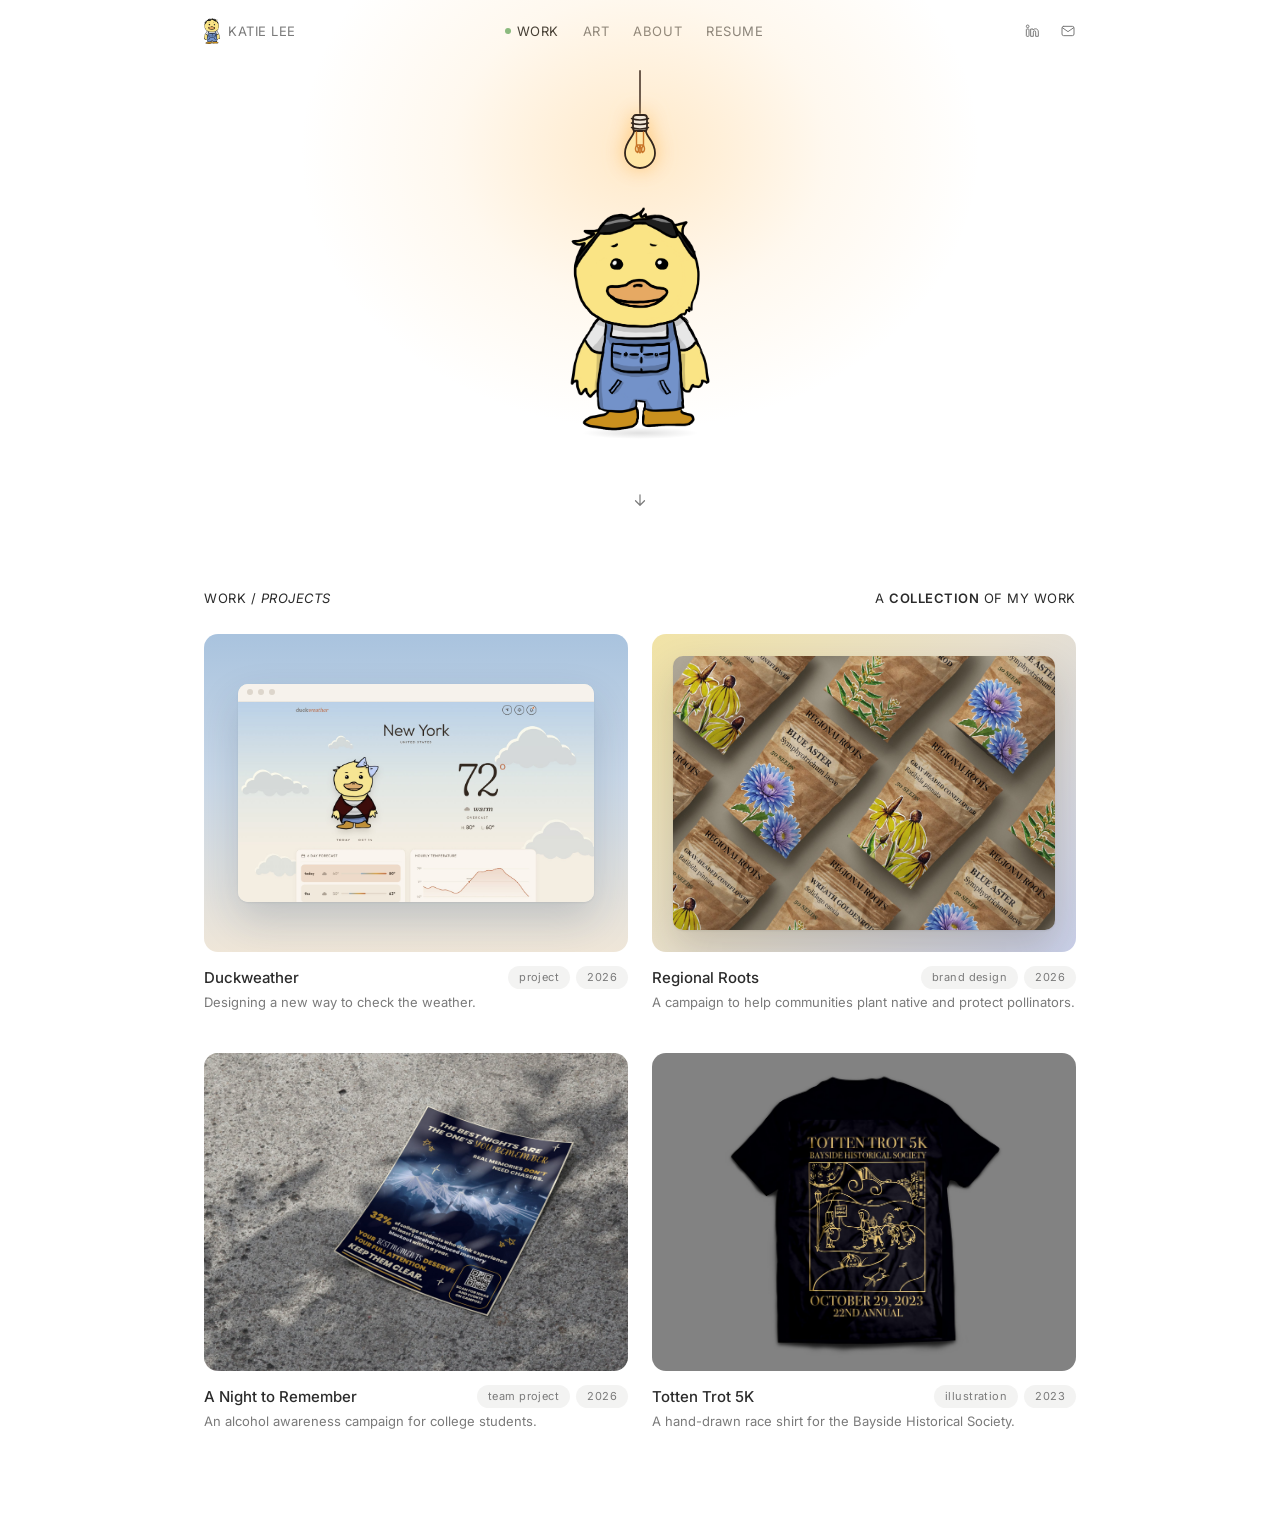
==== index.html @ c8f002a4 "Add resume tab back, linking to the resume PDF Co-Authored-By: Claude Opus 5.5 <noreply@anthropic.co" ====
<!doctype html>
<html lang="en">
<head>
  <meta charset="utf-8">
  <meta name="viewport" content="width=device-width, initial-scale=1">
  <title>Katie Lee</title>
  <link rel="preconnect" href="https://fonts.googleapis.com">
  <link rel="preconnect" href="https://fonts.gstatic.com" crossorigin>
  <link href="https://fonts.googleapis.com/css2?family=Inter:wght@400;500;600&family=Caveat:wght@500&display=swap" rel="stylesheet">
  <link rel="stylesheet" href="styles.css">
  <link rel="stylesheet" href="lamp/lamp.css">
  <script>
    // Apply a saved light/dark choice (from the lamp) before the page appears, so it doesn't flash
    try {
      const theme = localStorage.getItem("lamp.theme");
      if (theme === "light" || theme === "dark") document.documentElement.dataset.theme = theme;
    } catch {}
  </script>
</head>
<body>
  <header>
    <nav class="nav" aria-label="Main">
      <a class="brand" href="index.html">
        <img src="assets/duck-nav.png" alt="" width="120" height="192">
        <span>katie lee</span>
      </a>

      <ul class="links">
        <li><a href="#work" aria-current="page">work</a></li>
        <li><a href="art.html">art</a></li>
        <li><a href="about.html">about</a></li>
        <li><a href="assets/Katie_Lee_Resume.pdf" target="_blank" rel="noopener">resume</a></li>
        <li class="tab-dot" aria-hidden="true"></li>
      </ul>

      <div class="social">
        <a href="https://www.linkedin.com/in/katie-lee157/" target="_blank" rel="noopener" aria-label="LinkedIn">
          <svg viewBox="0 0 24 24" fill="none" stroke="currentColor" stroke-width="1.5" stroke-linejoin="round">
            <circle cx="5.5" cy="5" r="2"/>
            <rect x="3.5" y="9" width="4" height="11" rx="1"/>
            <path d="M10 9h3.6v1.6c.8-1.2 2-1.9 3.6-1.9 2.6 0 4.3 1.7 4.3 4.9V20h-4v-6.3c0-1.3-.7-2-1.7-2s-1.8.7-1.8 2V20H10z"/>
          </svg>
        </a>
        <a href="mailto:katielee157@gmail.com" aria-label="Email">
          <svg viewBox="0 0 24 24" fill="none" stroke="currentColor" stroke-width="1.5" stroke-linecap="round" stroke-linejoin="round">
            <rect x="3" y="5" width="18" height="14" rx="2.5"/>
            <path d="M3.5 7l8.5 6 8.5-6"/>
          </svg>
        </a>
      </div>
    </nav>
  </header>

  <main>
    <!-- Hero: lamp + waving duck (filler until the interactive piece is ready) -->
    <section class="hero wrap">
      <div class="placeholder">
        <!-- Pull-string lamp (from duckweather): switches the site between light and dark -->
        <div class="lamp-glow" aria-hidden="true"></div>
        <button class="lamp" id="lamp" type="button" aria-label="Turn the light off" title="pull the string">
          <span class="lamp-cord"></span>
          <svg viewBox="0 0 44 58" aria-hidden="true">
            <rect class="socket" x="15" y="1" width="14" height="16" rx="3"/>
            <path class="twine" d="M13.5 4.5Q22 7.5 30.5 4.5M13.5 9Q22 12 30.5 9M13.5 13.5Q22 16.5 30.5 13.5"/>
            <path class="glass" d="M16 17C16 23 7 27 7 39a15 15 0 0 0 30 0c0-12-9-16-9-22z"/>
            <path class="filament" d="M18.5 18v13M25.5 18v13M18.5 31h7M18.5 31q-2.5 6 1.2 7.5 1.8-3.5-1.2-7.5M22 31q-1.8 7 0 8 1.8-1 0-8M25.5 31q2.5 6-1.2 7.5-1.8-3.5 1.2-7.5"/>
          </svg>
        </button>
        <div class="duck" id="duck" role="img" aria-label="A yellow duck in blue overalls waving hello" tabindex="0">
          <div class="shadow" id="duckShadow"></div>
          <div class="layer rig" id="duckIdleBody">
            <div class="layer rig" id="duckWaveBody">
              <!-- Whole arm sits behind the body so the shoulder joint stays tucked under the strap -->
              <div class="layer shoulder" id="duckIdleShoulder">
                <div class="layer shoulder" id="duckWaveShoulder">
                  <img class="layer arm" id="duckWaveArm" src="assets/duck-wave/duck-arm.png" alt="">
                  <img class="layer" src="assets/duck-wave/duck-sleeve.png" alt="">
                </div>
              </div>
              <img class="layer" src="assets/duck-wave/duck-body.png" alt="">
              <img class="layer eyes" id="duckEyes" src="assets/duck-wave/duck-eyes.png" alt="">
            </div>
          </div>
        </div>
      </div>
      <a class="scroll-cue" href="#work" aria-label="Scroll to projects">
        <svg viewBox="0 0 24 24" fill="none" stroke="currentColor" stroke-width="1.6" stroke-linecap="round" stroke-linejoin="round">
          <path d="M12 5v14M6 13l6 6 6-6"/>
        </svg>
      </a>
    </section>

    <!-- Projects -->
    <section class="projects wrap" id="work">
      <div class="section-head">
        <h2>Work / <em>Projects</em></h2>
        <p>A <strong>collection</strong> of my work</p>
      </div>
      <div class="grid">
        <a class="card" href="duckweather.html">
          <div class="card-frame showcase">
          <div class="mock">
            <div class="mock-bar" aria-hidden="true"><span></span><span></span><span></span></div>
            <img class="shot-day" src="assets/duckweather/app-screenshot-day.jpg" alt="Duckweather app in the daytime: a duck in a cardigan with a blue bow beside 72 degrees and overcast skies in New York, with a six-day forecast and hourly temperature" width="2000" height="1125">
            <img class="shot-night" src="assets/duckweather/app-screenshot-night.jpg" alt="Duckweather app at night: a duck in a pink jacket and headphones beside 66 degrees and clear skies in New York, with a six-day forecast and hourly temperature" width="2000" height="1127">
          </div>
          </div>
          <div class="card-head">
            <h3 class="card-title">Duckweather</h3>
            <ul class="tags">
              <li>project</li>
              <li>2026</li>
            </ul>
          </div>
          <p class="card-desc">Designing a new way to check the weather.</p>
        </a>
        <a class="card" href="pollinators.html">
          <div class="card-frame framed rr"><img src="assets/pollinators/hero-rr.jpg" alt="Regional Roots seed packets for blue aster, gray-headed coneflower and wreath goldenrod, arranged diagonally" loading="lazy"></div>
          <div class="card-head">
            <h3 class="card-title">Regional Roots</h3>
            <ul class="tags">
              <li>brand design</li>
              <li>2026</li>
            </ul>
          </div>
          <p class="card-desc">A campaign to help communities plant native and protect pollinators.</p>
        </a>
        <a class="card" href="night.html">
          <div class="card-frame"><img src="assets/night/hero.jpg" alt="The A Night to Remember campaign flyer on pavement" loading="lazy"></div>
          <div class="card-head">
            <h3 class="card-title">A Night to Remember</h3>
            <ul class="tags">
              <li>team project</li>
              <li>2026</li>
            </ul>
          </div>
          <p class="card-desc">An alcohol awareness campaign for college students.</p>
        </a>
        <a class="card" href="totten.html">
          <div class="card-frame"><img src="assets/totten/shirt.jpg" alt="Black t-shirt with the gold Totten Trot 5K illustration" loading="lazy"></div>
          <div class="card-head">
            <h3 class="card-title">Totten Trot 5K</h3>
            <ul class="tags">
              <li>illustration</li>
              <li>2023</li>
            </ul>
          </div>
          <p class="card-desc">A hand-drawn race shirt for the Bayside Historical Society.</p>
        </a>
      </div>
    </section>
  </main>
  <script src="nav.js"></script>
  <script src="lamp/lamp.js"></script>

  <script>
    // ---- Waving duck ----
    (() => {
      const $ = id => document.getElementById(id);
      const reduceMotion = matchMedia('(prefers-reduced-motion: reduce)').matches;
      const sine = 'cubic-bezier(0.37, 0, 0.63, 1)';

      // Idle: gentle breathing + a lazy arm sway, so it's never fully still
      if (!reduceMotion) {
        $('duckIdleBody').animate(
          [{ transform: 'translateY(0) scaleY(1)' }, { transform: 'translateY(-0.6%) scaleY(1.012)' }],
          { duration: 1800, iterations: Infinity, direction: 'alternate', easing: sine }
        );
        $('duckShadow').animate(
          [{ transform: 'scaleX(1)', opacity: 1 }, { transform: 'scaleX(0.94)', opacity: 0.8 }],
          { duration: 1800, iterations: Infinity, direction: 'alternate', easing: sine }
        );
        $('duckIdleShoulder').animate(
          [{ transform: 'rotate(0deg)' }, { transform: 'rotate(-2deg)' }],
          { duration: 2200, iterations: Infinity, direction: 'alternate', easing: sine, delay: 300 }
        );
      }

      // Blink
      function blink() {
        return $('duckEyes').animate(
          [{ transform: 'scaleY(1)' }, { transform: 'scaleY(0.08)', offset: 0.45 }, { transform: 'scaleY(1)' }],
          { duration: 170, easing: 'ease-in-out' }
        );
      }
      function blinkLoop() {
        setTimeout(() => { blink(); blinkLoop(); }, 2400 + Math.random() * 3200);
      }
      if (!reduceMotion) blinkLoop();

      // Wave hello
      let waving = false;
      function wave() {
        if (waving) return;
        waving = true;
        const duration = 2400;
        const lift = 'cubic-bezier(0.3, 0, 0.25, 1.2)';

        // Shoulder: the whole arm (sleeve included) lifts out to the side with a little shrug
        const shoulder = $('duckWaveShoulder').animate([
          { transform: 'translateY(0) rotate(0deg)',       offset: 0,    easing: lift },
          { transform: 'translateY(-1.2%) rotate(-80deg)', offset: 0.22, easing: sine },
          { transform: 'translateY(-1%) rotate(-74deg)',   offset: 0.36, easing: sine },
          { transform: 'translateY(-1.2%) rotate(-82deg)', offset: 0.5,  easing: sine },
          { transform: 'translateY(-1%) rotate(-74deg)',   offset: 0.64, easing: sine },
          { transform: 'translateY(-1.1%) rotate(-79deg)', offset: 0.76, easing: 'cubic-bezier(0.45, 0, 0.55, 1)' },
          { transform: 'translateY(0) rotate(3deg)',       offset: 0.94, easing: sine },
          { transform: 'translateY(0) rotate(0deg)',       offset: 1 }
        ], { duration });

        // Elbow: the forearm trails the shoulder, bends up toward the head, and does the waving
        $('duckWaveArm').animate([
          { transform: 'rotate(0deg)',   offset: 0,    easing: sine },
          { transform: 'rotate(0deg)',   offset: 0.05, easing: lift },
          { transform: 'rotate(-72deg)', offset: 0.26, easing: sine },
          { transform: 'rotate(-42deg)', offset: 0.38, easing: sine },
          { transform: 'rotate(-78deg)', offset: 0.52, easing: sine },
          { transform: 'rotate(-44deg)', offset: 0.66, easing: sine },
          { transform: 'rotate(-66deg)', offset: 0.78, easing: 'cubic-bezier(0.45, 0, 0.55, 1)' },
          { transform: 'rotate(4deg)',   offset: 0.96, easing: sine },
          { transform: 'rotate(0deg)',   offset: 1 }
        ], { duration });

        // Body: tiny dip before lifting, lean into the wave, sway along with it
        $('duckWaveBody').animate([
          { transform: 'rotate(0deg) scaleY(1)',        offset: 0,    easing: sine },
          { transform: 'rotate(0.4deg) scaleY(0.985)',  offset: 0.07, easing: sine },
          { transform: 'rotate(-2deg) scaleY(1.01)',    offset: 0.22, easing: sine },
          { transform: 'rotate(-1.3deg) scaleY(1)',     offset: 0.34, easing: sine },
          { transform: 'rotate(-2.2deg) scaleY(1.005)', offset: 0.46, easing: sine },
          { transform: 'rotate(-1.3deg) scaleY(1)',     offset: 0.58, easing: sine },
          { transform: 'rotate(-2deg) scaleY(1.005)',   offset: 0.7,  easing: sine },
          { transform: 'rotate(0.5deg) scaleY(1)',      offset: 0.93, easing: sine },
          { transform: 'rotate(0deg) scaleY(1)',        offset: 1 }
        ], { duration });

        setTimeout(blink, duration * 0.18);
        shoulder.finished.then(() => { waving = false; });
      }

      const duck = $('duck');
      duck.addEventListener('click', wave);
      duck.addEventListener('mouseenter', wave);
      duck.addEventListener('keydown', e => { if (e.key === 'Enter' || e.key === ' ') { e.preventDefault(); wave(); } });

      // Say hi once when the page opens
      if (!reduceMotion) {
        Promise.all([...duck.querySelectorAll('img')].map(img => img.decode().catch(() => {})))
          .then(() => setTimeout(wave, 500));
      }
    })();
  </script>
</body>
</html>
---- styles.css ----
:root {
  --ink: #2b2b2b;
  --muted: #7a7a7a;
  --bg: #ffffff;
  --surface: #f3f3f2;      /* placeholder boxes, cards, pills */
  --faint: #b0b0ad;        /* "coming soon" labels */
  --line: #d6d6d4;
  --line-strong: #bdbdba;
  --button: #ffffff;
  --shadow: rgba(0, 0, 0, 0.07);
  color-scheme: light;
}

/* Dark mode: when the lamp is switched off (data-theme="dark"), or when the computer
   prefers dark and nobody has pulled the string yet. Keep the two blocks identical. */
@media (prefers-color-scheme: dark) {
  :root:not([data-theme="light"]) {
    --ink: #ecebe8;
    --muted: #9b9a96;
    --bg: #141413;
    --surface: #222220;
    --faint: #6c6b67;
    --line: #3a3936;
    --line-strong: #55534f;
    --button: #1c1c1a;
    --shadow: rgba(0, 0, 0, 0.4);
    color-scheme: dark;
  }
}
:root[data-theme="dark"] {
  --ink: #ecebe8;
  --muted: #9b9a96;
  --bg: #141413;
  --surface: #222220;
  --faint: #6c6b67;
  --line: #3a3936;
  --line-strong: #55534f;
  --button: #1c1c1a;
  --shadow: rgba(0, 0, 0, 0.4);
  color-scheme: dark;
}
*, *::before, *::after { box-sizing: border-box; }
html, body { margin: 0; padding: 0; min-height: 100%; background: var(--bg); }
body { font-family: 'Inter', system-ui, sans-serif; color: var(--ink); }
a { color: inherit; text-decoration: none; }

/* ---------- Navigation ---------- */
.nav {
  display: grid;
  grid-template-columns: 1fr auto 1fr;
  align-items: center;
  max-width: 920px;
  margin: 0 auto;
  padding: 18px 24px;
  font-size: 13px;
  text-transform: uppercase;
  letter-spacing: 0.04em;
}

.brand {
  display: inline-flex;
  align-items: center;
  gap: 8px;
  justify-self: start;
  color: var(--muted);
  transition: color 0.2s ease;
}
.brand:hover { color: var(--ink); }
.brand img { height: 26px; width: auto; display: block; }

.links {
  display: flex;
  gap: 24px;
  list-style: none;
  margin: 0;
  padding: 0;
}
.links { position: relative; }
.links a { color: var(--muted); transition: color 0.2s ease; }
/* Little green dot that marks the current tab and glides between tabs */
.tab-dot {
  position: absolute;
  top: 50%;
  left: 0;
  width: 6px;
  height: 6px;
  margin-top: -3px;
  border-radius: 50%;
  background: #7cb87f;
  pointer-events: none;
  opacity: 0;
  transition: transform 0.45s cubic-bezier(0.65, 0, 0.35, 1), opacity 0.2s ease;
}
@media (prefers-reduced-motion: reduce) { .tab-dot { transition: opacity 0.2s ease; } }
.links a:hover,
.links a[aria-current="page"] { color: var(--ink); }

.social {
  display: flex;
  gap: 20px;
  justify-self: end;
  align-items: center;
}
.social a { color: var(--muted); display: grid; place-items: center; transition: color 0.2s ease; }
.social a:hover { color: var(--ink); }
.social svg { width: 16px; height: 16px; }

a:focus-visible { outline: 2px solid var(--ink); outline-offset: 4px; border-radius: 4px; }

html { scroll-behavior: smooth; }
@media (prefers-reduced-motion: reduce) { html { scroll-behavior: auto; } }

/* Shared compact column, same width as the nav */
.wrap { max-width: 920px; margin: 0 auto; padding: 0 24px; }

/* ---------- Hero: lamp + duck on an open "stage" (filler for a future interactive piece) ---------- */
.hero { padding-top: 8px; }
.placeholder {
  position: relative;
  isolation: isolate;      /* keeps the lamp's glow behind the duck */
  height: 400px;
}

/* Waving duck (filler for the future interactive piece). Layers are the same size, stacked. */
.duck {
  position: absolute;
  left: 50%;
  bottom: 36px;
  height: 230px;
  transform: translateX(-50%);
  aspect-ratio: 826 / 1302;
  cursor: pointer;
  -webkit-tap-highlight-color: transparent;
}
.duck .layer { position: absolute; inset: 0; width: 100%; height: 100%; }
.duck img.layer { display: block; user-select: none; -webkit-user-drag: none; pointer-events: none; }
.duck .rig { transform-origin: 50% 98%; }
.duck .shoulder { transform-origin: 77.3% 52.5%; }
.duck .arm { transform-origin: 84.56% 64.75%; }
.duck .eyes { transform-origin: 49.5% 26%; }
.duck .shadow {
  position: absolute;
  left: 10%; right: 10%; bottom: -2%;
  height: 5%;
  border-radius: 50%;
  background: radial-gradient(closest-side, rgba(0, 0, 0, 0.12), rgba(0, 0, 0, 0));
}
.duck:focus-visible { outline: 2px solid var(--ink); outline-offset: 8px; border-radius: 8px; }

.scroll-cue {
  display: grid;
  place-items: center;
  width: 36px; height: 36px;
  margin: 12px auto 0;
  color: var(--muted);
  transition: color 0.2s ease, transform 0.2s ease;
}
.scroll-cue:hover { color: var(--ink); transform: translateY(2px); }
.scroll-cue svg { width: 18px; height: 18px; }

/* ---------- Projects ---------- */
.projects { padding-top: 72px; padding-bottom: 96px; scroll-margin-top: 16px; }
.section-head {
  display: flex;
  flex-wrap: wrap;
  justify-content: space-between;
  align-items: baseline;
  gap: 8px 24px;
  margin: 0 0 28px;
  font-size: 13px;
  text-transform: uppercase;
  letter-spacing: 0.04em;
  color: var(--ink);
}
.section-head h2,
.section-head p { margin: 0; font-size: inherit; font-weight: 400; }
.section-head em { font-style: italic; }
.section-head strong { font-weight: 600; }
.section-head .tags li { text-transform: none; }   /* pills keep their own case ("project") */
.grid {
  display: grid;
  grid-template-columns: repeat(2, minmax(0, 1fr));
  gap: 40px 24px;
}
.card { display: block; }
.card-frame {
  aspect-ratio: 4 / 3;
  border-radius: 14px;
  background: var(--surface);
  overflow: hidden;
  display: grid;
  place-items: center;
  color: var(--faint);
  font-size: 11px;
  text-transform: uppercase;
  letter-spacing: 0.08em;
  transition: transform 0.3s ease, box-shadow 0.3s ease;
}
.card-frame img { width: 100%; height: 100%; object-fit: cover; display: block; }
.card:hover .card-frame { transform: translateY(-3px); box-shadow: 0 10px 30px var(--shadow); }
.card-title { margin: 14px 0 4px; font-size: 15px; font-weight: 500; color: var(--ink); }
/* Title on the left, rounded tag bubbles on the right */
.card-head { display: flex; justify-content: space-between; align-items: center; gap: 12px; margin: 14px 0 4px; }
.card-head .card-title { margin: 0; }
.tags { display: flex; gap: 6px; list-style: none; margin: 0; padding: 0; flex-shrink: 0; }
.tags li {
  padding: 4px 11px;
  border-radius: 999px;
  background: var(--surface);
  color: var(--muted);
  font-size: 11px;
  letter-spacing: 0.04em;
  line-height: 1.4;
}
.card-desc { margin: 0; font-size: 13px; line-height: 1.5; color: var(--muted); }

/* Phones: name + icons on top, tabs on their own row */
@media (max-width: 720px) {
  .nav {
    grid-template-columns: 1fr auto;
    row-gap: 12px;
    padding: 14px 16px;
  }
  .links { grid-column: 1 / -1; grid-row: 2; justify-content: center; }
  .social { gap: 18px; }
  .wrap { padding: 0 16px; }
  .placeholder { height: 320px; }
  /* smaller lamp on a shorter cord on phones */
  .placeholder .lamp { --cord: 24px; left: calc(50% - 15px); width: 30px; }
  .placeholder .lamp svg { width: 30px; height: 40px; }
  .placeholder .lamp-glow { top: 54px; }
  .duck { height: 190px; bottom: 30px; }
  .projects { padding-top: 56px; padding-bottom: 72px; }
  .grid { grid-template-columns: 1fr; gap: 32px; }
}

/* ---------- About page ---------- */
.about {
  display: grid;
  grid-template-columns: minmax(0, 1.25fr) minmax(0, 1fr);
  gap: 56px;
  align-items: start;
  padding-bottom: 96px;
}
.about-page { padding-top: 56px; }
.about-page .section-head { margin-bottom: 56px; }
.about h1 {
  margin: -6px 0 32px;       /* top lines up with the photo; extra space before the bio */
  font-size: 28px;
  font-weight: 400;
  letter-spacing: 0.02em;
  line-height: 1.2;
}

.hand {
  font-family: 'Caveat', cursive;
  font-weight: 500;
  font-size: 1.4em;
  letter-spacing: 0;
  line-height: 1;
}
.bio p { margin: 0 0 14px; font-size: 13px; line-height: 1.75; letter-spacing: 0.04em; color: var(--muted); }
.bio p:last-child { margin-bottom: 0; }
.photo {
  aspect-ratio: 4 / 5;
  border-radius: 14px;
  background: var(--surface);
  overflow: hidden;
  display: grid;
  place-items: center;
  color: var(--faint);
  font-size: 11px;
  text-transform: uppercase;
  letter-spacing: 0.08em;
}
.photo img { width: 100%; height: 100%; object-fit: cover; display: block; }

@media (max-width: 720px) {
  .about { grid-template-columns: 1fr; gap: 32px; padding-bottom: 72px; }
  .about-page { padding-top: 32px; }
  .about-page .section-head { margin-bottom: 36px; }
  .about h1 { font-size: 24px; }
  .photo { max-width: 320px; }
}

/* ---------- Case study pages ---------- */
.case { padding-top: 40px; padding-bottom: 96px; }
.back {
  display: inline-flex;
  align-items: center;
  gap: 6px;
  font-size: 12px;
  text-transform: uppercase;
  letter-spacing: 0.04em;
  color: var(--muted);
  transition: color 0.2s ease;
}
.back:hover { color: var(--ink); }
.back svg { width: 14px; height: 14px; }
.back.bottom { margin-top: 72px; }

.case-head { margin-top: 32px; }
/* Title on the left, project pills on the right */
.case-title { display: flex; justify-content: space-between; align-items: center; gap: 16px; margin-bottom: 8px; }
.case-head h1 { margin: 0; font-size: 28px; font-weight: 400; letter-spacing: 0.02em; }
.lede { margin: 0; font-size: 15px; letter-spacing: 0.02em; color: var(--muted); }

.facts {
  display: grid;
  grid-template-columns: repeat(3, minmax(0, 1fr));
  gap: 16px 24px;
  margin: 28px 0 0;
}
.facts dt {
  font-size: 10px;
  text-transform: uppercase;
  letter-spacing: 0.08em;
  color: color-mix(in srgb, var(--muted) 65%, var(--faint));   /* a touch lighter than the answers */
  margin-bottom: 8px;        /* more room under the label than between answer lines */
}
.facts dd { margin: 0; font-size: 13.5px; line-height: 1.4; letter-spacing: 0.01em; }
/* Little arrow next to the title that opens the live site */
.case-head h1 { display: inline-flex; align-items: center; gap: 6px; }
.visit { display: inline-flex; color: var(--muted); transition: color 0.2s ease; }
.visit:hover { color: var(--ink); }
.visit svg { width: 20px; height: 20px; transition: transform 0.2s ease; }
.visit:hover svg { transform: translate(2px, -2px); }

.case-banner, .case-image {
  border-radius: 14px;
  background: var(--surface);
  display: grid;
  place-items: center;
  color: var(--faint);
  font-size: 11px;
  text-transform: uppercase;
  letter-spacing: 0.08em;
  overflow: hidden;
}
.case-banner { aspect-ratio: 16 / 9; margin-top: 40px; }
.case-image { aspect-ratio: 4 / 3; }
.case-image.wide { aspect-ratio: 16 / 9; margin-top: 24px; }
/* Duckweather process: stage labels on top, then one row of three drawings per duck */
.layers { margin-top: 24px; }
.layer-labels, .layer-row { display: grid; grid-template-columns: repeat(3, minmax(0, 1fr)); gap: 16px; }
.layer-labels { list-style: none; margin: 0 0 12px; padding: 0 0 10px; border-bottom: 1px solid var(--surface); font-size: 13px; color: var(--muted); letter-spacing: 0.02em; }
.layer-labels span { margin-right: 8px; font-size: 11px; color: var(--faint); }
.layer-temp { margin: 28px 0 10px; font-size: 11px; letter-spacing: 0.04em; color: var(--faint); }
.layer-labels + .layer-temp { margin-top: 16px; }
.layer-row img { display: block; width: 100%; height: auto; }
/* The outline is black lines on transparent: flip it to white in dark mode so it shows */
@media (prefers-color-scheme: dark) { :root:not([data-theme="light"]) .line-art { filter: invert(1); } }
:root[data-theme="dark"] .line-art { filter: invert(1); }
.case-images { display: grid; grid-template-columns: repeat(2, minmax(0, 1fr)); gap: 16px; margin-top: 24px; }

.case-section {
  display: grid;
  grid-template-columns: 160px minmax(0, 1fr);
  column-gap: 32px;
  margin-top: 72px;
}
.case-section > *:not(.label) { grid-column: 2; }
.label {
  grid-column: 1;
  grid-row: 1 / span 4;
  margin: 2px 0 0;
  font-size: 12px;
  font-weight: 400;
  text-transform: uppercase;
  letter-spacing: 0.06em;
  color: var(--muted);
}
.prose p, .prose-note { margin: 0 0 14px; font-size: 14px; line-height: 1.75; letter-spacing: 0.02em; }
.prose p:last-child { margin-bottom: 0; }
.prose-note { color: var(--muted); }
.placeholder-text { color: var(--faint); font-style: italic; }

/* Try-it demo */
.demo {
  margin-top: 32px;
  display: grid;
  grid-template-columns: minmax(0, 1fr) minmax(0, 1fr);
  align-items: center;
  gap: 32px;
  padding: 28px;
  border-radius: 14px;
  background: var(--surface);
}
.demo-stage { display: grid; place-items: center; height: 260px; }
.demo-stage img { height: 240px; width: auto; max-width: 100%; object-fit: contain; display: block; }
.demo-temp { margin: 0; font-size: 56px; font-weight: 400; letter-spacing: -0.02em; line-height: 1; }
.demo-range { margin: 6px 0 20px; font-size: 12px; text-transform: uppercase; letter-spacing: 0.06em; color: var(--muted); }
.demo input[type="range"] { width: 100%; accent-color: #7cb87f; }
.demo-scale { display: flex; justify-content: space-between; font-size: 11px; color: var(--muted); margin-top: 2px; }
.demo-rain {
  display: inline-flex; align-items: center; gap: 6px;
  margin-top: 20px;
  padding: 6px 14px;
  border: 1px solid var(--line);
  border-radius: 999px;
  background: var(--button);
  color: var(--muted);
  font: inherit;
  font-size: 12px;
  letter-spacing: 0.04em;
  cursor: pointer;
  transition: color 0.2s ease, border-color 0.2s ease, background 0.2s ease;
}
.demo-rain svg { width: 15px; height: 15px; }
.demo-rain:hover { color: var(--ink); border-color: var(--line-strong); }
.demo-rain[aria-pressed="true"] { color: #fff; background: #6f8fb3; border-color: #6f8fb3; }
.demo-rain:focus-visible { outline: 2px solid var(--ink); outline-offset: 3px; }

/* Duck grid */
/* Cold vs hot: three ducks beside a short note on the outfit choices */
.extremes { display: grid; gap: 40px; margin-top: 48px; }
.extreme { display: grid; grid-template-columns: minmax(0, 1fr) minmax(0, 1fr); gap: 24px; align-items: center; }
.extreme-ducks { display: grid; grid-template-columns: repeat(3, minmax(0, 1fr)); gap: 8px; align-items: end; }
.extreme-ducks img { display: block; width: 100%; height: 130px; object-fit: contain; object-position: center bottom; }
.duck-grid {
  display: grid;
  grid-template-columns: repeat(7, minmax(0, 1fr));
  gap: 20px 8px;
  margin-top: 36px;
}
.duck-grid figure { margin: 0; text-align: center; }
.duck-grid img { height: 96px; width: 100%; object-fit: contain; object-position: center bottom; display: block; }   /* feet on one line */
.duck-grid figcaption { margin-top: 6px; font-size: 11px; letter-spacing: 0.04em; color: var(--muted); }

@media (max-width: 720px) {
  .case { padding-top: 24px; padding-bottom: 72px; }
  .facts { grid-template-columns: repeat(2, minmax(0, 1fr)); }
  .case-section { grid-template-columns: 1fr; margin-top: 56px; }
  .case-section > *:not(.label) { grid-column: 1; }
  .label { grid-row: auto; margin-bottom: 14px; }
  .demo { grid-template-columns: 1fr; padding: 20px; gap: 16px; }
  .demo-stage { height: 220px; }
  .demo-stage img { height: 200px; }
  .duck-grid { grid-template-columns: repeat(4, minmax(0, 1fr)); }
  .extreme { grid-template-columns: 1fr; gap: 16px; }
  .case-images { grid-template-columns: 1fr; }
  .layer-labels, .layer-row { gap: 10px; }
  .layer-labels { font-size: 11px; }
  .layer-labels span { display: block; margin: 0 0 2px; }
}

/* ---------- Project showcase: app screenshot in a browser window on a soft sky ---------- */
/* Sky colours are taken from the Duckweather app itself */
.showcase { background: linear-gradient(180deg, #a9c3de 0%, #c9d8e8 45%, #efe6d8 100%); }
.mock {
  width: 84%;
  border-radius: 10px;
  overflow: hidden;
  background: #f6f2ec;
  box-shadow: 0 1px 2px rgba(30, 45, 70, 0.08), 0 18px 40px rgba(30, 50, 80, 0.18);
  transition: transform 0.4s ease, box-shadow 0.4s ease;
}
.mock-bar {
  display: flex;
  align-items: center;
  gap: 5px;
  height: 18px;
  padding: 0 9px;
  background: #f6f2ec;
  border-bottom: 1px solid rgba(60, 50, 40, 0.06);
}
.mock-bar span { width: 6px; height: 6px; border-radius: 50%; background: #ddd6cc; }
.card-frame .mock img,
.mock img { display: block; width: 100%; height: auto; object-fit: initial; }
.card:hover .card-frame.showcase { transform: none; box-shadow: none; }
.card:hover .mock { transform: translateY(-4px); box-shadow: 0 1px 2px rgba(30, 45, 70, 0.08), 0 26px 50px rgba(30, 50, 80, 0.24); }

.case-banner.showcase .mock { width: 78%; border-radius: 12px; }
.case-banner.showcase .mock-bar { height: 24px; gap: 6px; padding: 0 12px; }
.case-banner.showcase .mock-bar span { width: 8px; height: 8px; }

@media (max-width: 720px) {
  .mock { width: 88%; border-radius: 8px; }
  .case-banner.showcase .mock { width: 88%; border-radius: 8px; }
  .mock-bar, .case-banner.showcase .mock-bar { height: 14px; gap: 4px; padding: 0 7px; }
  .mock-bar span, .case-banner.showcase .mock-bar span { width: 5px; height: 5px; }
}

/* Light mode shows the daytime screenshot on a day sky; dark mode shows the night
   screenshot on a night sky (colours from the app's night mode). Keep the two blocks identical. */
.shot-night { display: none !important; }
@media (prefers-color-scheme: dark) {
  :root:not([data-theme="light"]) .shot-day { display: none !important; }
  :root:not([data-theme="light"]) .shot-night { display: block !important; }
  :root:not([data-theme="light"]) .showcase { background: linear-gradient(180deg, #343b4f 0%, #292a33 50%, #241e1a 100%); }
  :root:not([data-theme="light"]) .showcase .mock { background: #2a2522; box-shadow: 0 0 0 1px rgba(255, 255, 255, 0.07), 0 18px 44px rgba(0, 0, 0, 0.45); }
  :root:not([data-theme="light"]) .showcase .mock-bar { background: #2a2522; border-bottom-color: rgba(255, 255, 255, 0.05); }
  :root:not([data-theme="light"]) .showcase .mock-bar span { background: #4b443e; }
  :root:not([data-theme="light"]) .card:hover .showcase .mock { box-shadow: 0 0 0 1px rgba(255, 255, 255, 0.09), 0 26px 54px rgba(0, 0, 0, 0.55); }
}
:root[data-theme="dark"] .shot-day { display: none !important; }
:root[data-theme="dark"] .shot-night { display: block !important; }
:root[data-theme="dark"] .showcase { background: linear-gradient(180deg, #343b4f 0%, #292a33 50%, #241e1a 100%); }
:root[data-theme="dark"] .showcase .mock { background: #2a2522; box-shadow: 0 0 0 1px rgba(255, 255, 255, 0.07), 0 18px 44px rgba(0, 0, 0, 0.45); }
:root[data-theme="dark"] .showcase .mock-bar { background: #2a2522; border-bottom-color: rgba(255, 255, 255, 0.05); }
:root[data-theme="dark"] .showcase .mock-bar span { background: #4b443e; }
:root[data-theme="dark"] .card:hover .showcase .mock { box-shadow: 0 0 0 1px rgba(255, 255, 255, 0.09), 0 26px 54px rgba(0, 0, 0, 0.55); }

/* ---------- Project video (replaces the banner on case pages) ---------- */
.case-video {
  position: relative;
  margin-top: 32px;
  border-radius: 14px;
  overflow: hidden;
  background: #b3d1ea;   /* the video's opening sky, shown while it loads */
}
.case-video video { display: block; width: 100%; height: auto; aspect-ratio: 16 / 9; }


@media (max-width: 720px) {
  .case-video { border-radius: 10px; }
}

/* ---------- On-this-page contents (case studies) ---------- */
/* Sits in the empty left margin beside the 920px column; hidden when there isn't room */
.toc {
  position: fixed;
  top: 140px;              /* set by the page script (level with "Overview", or the video on Duckweather) */
  left: max(24px, calc((100vw - 920px) / 2 - 196px));
  width: 160px;
  font-size: 12px;
  text-transform: uppercase;
  letter-spacing: 0.06em;
  z-index: 5;
}
.toc-title { margin: 0 0 20px; color: var(--faint); }
.toc ul { position: relative; list-style: none; margin: 0; padding: 0 0 0 18px; }
.toc li { margin: 0; }
.toc a {
  display: block;
  padding: 10px 0;
  color: var(--muted);
  transition: color 0.2s ease;
}
.toc a:hover,
.toc a[aria-current] { color: var(--ink); }
.toc-dot {
  position: absolute;
  top: 0;
  left: 0;
  width: 6px;
  height: 6px;
  border-radius: 50%;
  background: #7cb87f;
  opacity: 0;
  pointer-events: none;
  transition: transform 0.45s cubic-bezier(0.65, 0, 0.35, 1), opacity 0.2s ease;
}
@media (prefers-reduced-motion: reduce) { .toc-dot { transition: opacity 0.2s ease; } }
@media (max-width: 1299px) { .toc { display: none; } }

/* Jumping to a section leaves a little room above its heading */
.case-section { scroll-margin-top: 48px; }

/* Overview: short lead, a row of key numbers, then a softer supporting paragraph */
.prose p.lead { font-size: 15px; line-height: 1.7; color: var(--ink); }
/* Body text in case studies: darker than the nav grey so it reads comfortably */
.case-section .prose p:not(.lead):not(.placeholder-text):not(.mini-label):not(.source) { color: color-mix(in srgb, var(--ink) 72%, var(--muted)); }
.stats {
  display: grid;
  grid-template-columns: repeat(3, minmax(0, 1fr));
  gap: 16px 24px;
  list-style: none;
  margin: 28px 0;
  padding: 20px 0;
  border-top: 1px solid var(--line);
  border-bottom: 1px solid var(--line);
}
.stats strong {
  display: block;
  font-size: 26px;
  font-weight: 400;
  letter-spacing: -0.01em;
  line-height: 1.1;
  color: var(--ink);
}
.stats span {
  display: block;
  margin-top: 6px;
  font-size: 10px;
  text-transform: uppercase;
  letter-spacing: 0.08em;
  color: color-mix(in srgb, var(--muted) 65%, var(--faint));
}
@media (max-width: 720px) {
  .stats { gap: 12px; }
  .stats strong { font-size: 22px; }
}

/* ---------- Case study building blocks (Protect Pollinators and later projects) ---------- */
.case-hero { margin: 32px 0 0; border-radius: 14px; overflow: hidden; background: var(--surface); }
.case-hero img { display: block; width: 100%; height: auto; aspect-ratio: 16 / 10; object-fit: cover; }
/* The image itself is rounded (not the figure), so a caption underneath never squares off its bottom corners */
.frame { margin: 24px 0 0; }
.frame img, .frame video { display: block; width: 100%; height: auto; border-radius: 12px; background: var(--surface); }
.frame figcaption, .type-sample figcaption, .type-sample small {
  display: block;
  padding: 10px 2px 0;
  font-size: 10px;
  text-transform: uppercase;
  letter-spacing: 0.08em;
  color: color-mix(in srgb, var(--muted) 65%, var(--faint));
}
.mini-label {
  margin: 0 0 8px;
  font-size: 10px;
  text-transform: uppercase;
  letter-spacing: 0.08em;
  color: color-mix(in srgb, var(--muted) 65%, var(--faint));
}
.prose p.pull { font-size: 18px; line-height: 1.5; color: var(--ink); letter-spacing: 0; }
.audience { margin-top: 24px; padding: 16px 18px; border-radius: 12px; background: var(--surface); }
.audience p:last-child { margin: 0; font-size: 13.5px; line-height: 1.65; }

/* three pillars */
.pillars { display: grid; grid-template-columns: repeat(3, minmax(0, 1fr)); gap: 16px; list-style: none; margin: 20px 0 0; padding: 0; }
.pillars li { padding: 18px; border-radius: 12px; background: var(--surface); }
.pillars strong { display: block; margin-bottom: 6px; font-size: 15px; font-weight: 500; }
.pillars p { margin: 0; font-size: 13px; line-height: 1.6; color: color-mix(in srgb, var(--ink) 72%, var(--muted)); }

/* type + colour */
.type-color { display: grid; grid-template-columns: minmax(0, 1.4fr) minmax(0, 1fr); gap: 32px; margin-top: 32px; }
.type-sample { margin: 0 0 18px; }
.type-sample.sigurd img { display: block; width: 72%; height: auto; }
@media (prefers-color-scheme: dark) { :root:not([data-theme="light"]) .type-sample.sigurd img { filter: invert(1); } }
:root[data-theme="dark"] .type-sample.sigurd img { filter: invert(1); }
.type-sample span { display: block; font-size: 20px; line-height: 1.3; color: var(--ink); }
.type-sample small { padding-top: 6px; }
.futura { font-family: "Futura PT", Futura, "Century Gothic", "Avenir Next", sans-serif; font-weight: 500; }
.georgia { font-family: Georgia, "Times New Roman", serif; }
.palette { display: grid; grid-template-columns: repeat(3, minmax(0, 1fr)); gap: 10px; list-style: none; margin: 0; padding: 0; }
.palette li { aspect-ratio: 1; border-radius: 10px; background: var(--c); display: flex; align-items: flex-end; padding: 8px; }
.palette span { font-size: 10px; letter-spacing: 0.06em; color: rgba(30, 30, 30, 0.75); }

/* final + text side by side */
.split { display: grid; grid-template-columns: minmax(0, 1fr) minmax(0, 1fr); gap: 32px; align-items: start; margin-top: 8px; }
.split .frame { margin-top: 0; }
.split.build-shots { margin-top: 28px; gap: 16px; }
.split.reverse { margin-top: 24px; grid-template-columns: minmax(0, 0.8fr) minmax(0, 1.2fr); gap: 16px; align-items: stretch; }
.split.reverse .frame img { height: 100%; object-fit: cover; }

/* process steps */
.steps-title { margin-top: 40px; }
.steps { display: grid; grid-template-columns: repeat(4, minmax(0, 1fr)); gap: 16px; list-style: none; margin: 0; padding: 0; }
.steps.three { grid-template-columns: repeat(3, minmax(0, 1fr)); }
.steps figure { margin: 0 0 10px; border-radius: 10px; overflow: hidden; background: var(--surface); aspect-ratio: 3 / 4; }
.steps.three figure { aspect-ratio: 4 / 3; }
.steps img { display: block; width: 100%; height: 100%; object-fit: cover; object-position: top; }
.step-n { display: block; margin-bottom: 4px; font-size: 10px; text-transform: uppercase; letter-spacing: 0.08em; color: var(--ink); }
.steps p { margin: 0; font-size: 12.5px; line-height: 1.55; color: color-mix(in srgb, var(--ink) 72%, var(--muted)); }
.after-steps { margin-top: 24px; }

/* packets + carousel rows */
.packets, .slides { display: grid; grid-template-columns: repeat(4, minmax(0, 1fr)); gap: 12px; list-style: none; margin: 24px 0 0; padding: 0; }
.packets img, .slides img { display: block; width: 100%; height: auto; border-radius: 8px; }
.packets span { display: block; margin-top: 8px; font-size: 11px; letter-spacing: 0.04em; color: var(--muted); }

.credits { margin: 28px 0 0; font-size: 11px; line-height: 1.6; letter-spacing: 0.02em; color: var(--faint); }

@media (max-width: 720px) {
  .pillars { grid-template-columns: 1fr; }
  .type-color, .split, .split.reverse { grid-template-columns: 1fr; }
  .steps, .steps.three { grid-template-columns: repeat(2, minmax(0, 1fr)); }
  .packets, .slides { grid-template-columns: repeat(2, minmax(0, 1fr)); }
  .type-sample.sigurd img { width: 100%; }
}

/* ---------- A Night to Remember extras ---------- */
.team { display: grid; grid-template-columns: repeat(4, minmax(0, 1fr)); gap: 12px; list-style: none; margin: 0; padding: 0; }
.team li { padding: 16px; border-radius: 12px; background: var(--surface); }
.team strong { display: block; font-size: 13.5px; font-weight: 500; color: var(--ink); }
.team span { display: block; margin-top: 4px; font-size: 12px; line-height: 1.5; color: var(--muted); }
.team li.is-me { box-shadow: inset 0 0 0 1px var(--ink); }
.team li.is-me strong::before {
  content: '';
  display: inline-block;
  width: 6px; height: 6px;
  margin: 0 7px 2px 0;
  border-radius: 50%;
  background: #7cb87f;
  vertical-align: middle;
}
.prose p.source { font-size: 11px; letter-spacing: 0.02em; color: var(--faint); }
.poppins { font-family: 'Poppins', sans-serif; font-weight: 600; }
.type-sample.script img { display: block; height: 110px; width: auto; }
.palette.five { grid-template-columns: repeat(5, minmax(0, 1fr)); }
.palette li.on-dark span { color: rgba(255, 255, 255, 0.85); }
.slides.three { grid-template-columns: repeat(3, minmax(0, 1fr)); }
.booth { display: grid; grid-template-columns: 1.6fr 1fr 1fr 0.6fr; gap: 12px; align-items: stretch; margin-top: 24px; }
.booth .frame { margin: 0; display: grid; place-items: center; }
.booth .frame img { width: 100%; height: 100%; object-fit: contain; }

/* script sample is black ink: flip it to light ink in dark mode. Keep the two blocks identical. */
@media (prefers-color-scheme: dark) { :root:not([data-theme="light"]) .type-sample.script img { filter: invert(1); } }
:root[data-theme="dark"] .type-sample.script img { filter: invert(1); }

@media (max-width: 720px) {
  .team { grid-template-columns: repeat(2, minmax(0, 1fr)); }
  .palette.five { grid-template-columns: repeat(3, minmax(0, 1fr)); }
  .slides.three { grid-template-columns: repeat(3, minmax(0, 1fr)); gap: 8px; }
  .booth { grid-template-columns: 1fr 1fr; }
  .booth .booth-main { grid-column: 1 / -1; }
}

/* ---------- Totten Trot extras ---------- */
.video-split { grid-template-columns: minmax(0, 0.9fr) minmax(0, 1.1fr); align-items: center; }
.timelapse video { display: block; width: 100%; height: auto; aspect-ratio: 640 / 920; background: #fff; }
.steps figure.dark, .dark-frame img { background: #2a2a30; }

/* ---------- Art page ---------- */
.art-page { padding-top: 56px; padding-bottom: 96px; }
@media (max-width: 720px) { .art-page { padding-top: 32px; padding-bottom: 72px; } }

/* Filter chips */
.art-filters { display: flex; flex-wrap: wrap; gap: 8px; margin: 0 0 28px; }
.chip {
  padding: 6px 14px;
  border: 1px solid var(--line);
  border-radius: 999px;
  background: none;
  color: var(--muted);
  font: inherit;
  font-size: 12px;
  letter-spacing: 0.04em;
  cursor: pointer;
  transition: color 0.2s ease, border-color 0.2s ease, background 0.2s ease;
}
.chip:hover { color: var(--ink); border-color: var(--line-strong); }
.chip[aria-pressed="true"] { color: var(--bg); background: var(--ink); border-color: var(--ink); }
.chip:focus-visible { outline: 2px solid var(--ink); outline-offset: 2px; }

/* Masonry: pieces keep their own shape and stack in columns */
.masonry { position: relative; columns: 3; column-gap: 20px; list-style: none; margin: 0; padding: 0; }
.art-item { break-inside: avoid; margin: 0 0 22px; will-change: transform; }
.art-item[hidden] { display: none; }
.art-open {
  display: block;
  width: 100%;
  padding: 0;
  border: 0;
  border-radius: 10px;
  overflow: hidden;
  background: var(--surface);
  cursor: zoom-in;
}
.art-open img { display: block; width: 100%; height: auto; transition: transform 0.4s ease; }
.art-open:hover img { transform: scale(1.025); }
.art-open:focus-visible { outline: 2px solid var(--ink); outline-offset: 3px; }
.art-caption { display: flex; justify-content: space-between; gap: 12px; margin: 8px 2px 0; font-size: 12px; }
.art-caption span { color: var(--ink); }
.art-caption small { font-size: 11px; color: var(--muted); text-align: right; }

/* Lightbox */
.lightbox {
  width: 100vw; height: 100vh; max-width: none; max-height: none;
  margin: 0; padding: 0; border: 0;
  background: transparent;
  display: none;
  align-items: center;
  justify-content: center;
}
.lightbox[open] { display: flex; }
.lightbox::backdrop { background: rgba(15, 15, 14, 0.88); }
.lightbox figure { margin: 0; display: flex; flex-direction: column; align-items: center; max-width: min(1100px, 84vw); }
.lightbox img { display: block; max-width: 100%; max-height: 80vh; width: auto; height: auto; border-radius: 6px; }
.lightbox figcaption { display: flex; gap: 12px; align-items: baseline; margin-top: 14px; color: #f2f1ee; font-size: 13px; }
.lightbox figcaption small { font-size: 11px; color: #a9a8a3; letter-spacing: 0.04em; }
.lb-close, .lb-nav {
  display: grid; place-items: center;
  border: 0; background: rgba(255, 255, 255, 0.1); color: #fff;
  border-radius: 50%; cursor: pointer;
  transition: background 0.2s ease;
}
.lb-close:hover, .lb-nav:hover { background: rgba(255, 255, 255, 0.2); }
.lb-close { position: absolute; top: 20px; right: 20px; width: 40px; height: 40px; }
.lb-nav { width: 44px; height: 44px; margin: 0 16px; flex-shrink: 0; }
.lb-close svg, .lb-nav svg { width: 20px; height: 20px; }

@media (max-width: 900px) { .masonry { columns: 2; column-gap: 14px; } }
@media (max-width: 720px) {
  .lb-nav { position: absolute; bottom: 24px; margin: 0; }
  .lb-prev { left: calc(50% - 56px); }
  .lb-next { right: calc(50% - 56px); }
  .lightbox figure { max-width: 92vw; }
  .lightbox img { max-height: 70vh; }
}

/* About: portrait + off the clock */
.photo img { width: 100%; height: 100%; object-fit: cover; display: block; }
.off-clock { padding-bottom: 96px; }
.oc-group { display: grid; grid-template-columns: 200px minmax(0, 1fr); gap: 32px; margin-bottom: 56px; }
.oc-intro h3 { margin: 0 0 8px; font-size: 12px; font-weight: 400; text-transform: uppercase; letter-spacing: 0.06em; color: var(--ink); }
.oc-intro p { margin: 0; font-size: 13px; line-height: 1.65; }
.oc-photos { display: grid; grid-template-columns: repeat(2, minmax(0, 1fr)); gap: 12px; list-style: none; margin: 0; padding: 0; }
.oc-photos.three { grid-template-columns: repeat(3, minmax(0, 1fr)); }
.oc-photos li { border-radius: 12px; overflow: hidden; background: var(--surface); aspect-ratio: 4 / 3; }
.oc-photos.three li { aspect-ratio: 3 / 4; }
.oc-photos li.wide { grid-column: span 2; aspect-ratio: 16 / 9; }
.oc-photos img { display: block; width: 100%; height: 100%; object-fit: cover; }
@media (max-width: 720px) {
  .oc-group { grid-template-columns: 1fr; gap: 16px; margin-bottom: 40px; }
  .oc-photos { gap: 8px; }
  .off-clock { padding-bottom: 72px; }
}

/* Transparent line sketches sit straight on the page (no card); black lines flip to white in dark mode. Keep the two blocks identical. */
.frame.sketch img { background: none; border-radius: 0; }
@media (prefers-color-scheme: dark) { :root:not([data-theme="light"]) .frame.sketch img { filter: invert(1); } }
:root[data-theme="dark"] .frame.sketch img { filter: invert(1); }

/* Concept: base duck sketch with a note beside it */
.base-duck {
  display: grid;
  grid-template-columns: 140px minmax(0, 1fr);
  align-items: center;
  column-gap: 32px;
  margin-top: 48px;
}
.base-duck .frame.base { margin: 0; }
.base-duck .frame.base img { width: 100%; }
@media (max-width: 720px) {
  .base-duck { grid-template-columns: 100px minmax(0, 1fr); column-gap: 20px; }
}

/* ---------- Protect Pollinators layout touch-ups ---------- */
/* Inline facts (e.g. Audience) under a paragraph, without a box */
.facts.inline-facts { grid-template-columns: 1fr; margin-top: 24px; padding-top: 16px; border-top: 1px solid var(--surface); }

/* Numbered row, in the same style as Duckweather's "01 Outline" stage labels */
.numbered { display: grid; grid-template-columns: repeat(3, minmax(0, 1fr)); gap: 24px; list-style: none; margin: 24px 0 0; padding: 0; }
.numbered li { padding-top: 12px; border-top: 1px solid var(--line); }
.numbered .num { display: block; margin-bottom: 10px; font-size: 11px; color: var(--faint); letter-spacing: 0.04em; }
.numbered strong { display: block; font-size: 15px; font-weight: 500; color: var(--ink); }
.numbered small { display: block; margin: 2px 0 8px; font-size: 10px; text-transform: uppercase; letter-spacing: 0.08em; color: color-mix(in srgb, var(--muted) 65%, var(--faint)); }
.numbered p { margin: 0; font-size: 13px; line-height: 1.6; color: color-mix(in srgb, var(--ink) 72%, var(--muted)); }

/* Iterations: numbered labels once on top, then the drafts with short notes */
.iter { margin-top: 48px; }
.iter-labels, .iter-row { display: grid; grid-template-columns: repeat(var(--cols, 4), minmax(0, 1fr)); gap: 16px; list-style: none; margin: 0; padding: 0; }
.iter-labels { margin-bottom: 12px; padding-bottom: 10px; border-bottom: 1px solid var(--surface); font-size: 13px; color: var(--muted); letter-spacing: 0.02em; }
.iter-labels span { margin-right: 8px; font-size: 11px; color: var(--faint); }
.iter-row figure { margin: 0 0 10px; aspect-ratio: 3 / 4; border-radius: 10px; overflow: hidden; background: var(--surface); }
.iter[style*="--cols:3"] .iter-row figure { aspect-ratio: 4 / 3; }
.iter-row img { display: block; width: 100%; height: 100%; object-fit: cover; object-position: top; }
.iter-row p { margin: 0; font-size: 12.5px; line-height: 1.55; color: color-mix(in srgb, var(--ink) 72%, var(--muted)); }

/* Packet back beside its notes */
.split.back-split { grid-template-columns: minmax(0, 0.8fr) minmax(0, 1.2fr); align-items: center; margin-top: 24px; }

@media (max-width: 720px) {
  .numbered { grid-template-columns: 1fr; gap: 16px; }
  .iter-labels, .iter-row { gap: 8px; }
  .iter-labels { font-size: 11px; }
  .iter-labels span { display: block; margin: 0 0 2px; }
  .iter-row p { font-size: 11.5px; }
  .split.back-split { grid-template-columns: 1fr; }
}

/* Home card: image set slightly inside the frame on a soft gradient, like the Duckweather card */
.card-frame.framed { display: grid; place-items: center; }
.card-frame.framed img {
  width: 90%;
  height: 86%;
  object-fit: cover;
  border-radius: 10px;
  box-shadow: 0 1px 2px rgba(40, 35, 25, 0.08), 0 18px 40px rgba(50, 40, 25, 0.2);
  transition: transform 0.4s ease, box-shadow 0.4s ease;
}
.card:hover .card-frame.framed { transform: none; box-shadow: none; }
.card:hover .card-frame.framed img { transform: translateY(-4px); box-shadow: 0 1px 2px rgba(40, 35, 25, 0.08), 0 26px 50px rgba(50, 40, 25, 0.26); }
/* Regional Roots: goldenrod yellow drifting into aster blue, from the flowers on the packets */
.card-frame.rr { background: linear-gradient(135deg, #f1e3a6 0%, #e9e1cf 48%, #c9d0ea 100%); }
@media (max-width: 720px) { .card-frame.framed img { width: 92%; height: 88%; border-radius: 8px; } }
/* Hero the same shape as the Duckweather video (16:9), so Role / Timeline / Tools sit higher */
.case-hero.fit img { aspect-ratio: 16 / 9; }
@media (max-width: 720px) { .case-hero.fit { border-radius: 10px; } }
/* Extra breathing room between case-study sections (Regional Roots) */
.case.roomy .case-section { margin-top: 128px; }
@media (max-width: 720px) { .case.roomy .case-section { margin-top: 88px; } }
.prose p.pull strong { font-weight: 600; }
.numbered ul { margin: 10px 0 0; padding: 0; list-style: none; font-size: 12.5px; line-height: 1.55; color: color-mix(in srgb, var(--ink) 72%, var(--muted)); }
.numbered ul li { position: relative; padding: 0 0 0 12px; border: 0; }
.numbered ul li + li { margin-top: 4px; }
.numbered ul li::before { content: ''; position: absolute; left: 0; top: 0.62em; width: 4px; height: 4px; border-radius: 50%; background: var(--faint); }
/* Strategy columns: rows line up across all three (subgrid), the sentence reads first,
   and the key points follow as a green-dot list */
.numbered:has(ul) { grid-template-rows: repeat(5, auto); row-gap: 0; }
.numbered:has(ul) > li { display: grid; grid-row: span 5; grid-template-rows: subgrid; }
.numbered:has(ul) > li > p { margin-bottom: 16px; font-size: 13.5px; color: var(--ink); }
.numbered ul { margin: 0; padding: 0; }
.numbered ul li::before { background: #7cb87f; }
@media (max-width: 720px) {
  .numbered:has(ul) { grid-template-rows: none; row-gap: 24px; }
  .numbered:has(ul) > li { display: block; }
}
/* Collage with a see-through background: no rounded grey box behind it */
.frame.cutout img { background: none; border-radius: 0; }
/* Type & color: three "Aa" specimens over a row of pill swatches */
.type-color-row { margin-top: 56px; }
.specimens { display: grid; grid-template-columns: repeat(3, minmax(0, 1fr)); gap: 24px; margin-top: 20px; }
.spec { margin: 0; }
.spec img, .spec .aa { display: block; height: 64px; margin-bottom: 14px; }
.spec img { width: auto; }
.spec .aa { font-size: 84px; line-height: 64px; color: var(--ink); }
.spec .aa.georgia { font-weight: 400; }
.spec figcaption { font-size: 13.5px; font-weight: 500; color: var(--ink); }
.spec figcaption small { display: block; margin-top: 3px; font-size: 10px; font-weight: 400; text-transform: uppercase; letter-spacing: 0.08em; color: color-mix(in srgb, var(--muted) 65%, var(--faint)); }
.swatches { display: grid; grid-template-columns: repeat(6, minmax(0, 1fr)); gap: 16px; list-style: none; margin: 40px 0 0; padding: 0; font-size: 12px; letter-spacing: 0.02em; color: color-mix(in srgb, var(--ink) 72%, var(--muted)); }
.swatches span { display: block; height: 40px; margin-bottom: 10px; border-radius: 999px; background: var(--c); }
@media (prefers-color-scheme: dark) { :root:not([data-theme="light"]) .spec img { filter: invert(1); } }
:root[data-theme="dark"] .spec img { filter: invert(1); }
@media (max-width: 720px) {
  .specimens { gap: 12px; }
  .spec img, .spec .aa { height: 44px; }
  .spec .aa { font-size: 58px; line-height: 44px; }
  .swatches { grid-template-columns: repeat(3, minmax(0, 1fr)); gap: 16px 12px; }
}
/* Even out the cap heights so the three "Aa" read the same size */
.spec .aa.georgia { font-size: 90px; }
.spec .aa.futura { font-size: 80px; }
@media (max-width: 720px) { .spec .aa.georgia { font-size: 62px; } .spec .aa.futura { font-size: 55px; } }
/* Sigurd "Aa" drawn as vector outlines from the font, so it stays sharp and follows the theme colour */
.spec .aa-svg { display: block; height: 64px; width: auto; margin-bottom: 14px; color: var(--ink); overflow: visible; }
@media (max-width: 720px) { .spec .aa-svg { height: 44px; } }
/* Closer to the reference: centred specimens, shorter pill swatches with the hex centred underneath */
.spec { text-align: center; }
.spec .aa-svg, .spec .aa { margin-left: auto; margin-right: auto; }
.swatches { text-align: center; margin-top: 48px; }
.swatches span { width: 72px; height: 46px; margin: 0 auto 10px; }
@media (max-width: 720px) { .swatches span { width: 60px; height: 38px; } }
/* Hex codes in the same small caps label style as the rest of the page */
.swatches li { font-size: 10.5px; text-transform: uppercase; letter-spacing: 0.08em; color: color-mix(in srgb, var(--muted) 80%, var(--ink)); }
.type-color-row { margin-top: 104px; }
@media (max-width: 720px) { .type-color-row { margin-top: 72px; } }
.type-notes { margin-top: 48px; }
/* Typesetting: no single-word last lines in body copy, evenly balanced headings */
p, li, dd, figcaption, blockquote { text-wrap: pretty; }
h1, h2, h3, .lede { text-wrap: balance; }
/* Problem statement: large enough that the first line runs the full width of the text column */
.prose p.pull { font-size: 22px; line-height: 1.45; letter-spacing: -0.005em; }
@media (max-width: 720px) { .prose p.pull { font-size: 18px; } }
/* Final poster: crisper corners, and it opens larger on click */
.poster-frame img { border-radius: 4px; }
.zoomable { display: block; width: 100%; padding: 0; border: 0; background: none; cursor: pointer; }
.zoomable img { transition: transform 0.3s ease, box-shadow 0.3s ease; }
.zoomable:hover img { transform: translateY(-3px); box-shadow: 0 16px 36px var(--shadow); }
.zoomable:focus-visible { outline: 2px solid var(--ink); outline-offset: 4px; border-radius: 4px; }

/* Viewer: the whole poster, as large as the screen allows */
.zoom-view img { display: block; max-height: 92vh; max-width: 92vw; width: auto; height: auto; border-radius: 3px; }
.zoom-view .lb-close { position: fixed; z-index: 1; background: rgba(30, 30, 28, 0.6); }
.prose.airy p { margin-bottom: 24px; }
.prose.airy p:last-child { margin-bottom: 0; }
/* Poster iterations: two per row so the drafts are big enough to read */
.iter-grid ol { display: grid; grid-template-columns: repeat(2, minmax(0, 1fr)); gap: 40px 28px; list-style: none; margin: 12px 0 0; padding: 0; }
.iter-grid .iter-name { margin: 0 0 12px; padding-bottom: 10px; border-bottom: 1px solid var(--surface); font-size: 13px; color: var(--muted); letter-spacing: 0.02em; }
.iter-grid .iter-name span { margin-right: 8px; font-size: 11px; color: var(--faint); }
.iter-grid figure { margin: 0 0 12px; aspect-ratio: 7 / 10; border-radius: 6px; overflow: hidden; background: var(--surface); }
.iter-grid img { display: block; width: 100%; height: 100%; object-fit: cover; object-position: top; }
.iter-grid li > p:last-child { margin: 0; font-size: 13px; line-height: 1.6; color: color-mix(in srgb, var(--ink) 72%, var(--muted)); }
@media (max-width: 720px) { .iter-grid ol { gap: 28px 14px; } .iter-grid li > p:last-child { font-size: 12px; } }
/* Clickable iteration thumbnails fill their frame; the viewer shows the full uncropped image */
.iter-grid .zoomable { height: 100%; }
.iter-grid .zoomable img { border-radius: 0; }
.iter-grid .zoomable:hover img { transform: scale(1.02); box-shadow: none; }
/* Row headings ("1st drafts", "2nd drafts") span both columns */
.iter-grid .iter-row-head { grid-column: 1 / -1; margin-bottom: -24px; padding-bottom: 10px; border-bottom: 1px solid var(--surface); font-size: 13px; color: var(--muted); letter-spacing: 0.02em; }
@media (max-width: 720px) { .iter-grid .iter-row-head { margin-bottom: -16px; } }
.iter-grid ol { margin-top: 24px; }
/* One shared note under a row of drafts */
.iter-grid .iter-row-note { grid-column: 1 / -1; margin-top: -16px; }
.iter-grid .iter-row-note p { max-width: 640px; }
.prose p.lead strong { font-weight: 600; }
/* Seed packet pairs: two per row, crisp corners, click to view larger */
.packet-pairs { display: grid; grid-template-columns: repeat(2, minmax(0, 1fr)); gap: 24px 16px; list-style: none; margin: 16px 0 0; padding: 0; }
.packet-pairs img { display: block; width: 100%; height: auto; border-radius: 4px; }
.packet-pairs span { display: block; margin-top: 8px; font-size: 11px; letter-spacing: 0.04em; color: var(--muted); }
@media (max-width: 720px) { .packet-pairs { gap: 16px 10px; } }
.packet-pairs span { margin-top: 12px; text-align: center; font-size: 12px; text-transform: uppercase; letter-spacing: 0.04em; color: var(--muted); }
/* Packet iterations: tall sketch on the left, the two drafts stacked beside it; images keep their own shape */
.iter-feature ol { grid-template-rows: auto auto; gap: 28px 28px; }
.iter-feature .iter-tall { grid-row: span 2; }
.iter-feature figure { aspect-ratio: auto; }
.iter-feature img { height: auto; }
@media (max-width: 720px) { .iter-feature ol { grid-template-columns: 1fr; } .iter-feature .iter-tall { grid-row: auto; } }
/* About bio: darker text and more room between paragraphs */
.bio p { margin-bottom: 22px; color: color-mix(in srgb, var(--ink) 80%, var(--muted)); }
.bio p:last-child { margin-bottom: 0; }
/* Signature under the bio, bottom right of the text column, level with the bottom of the photo */
.about .bio { align-self: stretch; display: flex; flex-direction: column; }
.signature { display: block; width: 210px; height: auto; margin: auto 0 0 auto; padding-top: 32px; overflow: visible; }
.signature path { fill: none; stroke: #6789a3; stroke-width: 7.5; stroke-linecap: round; stroke-linejoin: round; }
.signature.ready path { stroke-dasharray: 1 1; stroke-dashoffset: 1; }
@media (prefers-color-scheme: dark) { :root:not([data-theme="light"]) .signature path { stroke: #9bb8d0; } }
:root[data-theme="dark"] .signature path { stroke: #9bb8d0; }
@media (max-width: 720px) { .signature { width: 170px; margin-top: 8px; } }
---- lamp/lamp.css ----
/* Hanging lamp — pull the string to switch the page between light and dark.
   Saved from duckweather exactly as it looked there. Lit in light mode, off in dark mode.
   Needs lamp.js. See README.md for how to add it to a page. */

/* ---------- colors (duckweather's palette) ---------- */
:root {
  --lamp-cord: #6e5c4e;
  --lamp-ink: #33261d;
  --lamp-socket: #f3e9da;
  --lamp-focus: #cf6a40;
  --lamp-glass: #ffe6a6;
  --lamp-filament: #c9772b;
  --lamp-bulb-glow: drop-shadow(0 0 10px rgba(255, 190, 95, 0.75));
  --lamp-room-glow: 1;
}

/* Lamp off: when the string was pulled (data-theme="dark" on <html>), or when the
   OS prefers dark and nobody has pulled it yet. Keep the two blocks identical. */
@media (prefers-color-scheme: dark) {
  :root:not([data-theme="light"]) {
    --lamp-cord: #c8b6a3;
    --lamp-ink: #f3e8da;
    --lamp-socket: #30271f;
    --lamp-focus: #e58a5e;
    --lamp-glass: rgba(255, 240, 220, 0.06);
    --lamp-filament: #8d7a69;
    --lamp-bulb-glow: drop-shadow(0 0 0 transparent);
    --lamp-room-glow: 0;
  }
}
:root[data-theme="dark"] {
  --lamp-cord: #c8b6a3;
  --lamp-ink: #f3e8da;
  --lamp-socket: #30271f;
  --lamp-focus: #e58a5e;
  --lamp-glass: rgba(255, 240, 220, 0.06);
  --lamp-filament: #8d7a69;
  --lamp-bulb-glow: drop-shadow(0 0 0 transparent);
  --lamp-room-glow: 0;
}

/* ---------- theme switch ---------- */
/* Switching cross-fades the whole page as one picture, so text never fades out of
   step with its background. The lamp is left out of the fade: it stays live, so its
   pull animation plays smoothly and the bulb switches on/off instantly like a real one. */
::view-transition-old(root),
::view-transition-new(root) {
  animation-duration: 0.5s;
  animation-timing-function: ease;
}
::view-transition-group(lamp),
::view-transition-new(lamp) { animation: none; }
::view-transition-old(lamp) { display: none; }

/* ---------- the lamp ---------- */
/* Hangs from the top of its nearest positioned ancestor, centered. */
.lamp {
  --cord: 44px;
  position: absolute;
  top: 0;
  left: calc(50% - 22px);
  width: 44px;
  padding: 0;
  border: 0;
  background: none;
  display: flex;
  flex-direction: column;
  align-items: center;
  cursor: pointer;
  z-index: 3;
  transform-origin: 50% 0;
  animation: lamp-sway 7s ease-in-out infinite;
  view-transition-name: lamp;
  -webkit-tap-highlight-color: transparent;
}
.lamp-cord {
  width: 2px;
  height: var(--cord);
  background: var(--lamp-cord);
  border-radius: 1px;
  transition: height 0.2s ease;
}
.lamp:hover .lamp-cord { height: calc(var(--cord) + 4px); }
.lamp svg {
  width: 44px;
  height: 58px;
  overflow: visible;
  stroke: var(--lamp-ink);
  stroke-width: 1.8;
  stroke-linecap: round;
  stroke-linejoin: round;
  filter: var(--lamp-bulb-glow);
}
.lamp .socket { fill: var(--lamp-socket); }
.lamp .twine { fill: none; stroke-width: 1.5; }
.lamp .glass { fill: var(--lamp-glass); }
.lamp .filament { fill: none; stroke: var(--lamp-filament); stroke-width: 1.4; }
.lamp:focus-visible { outline: none; }
.lamp:focus-visible svg { outline: 2px solid var(--lamp-focus); outline-offset: 4px; border-radius: 12px; }
.lamp.tug { animation: lamp-tug 0.9s cubic-bezier(0.3, 1.4, 0.5, 1); }
/* the cord stretches on a pull, so its top stays pinned to the ceiling */
.lamp.tug .lamp-cord { animation: lamp-cord-tug 0.9s cubic-bezier(0.3, 1.4, 0.5, 1); }

/* warm light spilling from the bulb (fades out when the lamp is off) */
.lamp-glow {
  position: absolute;
  top: 80px;
  left: 50%;
  width: min(680px, 100vw);
  height: 560px;
  transform: translate(-50%, -50%);
  background: radial-gradient(closest-side, rgba(255, 200, 120, 0.4), rgba(255, 200, 120, 0.12) 55%, transparent);
  opacity: var(--lamp-room-glow);
  pointer-events: none;
  z-index: -1;
}

@keyframes lamp-sway { 0%, 100% { transform: rotate(1.2deg); } 50% { transform: rotate(-1.2deg); } }
@keyframes lamp-tug {
  0%, 22% { transform: rotate(0); }
  45% { transform: rotate(5deg); }
  65% { transform: rotate(-3.5deg); }
  82% { transform: rotate(1.5deg); }
  100% { transform: rotate(0); }
}
@keyframes lamp-cord-tug {
  0% { height: var(--cord); }
  22% { height: calc(var(--cord) + 12px); }
  45% { height: calc(var(--cord) - 3px); }
  100% { height: var(--cord); }
}

@media (prefers-reduced-motion: reduce) {
  .lamp, .lamp * { animation: none !important; transition: none !important; }
}

/* On duckweather's phone layout the cord was longer (58px) and the bulb smaller, so it
   hung below the top bar between the logo and the buttons:
   @media (max-width: 760px) {
     .lamp { --cord: 58px; left: calc(50% - 17px); width: 34px; }
     .lamp svg { width: 34px; height: 45px; }
     .lamp-glow { top: 82px; }
   } */
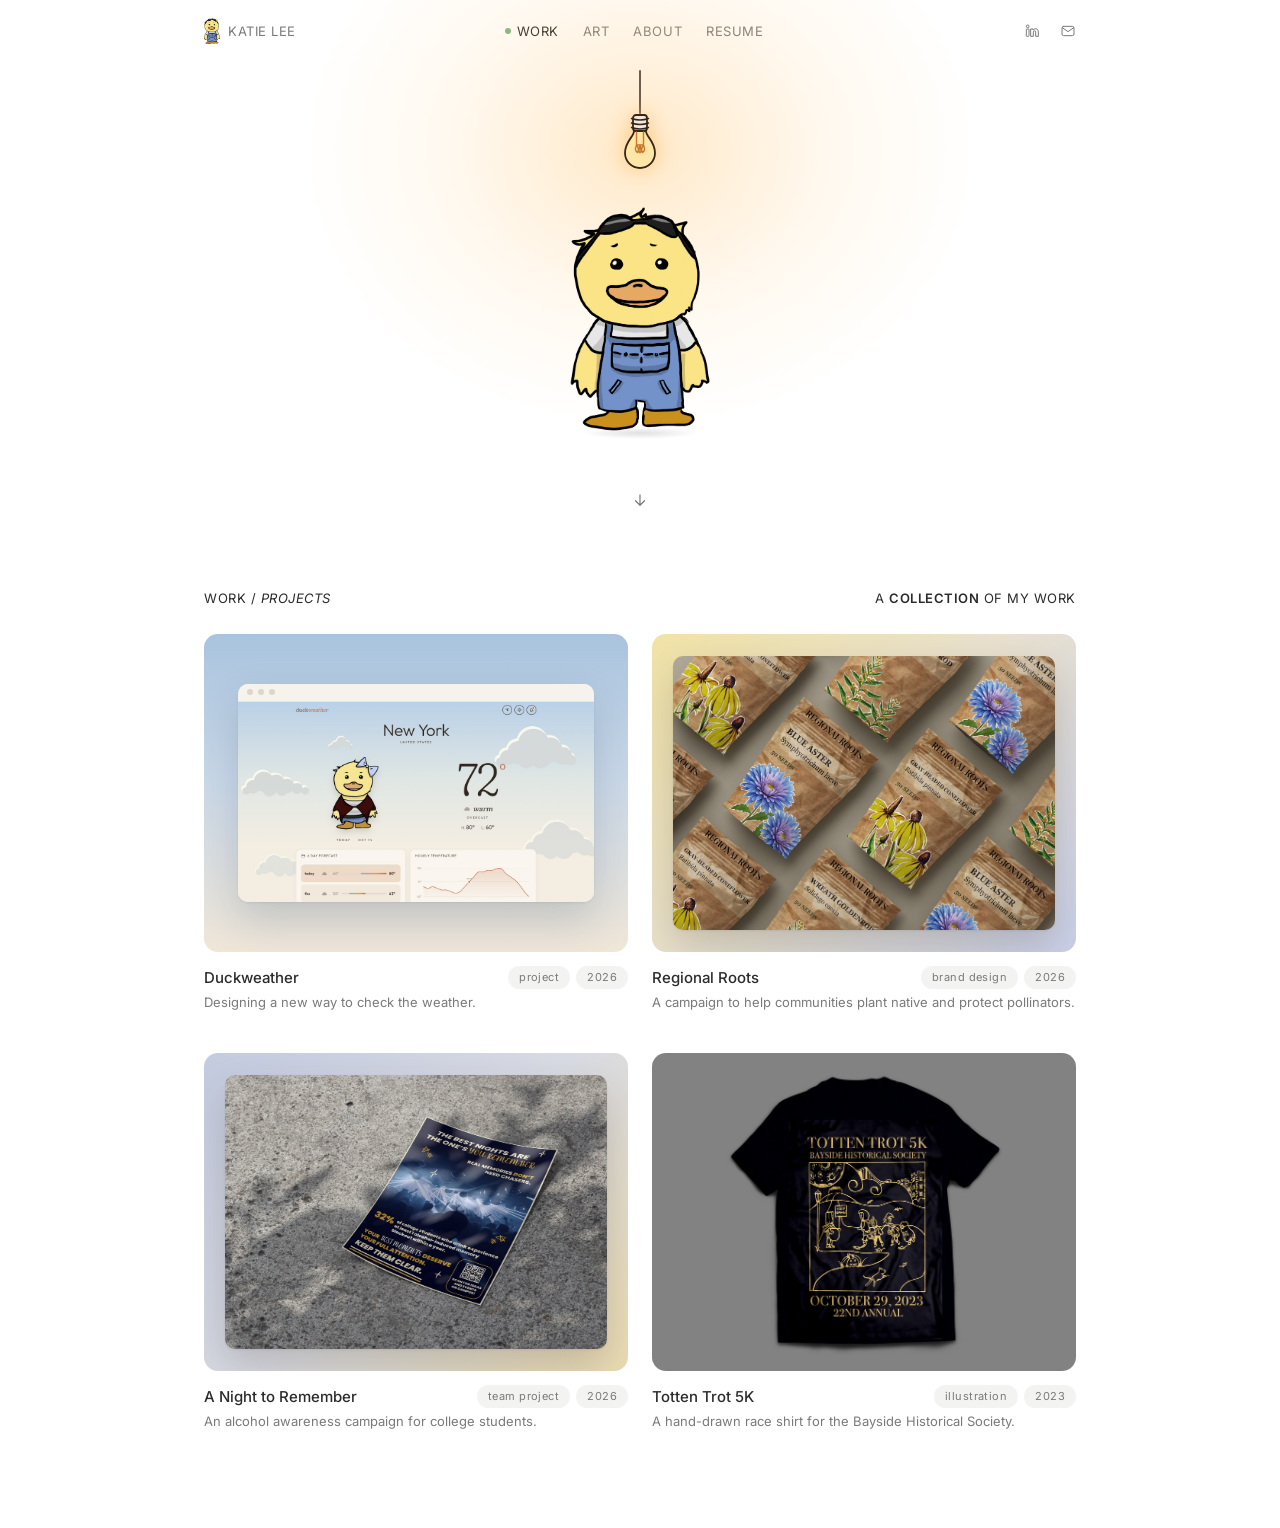
==== commit b621c2cf: "Home: A Night to Remember card framed on a night-blue to gold gradient Co-Authored-By: Claude Opus 5" ====
--- a/index.html
+++ b/index.html
@@ -126,7 +126,7 @@
           <p class="card-desc">A campaign to help communities plant native and protect pollinators.</p>
         </a>
         <a class="card" href="night.html">
-          <div class="card-frame"><img src="assets/night/hero.jpg" alt="The A Night to Remember campaign flyer on pavement" loading="lazy"></div>
+          <div class="card-frame framed night"><img src="assets/night/hero.jpg" alt="The A Night to Remember campaign flyer on pavement" loading="lazy"></div>
           <div class="card-head">
             <h3 class="card-title">A Night to Remember</h3>
             <ul class="tags">
--- a/styles.css
+++ b/styles.css
@@ -999,3 +999,50 @@
 @media (prefers-color-scheme: dark) { :root:not([data-theme="light"]) .signature path { stroke: #9bb8d0; } }
 :root[data-theme="dark"] .signature path { stroke: #9bb8d0; }
 @media (max-width: 720px) { .signature { width: 170px; margin-top: 8px; } }
+/* Signature: black (white in dark mode), a bit smaller */
+.signature { width: 160px; }
+.signature path, :root[data-theme="dark"] .signature path { stroke: var(--ink); stroke-width: 8; }
+@media (prefers-color-scheme: dark) { :root:not([data-theme="light"]) .signature path { stroke: var(--ink); } }
+@media (max-width: 720px) { .signature { width: 140px; } }
+.slides img { border-radius: 4px; }
+/* Duckweather "Try it" card: whole card links to the live site */
+.try-card { display: grid; grid-template-columns: minmax(0, 0.8fr) minmax(0, 1.2fr); align-items: center; gap: 28px; padding: 32px; border-radius: 14px; color: #2b2b2b; transition: transform 0.35s ease, box-shadow 0.35s ease; }
+.try-card:hover { transform: translateY(-3px); box-shadow: 0 18px 40px rgba(60, 80, 110, 0.18); }
+.try-kicker { margin: 0 0 10px; font-size: 10.5px; text-transform: uppercase; letter-spacing: 0.08em; color: rgba(43, 43, 43, 0.6); }
+.try-title { margin: 0; font-size: 22px; line-height: 1.3; letter-spacing: -0.005em; text-wrap: balance; }
+.try-sub { margin: 10px 0 22px; font-size: 13px; line-height: 1.6; color: rgba(43, 43, 43, 0.72); }
+.try-btn { display: inline-flex; align-items: center; gap: 8px; padding: 10px 16px; border-radius: 999px; background: #2b2b2b; color: #fff; font-size: 12px; text-transform: uppercase; letter-spacing: 0.06em; transition: gap 0.25s ease; }
+.try-btn svg { width: 14px; height: 14px; }
+.try-card:hover .try-btn { gap: 12px; }
+.try-card .mock { width: 100%; }
+:root[data-theme="dark"] .try-card { color: #f2f1ee; }
+:root[data-theme="dark"] .try-kicker, :root[data-theme="dark"] .try-sub { color: rgba(242, 241, 238, 0.7); }
+:root[data-theme="dark"] .try-btn { background: #f2f1ee; color: #1a1a1a; }
+@media (prefers-color-scheme: dark) {
+  :root:not([data-theme="light"]) .try-card { color: #f2f1ee; }
+  :root:not([data-theme="light"]) .try-kicker, :root:not([data-theme="light"]) .try-sub { color: rgba(242, 241, 238, 0.7); }
+  :root:not([data-theme="light"]) .try-btn { background: #f2f1ee; color: #1a1a1a; }
+}
+@media (max-width: 720px) { .try-card { grid-template-columns: 1fr; padding: 22px; gap: 20px; } .try-title { font-size: 19px; } }
+/* Viewer arrows: shown when the image belongs to a group */
+.zoom-view[open] { align-items: center; justify-content: center; }
+.zoom-view img { max-width: min(92vw, calc(100vw - 160px)); }
+.zoom-view.single .lb-nav { display: none; }
+.zoom-view.single img { max-width: 92vw; }
+/* Bottom of case studies: back to work on the left, next project on the right */
+.case-foot { display: flex; justify-content: space-between; align-items: flex-end; gap: 24px; margin-top: 72px; padding-top: 24px; }
+.next-project { display: flex; flex-direction: column; align-items: flex-end; gap: 6px; text-align: right; }
+.next-label { font-size: 11px; text-transform: uppercase; letter-spacing: 0.08em; color: var(--muted); }
+.next-title { display: inline-flex; align-items: center; gap: 8px; font-size: 18px; color: var(--ink); transition: gap 0.25s ease; }
+.next-title svg { width: 16px; height: 16px; }
+.next-project:hover .next-title { gap: 12px; }
+/* Next project title in the same small caps as "back to work" */
+.case-foot { align-items: center; }
+.next-project { flex-direction: row; align-items: center; gap: 6px; }
+.next-label { font-size: 12px; letter-spacing: 0.04em; color: var(--faint); }
+.next-label::after { content: ":"; }
+.next-title { gap: 6px; font-size: 12px; text-transform: uppercase; letter-spacing: 0.04em; color: var(--muted); transition: color 0.2s ease, gap 0.25s ease; }
+.next-title svg { width: 14px; height: 14px; }
+.next-project:hover .next-title { color: var(--ink); gap: 9px; }
+/* A Night to Remember: soft night-sky blue drifting into the flyer's gold */
+.card-frame.night { background: linear-gradient(135deg, #c3cbe0 0%, #d9dbe4 50%, #ecdcb2 100%); }
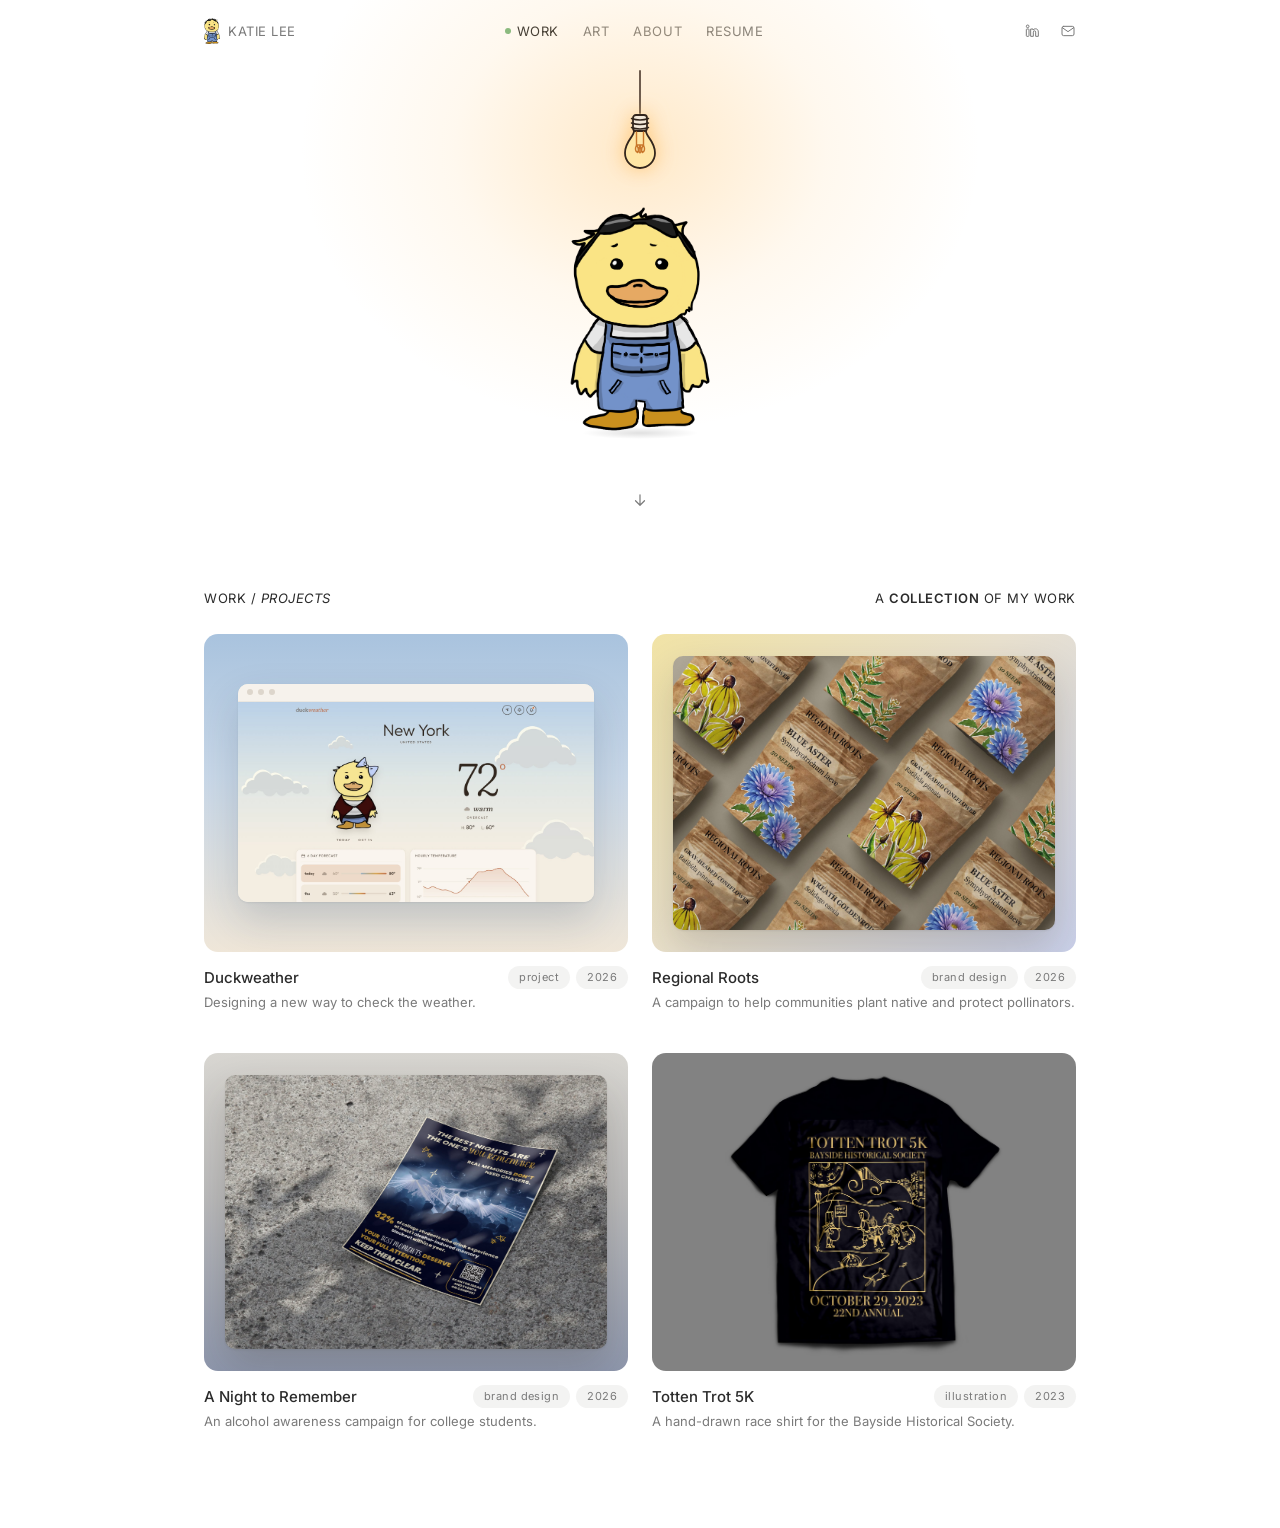
==== commit 671bd5c0: "A Night to Remember: label as brand design Co-Authored-By: Claude Opus 5.5 <noreply@anthropic.com>" ====
--- a/index.html
+++ b/index.html
@@ -130,7 +130,7 @@
           <div class="card-head">
             <h3 class="card-title">A Night to Remember</h3>
             <ul class="tags">
-              <li>team project</li>
+              <li>brand design</li>
               <li>2026</li>
             </ul>
           </div>
--- a/styles.css
+++ b/styles.css
@@ -1044,5 +1044,5 @@
 .next-title { gap: 6px; font-size: 12px; text-transform: uppercase; letter-spacing: 0.04em; color: var(--muted); transition: color 0.2s ease, gap 0.25s ease; }
 .next-title svg { width: 14px; height: 14px; }
 .next-project:hover .next-title { color: var(--ink); gap: 9px; }
-/* A Night to Remember: soft night-sky blue drifting into the flyer's gold */
-.card-frame.night { background: linear-gradient(135deg, #c3cbe0 0%, #d9dbe4 50%, #ecdcb2 100%); }
+/* A Night to Remember: pale concrete fading down into the flyer's night blue */
+.card-frame.night { background: linear-gradient(180deg, #d8d6d1 0%, #bcbcbd 45%, #8e97ad 100%); }
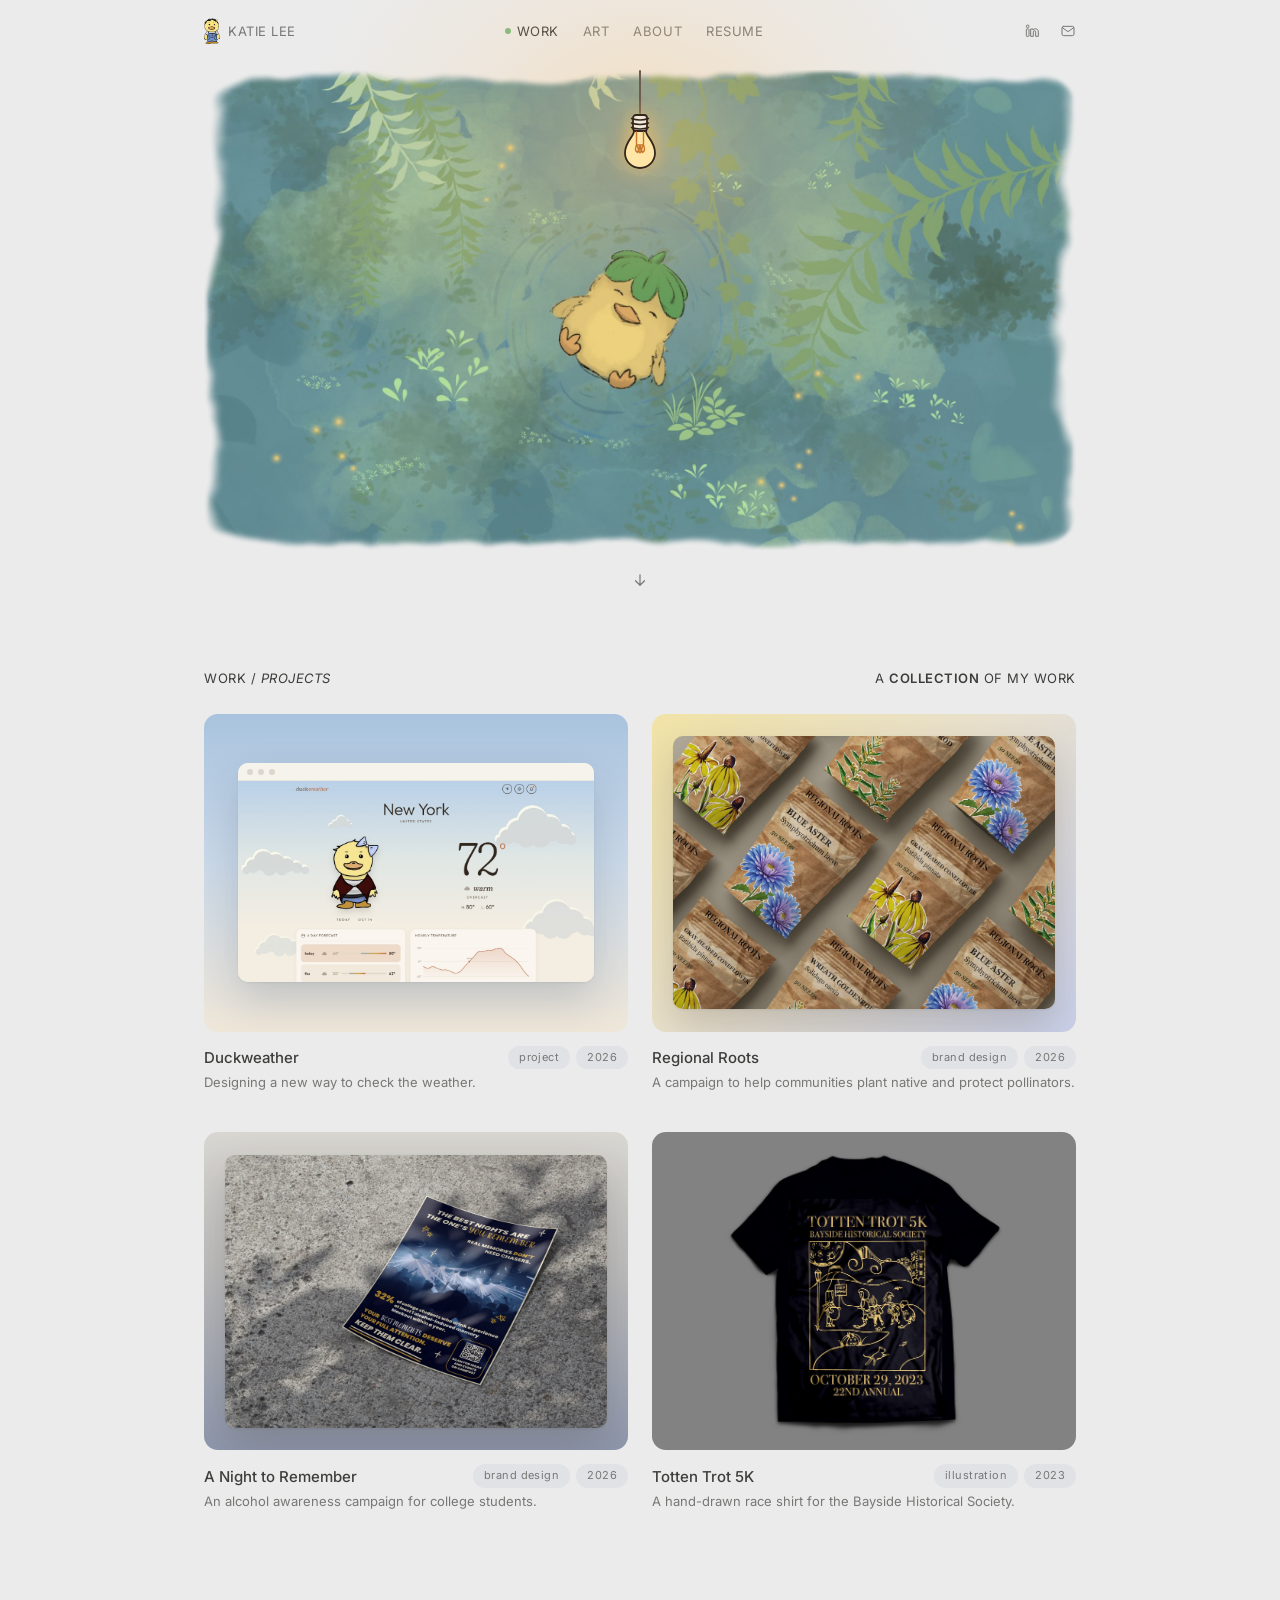
==== commit 535e5426: "Home hero: pond illustration with cloudy edges and tap ripples; always open in light mode Co-Authore" ====
--- a/index.html
+++ b/index.html
@@ -10,11 +10,11 @@
   <link rel="stylesheet" href="styles.css">
   <link rel="stylesheet" href="lamp/lamp.css">
   <script>
-    // Apply a saved light/dark choice (from the lamp) before the page appears, so it doesn't flash
+    // Start in light mode (lamp on); apply a saved lamp choice before the page appears so it doesn't flash
     try {
       const theme = localStorage.getItem("lamp.theme");
-      if (theme === "light" || theme === "dark") document.documentElement.dataset.theme = theme;
-    } catch {}
+      document.documentElement.dataset.theme = (theme === "dark") ? "dark" : "light";   // light (lamp on) unless the visitor switched it off
+    } catch { document.documentElement.dataset.theme = "light"; }
   </script>
 </head>
 <body>
@@ -52,7 +52,7 @@
   </header>
 
   <main>
-    <!-- Hero: lamp + waving duck (filler until the interactive piece is ready) -->
+    <!-- Hero: lamp hanging over the pond illustration -->
     <section class="hero wrap">
       <div class="placeholder">
         <!-- Pull-string lamp (from duckweather): switches the site between light and dark -->
@@ -66,22 +66,8 @@
             <path class="filament" d="M18.5 18v13M25.5 18v13M18.5 31h7M18.5 31q-2.5 6 1.2 7.5 1.8-3.5-1.2-7.5M22 31q-1.8 7 0 8 1.8-1 0-8M25.5 31q2.5 6-1.2 7.5-1.8-3.5 1.2-7.5"/>
           </svg>
         </button>
-        <div class="duck" id="duck" role="img" aria-label="A yellow duck in blue overalls waving hello" tabindex="0">
-          <div class="shadow" id="duckShadow"></div>
-          <div class="layer rig" id="duckIdleBody">
-            <div class="layer rig" id="duckWaveBody">
-              <!-- Whole arm sits behind the body so the shoulder joint stays tucked under the strap -->
-              <div class="layer shoulder" id="duckIdleShoulder">
-                <div class="layer shoulder" id="duckWaveShoulder">
-                  <img class="layer arm" id="duckWaveArm" src="assets/duck-wave/duck-arm.png" alt="">
-                  <img class="layer" src="assets/duck-wave/duck-sleeve.png" alt="">
-                </div>
-              </div>
-              <img class="layer" src="assets/duck-wave/duck-body.png" alt="">
-              <img class="layer eyes" id="duckEyes" src="assets/duck-wave/duck-eyes.png" alt="">
-            </div>
-          </div>
-        </div>
+        <img class="hero-art" draggable="false" src="assets/hero/pond-duck.jpg" alt="Illustration of a little yellow duck with a leaf hat floating in a green pond, surrounded by hanging willow leaves, water plants and fireflies" width="2000" height="1390">
+        <div class="ripples" id="ripples" aria-hidden="true"></div>
       </div>
       <a class="scroll-cue" href="#work" aria-label="Scroll to projects">
         <svg viewBox="0 0 24 24" fill="none" stroke="currentColor" stroke-width="1.6" stroke-linecap="round" stroke-linejoin="round">
@@ -152,103 +138,67 @@
   </main>
   <script src="nav.js"></script>
   <script src="lamp/lamp.js"></script>
-
   <script>
-    // ---- Waving duck ----
+    // ---- Pond: tap or click the water to send out ripples ----
     (() => {
-      const $ = id => document.getElementById(id);
-      const reduceMotion = matchMedia('(prefers-reduced-motion: reduce)').matches;
-      const sine = 'cubic-bezier(0.37, 0, 0.63, 1)';
-
-      // Idle: gentle breathing + a lazy arm sway, so it's never fully still
-      if (!reduceMotion) {
-        $('duckIdleBody').animate(
-          [{ transform: 'translateY(0) scaleY(1)' }, { transform: 'translateY(-0.6%) scaleY(1.012)' }],
-          { duration: 1800, iterations: Infinity, direction: 'alternate', easing: sine }
-        );
-        $('duckShadow').animate(
-          [{ transform: 'scaleX(1)', opacity: 1 }, { transform: 'scaleX(0.94)', opacity: 0.8 }],
-          { duration: 1800, iterations: Infinity, direction: 'alternate', easing: sine }
-        );
-        $('duckIdleShoulder').animate(
-          [{ transform: 'rotate(0deg)' }, { transform: 'rotate(-2deg)' }],
-          { duration: 2200, iterations: Infinity, direction: 'alternate', easing: sine, delay: 300 }
-        );
+      const stage = document.querySelector('.placeholder');
+      const layer = document.getElementById('ripples');
+      if (!stage || !layer) return;
+      const NS = 'http://www.w3.org/2000/svg';
+      const reduce = matchMedia('(prefers-reduced-motion: reduce)').matches;
+
+      function ripple(x, y, ambient) {
+        const r = document.createElement('div');
+        r.className = ambient ? 'ripple ambient' : 'ripple';
+        r.style.left = x + 'px';
+        r.style.top = y + 'px';
+        const svg = document.createElementNS(NS, 'svg');
+        svg.setAttribute('viewBox', '0 0 200 200');
+        // Three loose, broken rings like the hand-drawn ones around the duck
+        [0, 1, 2].forEach(i => {
+          const c = document.createElementNS(NS, 'circle');
+          c.setAttribute('cx', 100); c.setAttribute('cy', 100); c.setAttribute('r', 96 - i * 4);
+          c.setAttribute('pathLength', 100);
+          const gap = 8 + Math.random() * 14;
+          c.setAttribute('stroke-dasharray', `${30 + Math.random() * 25} ${gap} ${18 + Math.random() * 20} ${gap}`);
+          c.style.transform = `rotate(${Math.random() * 360}deg)`;
+          c.style.animationDelay = (i * 0.22) + 's';
+          c.classList.add(i === 1 ? 'shine' : 'ring');
+          svg.appendChild(c);
+        });
+        r.appendChild(svg);
+        layer.appendChild(r);
+        setTimeout(() => r.remove(), reduce ? 900 : ambient ? 4200 : 2600);
       }
 
-      // Blink
-      function blink() {
-        return $('duckEyes').animate(
-          [{ transform: 'scaleY(1)' }, { transform: 'scaleY(0.08)', offset: 0.45 }, { transform: 'scaleY(1)' }],
-          { duration: 170, easing: 'ease-in-out' }
-        );
+      // Where the duck sits on screen (the picture is cropped with object-fit: cover)
+      const art = document.querySelector('.hero-art');
+      const DUCK = { x: 0.47, y: 0.52 };                 // position of the duck in the original illustration
+      function duckPoint() {
+        const W = stage.clientWidth, H = stage.clientHeight;
+        const iw = art.naturalWidth || 2000, ih = art.naturalHeight || 1390;
+        const k = Math.max(W / iw, H / ih), dw = iw * k, dh = ih * k;
+        return { x: (W - dw) * 0.5 + DUCK.x * dw, y: (H - dh) * 0.52 + DUCK.y * dh };
       }
-      function blinkLoop() {
-        setTimeout(() => { blink(); blinkLoop(); }, 2400 + Math.random() * 3200);
-      }
-      if (!reduceMotion) blinkLoop();
-
-      // Wave hello
-      let waving = false;
-      function wave() {
-        if (waving) return;
-        waving = true;
-        const duration = 2400;
-        const lift = 'cubic-bezier(0.3, 0, 0.25, 1.2)';
-
-        // Shoulder: the whole arm (sleeve included) lifts out to the side with a little shrug
-        const shoulder = $('duckWaveShoulder').animate([
-          { transform: 'translateY(0) rotate(0deg)',       offset: 0,    easing: lift },
-          { transform: 'translateY(-1.2%) rotate(-80deg)', offset: 0.22, easing: sine },
-          { transform: 'translateY(-1%) rotate(-74deg)',   offset: 0.36, easing: sine },
-          { transform: 'translateY(-1.2%) rotate(-82deg)', offset: 0.5,  easing: sine },
-          { transform: 'translateY(-1%) rotate(-74deg)',   offset: 0.64, easing: sine },
-          { transform: 'translateY(-1.1%) rotate(-79deg)', offset: 0.76, easing: 'cubic-bezier(0.45, 0, 0.55, 1)' },
-          { transform: 'translateY(0) rotate(3deg)',       offset: 0.94, easing: sine },
-          { transform: 'translateY(0) rotate(0deg)',       offset: 1 }
-        ], { duration });
-
-        // Elbow: the forearm trails the shoulder, bends up toward the head, and does the waving
-        $('duckWaveArm').animate([
-          { transform: 'rotate(0deg)',   offset: 0,    easing: sine },
-          { transform: 'rotate(0deg)',   offset: 0.05, easing: lift },
-          { transform: 'rotate(-72deg)', offset: 0.26, easing: sine },
-          { transform: 'rotate(-42deg)', offset: 0.38, easing: sine },
-          { transform: 'rotate(-78deg)', offset: 0.52, easing: sine },
-          { transform: 'rotate(-44deg)', offset: 0.66, easing: sine },
-          { transform: 'rotate(-66deg)', offset: 0.78, easing: 'cubic-bezier(0.45, 0, 0.55, 1)' },
-          { transform: 'rotate(4deg)',   offset: 0.96, easing: sine },
-          { transform: 'rotate(0deg)',   offset: 1 }
-        ], { duration });
-
-        // Body: tiny dip before lifting, lean into the wave, sway along with it
-        $('duckWaveBody').animate([
-          { transform: 'rotate(0deg) scaleY(1)',        offset: 0,    easing: sine },
-          { transform: 'rotate(0.4deg) scaleY(0.985)',  offset: 0.07, easing: sine },
-          { transform: 'rotate(-2deg) scaleY(1.01)',    offset: 0.22, easing: sine },
-          { transform: 'rotate(-1.3deg) scaleY(1)',     offset: 0.34, easing: sine },
-          { transform: 'rotate(-2.2deg) scaleY(1.005)', offset: 0.46, easing: sine },
-          { transform: 'rotate(-1.3deg) scaleY(1)',     offset: 0.58, easing: sine },
-          { transform: 'rotate(-2deg) scaleY(1.005)',   offset: 0.7,  easing: sine },
-          { transform: 'rotate(0.5deg) scaleY(1)',      offset: 0.93, easing: sine },
-          { transform: 'rotate(0deg) scaleY(1)',        offset: 1 }
-        ], { duration });
-
-        setTimeout(blink, duration * 0.18);
-        shoulder.finished.then(() => { waving = false; });
-      }
-
-      const duck = $('duck');
-      duck.addEventListener('click', wave);
-      duck.addEventListener('mouseenter', wave);
-      duck.addEventListener('keydown', e => { if (e.key === 'Enter' || e.key === ' ') { e.preventDefault(); wave(); } });
-
-      // Say hi once when the page opens
-      if (!reduceMotion) {
-        Promise.all([...duck.querySelectorAll('img')].map(img => img.decode().catch(() => {})))
-          .then(() => setTimeout(wave, 500));
-      }
+
+      // A gentle ripple drifts out from the duck every few seconds, while the pond is on screen
+      let timer = null;
+      const tick = () => { const p = duckPoint(); ripple(p.x, p.y, true); };
+      const startAmbient = () => { if (!timer) { tick(); timer = setInterval(tick, 2800); } };
+      const stopAmbient = () => { clearInterval(timer); timer = null; };
+      // Turned off for now (waiting on the layered duck). To bring it back, uncomment:
+      // if (!reduce) {
+      //   new IntersectionObserver(([e]) => (e.isIntersecting && !document.hidden) ? startAmbient() : stopAmbient(), { threshold: 0.2 }).observe(stage);
+      //   document.addEventListener('visibilitychange', () => document.hidden ? stopAmbient() : startAmbient());
+      // }
+
+      stage.addEventListener('pointerdown', e => {
+        if (e.target.closest('.lamp')) return;          // the lamp keeps its own job
+        const box = stage.getBoundingClientRect();
+        ripple(e.clientX - box.left, e.clientY - box.top);
+      });
     })();
   </script>
+
 </body>
 </html>
--- a/styles.css
+++ b/styles.css
@@ -1,13 +1,15 @@
 :root {
-  --ink: #2b2b2b;
-  --muted: #7a7a7a;
-  --bg: #ffffff;
-  --surface: #f3f3f2;      /* placeholder boxes, cards, pills */
-  --faint: #b0b0ad;        /* "coming soon" labels */
-  --line: #d6d6d4;
-  --line-strong: #bdbdba;
-  --button: #ffffff;
-  --shadow: rgba(0, 0, 0, 0.07);
+  /* Soft neutral palette: pale grey, cool grey, taupe, warm grey, charcoal */
+  --ink: #3d3d3b;
+  --muted: #777775;
+  --bg: #ebebeb;
+  --surface: #e0e2e6;      /* placeholder boxes, cards, pills */
+  --faint: #98978f;        /* "coming soon" labels */
+  --line: #d3d3d1;
+  --line-strong: #c1b4aa;
+  --button: #f2f2f1;
+  --shadow: rgba(60, 55, 50, 0.08);
+  --accent: #7cb87f;       /* green: active-tab dot and small highlights */
   color-scheme: light;
 }
 
@@ -15,28 +17,30 @@
    prefers dark and nobody has pulled the string yet. Keep the two blocks identical. */
 @media (prefers-color-scheme: dark) {
   :root:not([data-theme="light"]) {
-    --ink: #ecebe8;
-    --muted: #9b9a96;
-    --bg: #141413;
-    --surface: #222220;
-    --faint: #6c6b67;
-    --line: #3a3936;
-    --line-strong: #55534f;
-    --button: #1c1c1a;
-    --shadow: rgba(0, 0, 0, 0.4);
+    --ink: #ebebeb;
+    --muted: #a9a8a2;
+    --bg: #262625;
+    --surface: #323231;
+    --faint: #777775;
+    --line: #3e3e3c;
+    --line-strong: #5a5652;
+    --button: #2e2e2d;
+    --shadow: rgba(0, 0, 0, 0.35);
+    --accent: #7cb87f;
     color-scheme: dark;
   }
 }
 :root[data-theme="dark"] {
-  --ink: #ecebe8;
-  --muted: #9b9a96;
-  --bg: #141413;
-  --surface: #222220;
-  --faint: #6c6b67;
-  --line: #3a3936;
-  --line-strong: #55534f;
-  --button: #1c1c1a;
-  --shadow: rgba(0, 0, 0, 0.4);
+  --ink: #ebebeb;
+  --muted: #a9a8a2;
+  --bg: #262625;
+  --surface: #323231;
+  --faint: #777775;
+  --line: #3e3e3c;
+  --line-strong: #5a5652;
+  --button: #2e2e2d;
+  --shadow: rgba(0, 0, 0, 0.35);
+  --accent: #7cb87f;
   color-scheme: dark;
 }
 *, *::before, *::after { box-sizing: border-box; }
@@ -86,7 +90,7 @@
   height: 6px;
   margin-top: -3px;
   border-radius: 50%;
-  background: #7cb87f;
+  background: var(--accent);
   pointer-events: none;
   opacity: 0;
   transition: transform 0.45s cubic-bezier(0.65, 0, 0.35, 1), opacity 0.2s ease;
@@ -390,7 +394,7 @@
 .demo-stage img { height: 240px; width: auto; max-width: 100%; object-fit: contain; display: block; }
 .demo-temp { margin: 0; font-size: 56px; font-weight: 400; letter-spacing: -0.02em; line-height: 1; }
 .demo-range { margin: 6px 0 20px; font-size: 12px; text-transform: uppercase; letter-spacing: 0.06em; color: var(--muted); }
-.demo input[type="range"] { width: 100%; accent-color: #7cb87f; }
+.demo input[type="range"] { width: 100%; accent-color: var(--accent); }
 .demo-scale { display: flex; justify-content: space-between; font-size: 11px; color: var(--muted); margin-top: 2px; }
 .demo-rain {
   display: inline-flex; align-items: center; gap: 6px;
@@ -546,7 +550,7 @@
   width: 6px;
   height: 6px;
   border-radius: 50%;
-  background: #7cb87f;
+  background: var(--accent);
   opacity: 0;
   pointer-events: none;
   transition: transform 0.45s cubic-bezier(0.65, 0, 0.35, 1), opacity 0.2s ease;
@@ -682,7 +686,7 @@
   width: 6px; height: 6px;
   margin: 0 7px 2px 0;
   border-radius: 50%;
-  background: #7cb87f;
+  background: var(--accent);
   vertical-align: middle;
 }
 .prose p.source { font-size: 11px; letter-spacing: 0.02em; color: var(--faint); }
@@ -743,7 +747,7 @@
   width: 100%;
   padding: 0;
   border: 0;
-  border-radius: 10px;
+  border-radius: 2px;
   overflow: hidden;
   background: var(--surface);
   cursor: zoom-in;
@@ -767,7 +771,7 @@
 .lightbox[open] { display: flex; }
 .lightbox::backdrop { background: rgba(15, 15, 14, 0.88); }
 .lightbox figure { margin: 0; display: flex; flex-direction: column; align-items: center; max-width: min(1100px, 84vw); }
-.lightbox img { display: block; max-width: 100%; max-height: 80vh; width: auto; height: auto; border-radius: 6px; }
+.lightbox img { display: block; max-width: 100%; max-height: 80vh; width: auto; height: auto; border-radius: 2px; }
 .lightbox figcaption { display: flex; gap: 12px; align-items: baseline; margin-top: 14px; color: #f2f1ee; font-size: 13px; }
 .lightbox figcaption small { font-size: 11px; color: #a9a8a3; letter-spacing: 0.04em; }
 .lb-close, .lb-nav {
@@ -893,7 +897,7 @@
 .numbered:has(ul) > li { display: grid; grid-row: span 5; grid-template-rows: subgrid; }
 .numbered:has(ul) > li > p { margin-bottom: 16px; font-size: 13.5px; color: var(--ink); }
 .numbered ul { margin: 0; padding: 0; }
-.numbered ul li::before { background: #7cb87f; }
+.numbered ul li::before { background: var(--accent); }
 @media (max-width: 720px) {
   .numbered:has(ul) { grid-template-rows: none; row-gap: 24px; }
   .numbered:has(ul) > li { display: block; }
@@ -952,7 +956,7 @@
 .zoomable:focus-visible { outline: 2px solid var(--ink); outline-offset: 4px; border-radius: 4px; }
 
 /* Viewer: the whole poster, as large as the screen allows */
-.zoom-view img { display: block; max-height: 92vh; max-width: 92vw; width: auto; height: auto; border-radius: 3px; }
+.zoom-view img { display: block; max-height: 92vh; max-width: 92vw; width: auto; height: auto; border-radius: 2px; }
 .zoom-view .lb-close { position: fixed; z-index: 1; background: rgba(30, 30, 28, 0.6); }
 .prose.airy p { margin-bottom: 24px; }
 .prose.airy p:last-child { margin-bottom: 0; }
@@ -1046,3 +1050,92 @@
 .next-project:hover .next-title { color: var(--ink); gap: 9px; }
 /* A Night to Remember: pale concrete fading down into the flyer's night blue */
 .card-frame.night { background: linear-gradient(180deg, #d8d6d1 0%, #bcbcbd 45%, #8e97ad 100%); }
+.team span { margin-top: 6px; font-size: 10.5px; text-transform: uppercase; letter-spacing: 0.06em; }
+.team-note { margin-top: 20px; }
+/* A Night to Remember type & color: two specimens, five swatches */
+.specimens.two { grid-template-columns: repeat(2, minmax(0, 1fr)); max-width: 560px; margin-left: auto; margin-right: auto; }
+.spec .aa.poppins { font-family: 'Poppins', sans-serif; font-weight: 600; font-size: 86px; }
+.spec .aa-img { display: block; height: 76px; width: auto; margin: -12px auto 14px; }
+.swatches.five { grid-template-columns: repeat(5, minmax(0, 1fr)); }
+@media (prefers-color-scheme: dark) { :root:not([data-theme="light"]) .spec .aa-img { filter: invert(1); } }
+:root[data-theme="dark"] .spec .aa-img { filter: invert(1); }
+@media (max-width: 720px) { .spec .aa.poppins { font-size: 60px; } .spec .aa-img { height: 52px; margin-top: -8px; } .swatches.five { grid-template-columns: repeat(3, minmax(0, 1fr)); } }
+#brand .type-color-row { margin-top: 8px; }
+/* Photobooth: large mockup on its own, then the three panels at equal height filling the width (no grey boxes) */
+.booth { display: block; margin-top: 32px; }
+.booth figure { margin: 0; }
+.booth-main img { display: block; height: min(560px, 70vw); width: auto; margin: 0 auto; }
+.booth-panels { display: grid; grid-template-columns: 836fr 836fr 506fr; gap: 16px; margin-top: 40px; align-items: start; }
+.booth-panels img { display: block; width: 100%; height: auto; border-radius: 4px; }
+@media (max-width: 720px) { .booth-panels { gap: 8px; margin-top: 24px; } }
+/* Totten stages: two per row, full drawing visible, click to view larger */
+.steps.big { grid-template-columns: repeat(2, minmax(0, 1fr)); gap: 32px 28px; margin-top: 12px; }
+.steps.big figure { aspect-ratio: 720 / 1036; border-radius: 6px; margin-bottom: 12px; }
+.steps.big .zoomable { height: 100%; }
+.steps.big .zoomable img { border-radius: 0; }
+.steps.big .zoomable:hover img { transform: scale(1.02); box-shadow: none; }
+.steps.big .step-n { font-size: 13px; }
+.steps.big p { font-size: 13px; }
+@media (max-width: 720px) { .steps.big { gap: 20px 12px; } }
+.art-caption small:only-child { text-align: left; }
+/* About photos: sharp corners like the art gallery */
+.photo, .oc-photos li { border-radius: 2px; }
+/* Duck line drawings in dark mode: swap to a cream-filled "sticker" version instead of inverting
+   (inverting turned the eyes white, which looked spooky) */
+.only-dark { display: none !important; }
+@media (prefers-color-scheme: dark) {
+  :root:not([data-theme="light"]) .only-light { display: none !important; }
+  :root:not([data-theme="light"]) .only-dark { display: block !important; }
+}
+:root[data-theme="dark"] .only-light { display: none !important; }
+:root[data-theme="dark"] .only-dark { display: block !important; }
+.frame.sketch.base img { filter: none !important; }
+.frame.sketch img.no-invert { filter: none !important; }
+/* Hero illustration: the pond duck fills the stage, with the lamp hanging over it */
+.placeholder { height: auto; aspect-ratio: 2000 / 1100; border-radius: 2px; overflow: hidden; }
+.hero-art { position: absolute; inset: 0; z-index: -2; width: 100%; height: 100%; object-fit: cover; object-position: 50% 52%; display: block; transition: filter 0.6s ease; }
+/* Lamp off: the pond dims to night so the fireflies glow */
+:root[data-theme="dark"] .hero-art { filter: brightness(0.62) saturate(0.9); }
+@media (prefers-color-scheme: dark) { :root:not([data-theme="light"]) .hero-art { filter: brightness(0.62) saturate(0.9); } }
+@media (max-width: 720px) { .placeholder { height: auto; aspect-ratio: 4 / 3; } }
+/* Hero illustration: soft, cloudy edges that fade into the page (a blurred, scalloped mask) */
+.placeholder { overflow: visible; border-radius: 0; }
+.hero-art {
+  -webkit-mask-image: url("assets/hero/fog-mask.png?v=8"); mask-image: url("assets/hero/fog-mask.png?v=8");
+  -webkit-mask-size: 100% 100%; mask-size: 100% 100%;
+  -webkit-mask-repeat: no-repeat; mask-repeat: no-repeat;
+}
+/* Pond ripples: drawn over the illustration, faded at the same cloudy edge */
+.placeholder { cursor: pointer; -webkit-tap-highlight-color: transparent; }
+.ripples {
+  position: absolute; inset: 0; z-index: -1; pointer-events: none; overflow: hidden;
+  -webkit-mask-image: url("assets/hero/fog-mask.png?v=8"); mask-image: url("assets/hero/fog-mask.png?v=8");
+  -webkit-mask-size: 100% 100%; mask-size: 100% 100%;
+}
+.ripple { position: absolute; width: 190px; height: 190px; margin: -95px 0 0 -95px; }
+.ripple svg { width: 100%; height: 100%; overflow: visible; }
+.ripple circle {
+  fill: none; stroke-linecap: round; transform-box: view-box; transform-origin: 100px 100px;
+  animation: ripple-out 2s cubic-bezier(0.2, 0.6, 0.35, 1) both;
+}
+.ripple circle.ring { stroke: rgba(38, 72, 92, 0.45); stroke-width: 2; }
+.ripple circle.shine { stroke: rgba(214, 238, 230, 0.55); stroke-width: 1.6; }
+@keyframes ripple-out {
+  0%   { scale: 0.08; opacity: 0; }
+  12%  { opacity: 1; }
+  100% { scale: 1; opacity: 0; }
+}
+@media (prefers-reduced-motion: reduce) {
+  .ripple circle { animation: ripple-fade 0.8s ease both; scale: 0.5; }
+  @keyframes ripple-fade { from { opacity: 0.8; } to { opacity: 0; } }
+}
+/* Hero image can't be dragged or selected; clicks pass through to the pond for ripples */
+.hero-art { pointer-events: none; user-select: none; -webkit-user-select: none; -webkit-user-drag: none; }
+.placeholder { cursor: default; user-select: none; -webkit-user-select: none; }
+/* Ambient ripples from the duck: larger, slower and quieter than a tap */
+.ripple.ambient { width: 300px; height: 300px; margin: -150px 0 0 -150px; }
+.ripple.ambient circle { animation-duration: 3.8s; animation-timing-function: cubic-bezier(0.25, 0.5, 0.4, 1); }
+.ripple.ambient circle.ring { stroke: rgba(38, 72, 92, 0.32); stroke-width: 1.6; }
+.ripple.ambient circle.shine { stroke: rgba(214, 238, 230, 0.4); stroke-width: 1.3; }
+@keyframes ripple-ambient { 0% { scale: 0.2; opacity: 0; } 15% { opacity: 1; } 100% { scale: 1; opacity: 0; } }
+.ripple.ambient circle { animation-name: ripple-ambient; }
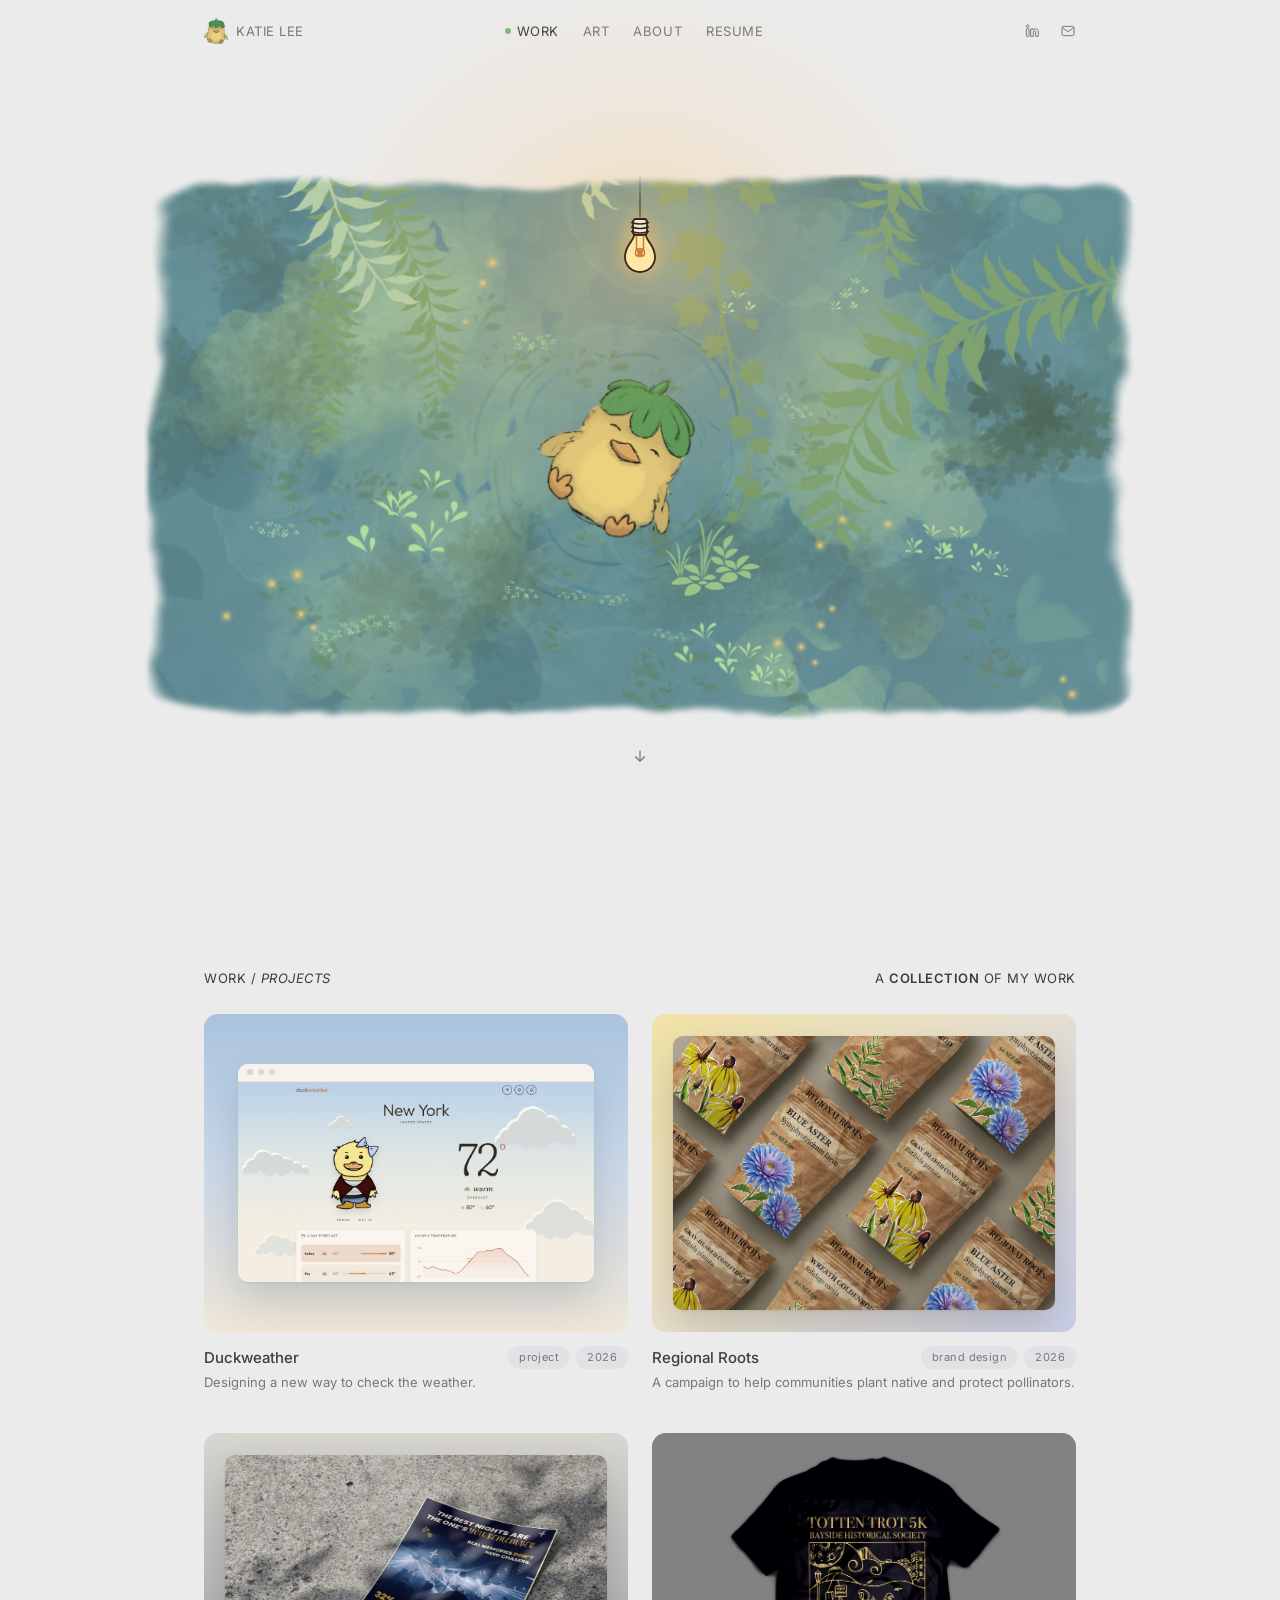
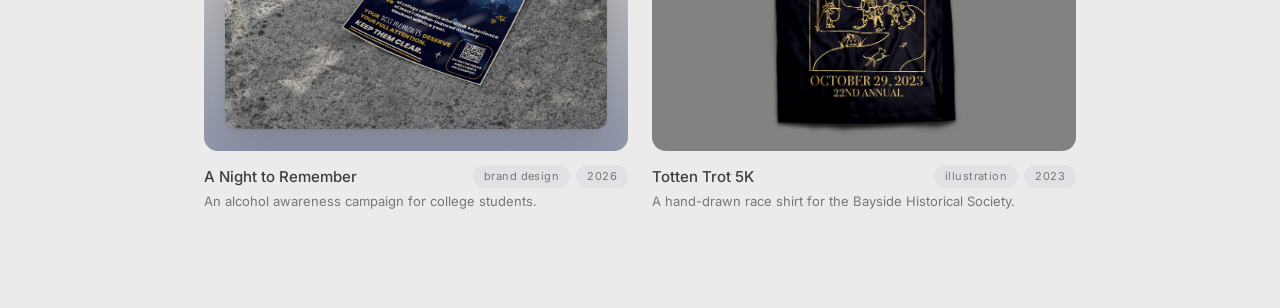
==== commit 410380a2: "Home: centred pond hero, fading lamp cord, glowing fireflies at night; leaf-hat duck in the nav Co-A" ====
--- a/index.html
+++ b/index.html
@@ -21,7 +21,7 @@
   <header>
     <nav class="nav" aria-label="Main">
       <a class="brand" href="index.html">
-        <img src="assets/duck-nav.png" alt="" width="120" height="192">
+        <img src="assets/duck-nav-leaf.png" alt="" width="97" height="104">
         <span>katie lee</span>
       </a>
 
@@ -67,7 +67,7 @@
           </svg>
         </button>
         <img class="hero-art" draggable="false" src="assets/hero/pond-duck.jpg" alt="Illustration of a little yellow duck with a leaf hat floating in a green pond, surrounded by hanging willow leaves, water plants and fireflies" width="2000" height="1390">
-        <div class="ripples" id="ripples" aria-hidden="true"></div>
+        <div class="ripples" id="ripples" aria-hidden="true"><div class="fireflies"><span style="left:88.45%;top:7.41%;--s:1;--d:0.71s;--t:3.38s"></span><span style="left:35.13%;top:23.71%;--s:1.25;--d:1.11s;--t:3.49s"></span><span style="left:34.13%;top:26.67%;--s:1;--d:1.88s;--t:2.52s"></span><span style="left:32.36%;top:32.24%;--s:1;--d:0.04s;--t:3.91s"></span><span style="left:70.4%;top:60.92%;--s:1.25;--d:0.78s;--t:2.82s"></span><span style="left:74.98%;top:61.53%;--s:1.25;--d:2.99s;--t:3.25s"></span><span style="left:68.11%;top:64.64%;--s:1.25;--d:2.51s;--t:3.26s"></span><span style="left:15.42%;top:68.91%;--s:1.6;--d:1.92s;--t:2.67s"></span><span style="left:12.86%;top:70.27%;--s:1.25;--d:1.90s;--t:3.96s"></span><span style="left:69.33%;top:73.83%;--s:1;--d:1.57s;--t:3.73s"></span><span style="left:15.81%;top:74.58%;--s:1.25;--d:2.01s;--t:2.52s"></span><span style="left:8.31%;top:74.92%;--s:1.25;--d:2.27s;--t:3.46s"></span><span style="left:68.21%;top:76.21%;--s:1;--d:0.90s;--t:2.46s"></span><span style="left:17.08%;top:76.59%;--s:1;--d:2.60s;--t:3.25s"></span><span style="left:63.86%;top:78.83%;--s:1.25;--d:2.16s;--t:3.98s"></span><span style="left:66.23%;top:79.36%;--s:1;--d:2.14s;--t:4.06s"></span><span style="left:67.61%;top:81.62%;--s:1;--d:1.18s;--t:3.84s"></span><span style="left:92.62%;top:84.08%;--s:1;--d:1.33s;--t:4.08s"></span><span style="left:93.55%;top:86.23%;--s:1.25;--d:2.64s;--t:2.58s"></span><span style="left:92.23%;top:89.58%;--s:1.6;--d:0.41s;--t:2.79s"></span></div></div>
       </div>
       <a class="scroll-cue" href="#work" aria-label="Scroll to projects">
         <svg viewBox="0 0 24 24" fill="none" stroke="currentColor" stroke-width="1.6" stroke-linecap="round" stroke-linejoin="round">
--- a/styles.css
+++ b/styles.css
@@ -1139,3 +1139,36 @@
 .ripple.ambient circle.shine { stroke: rgba(214, 238, 230, 0.4); stroke-width: 1.3; }
 @keyframes ripple-ambient { 0% { scale: 0.2; opacity: 0; } 15% { opacity: 1; } 100% { scale: 1; opacity: 0; } }
 .ripple.ambient circle { animation-name: ripple-ambient; }
+/* Home: the pond fills the first screen, centred, with the arrow just below it */
+.hero {
+  --nav-h: 64px;
+  min-height: calc(100svh - var(--nav-h));
+  display: flex; flex-direction: column; justify-content: center; align-items: center;
+  padding-top: 0; padding-bottom: 12px;
+}
+.hero.wrap { max-width: 1040px; }
+.hero .placeholder { width: min(100%, calc((100svh - var(--nav-h) - 96px) * 2000 / 1100)); }
+.hero .scroll-cue { margin-top: 18px; animation: cue-bob 2.4s ease-in-out infinite; }
+@keyframes cue-bob { 0%, 100% { transform: translateY(0); } 50% { transform: translateY(4px); } }
+@media (prefers-reduced-motion: reduce) { .hero .scroll-cue { animation: none; } }
+@media (max-width: 720px) {
+  .hero { --nav-h: 96px; }
+  .hero .placeholder { width: 100%; }
+}
+/* Lamp cord fades in from the top so it melts into the cloudy edge of the pond */
+.hero .lamp-cord { -webkit-mask-image: linear-gradient(to bottom, transparent 0%, #000 70%); mask-image: linear-gradient(to bottom, transparent 0%, #000 70%); }
+/* Fireflies glow when the lamp is off: soft lights placed over the painted ones, gently twinkling.
+   The layer matches how the picture is cropped (cover, centred at 52%). */
+.fireflies { position: absolute; left: 0; width: 100%; aspect-ratio: 2000 / 1390; top: 52%; transform: translateY(-52%); opacity: 0; transition: opacity 0.8s ease; }
+.fireflies span {
+  position: absolute; width: 6px; height: 6px; margin: -3px 0 0 -3px; border-radius: 50%;
+  background: #fff6c8;
+  box-shadow: 0 0 6px 2px rgba(255, 230, 140, 0.95), 0 0 18px 7px rgba(255, 205, 90, 0.5), 0 0 40px 14px rgba(255, 190, 70, 0.18);
+  scale: var(--s);
+  animation: firefly var(--t) ease-in-out var(--d) infinite;
+}
+@keyframes firefly { 0%, 100% { opacity: 0.55; } 50% { opacity: 1; } }
+:root[data-theme="dark"] .fireflies { opacity: 1; }
+@media (prefers-color-scheme: dark) { :root:not([data-theme="light"]) .fireflies { opacity: 1; } }
+@media (prefers-reduced-motion: reduce) { .fireflies span { animation: none; } }
+@media (max-width: 720px) { .fireflies { top: 0; height: 100%; width: auto; left: 50%; transform: translateX(-50%); } }
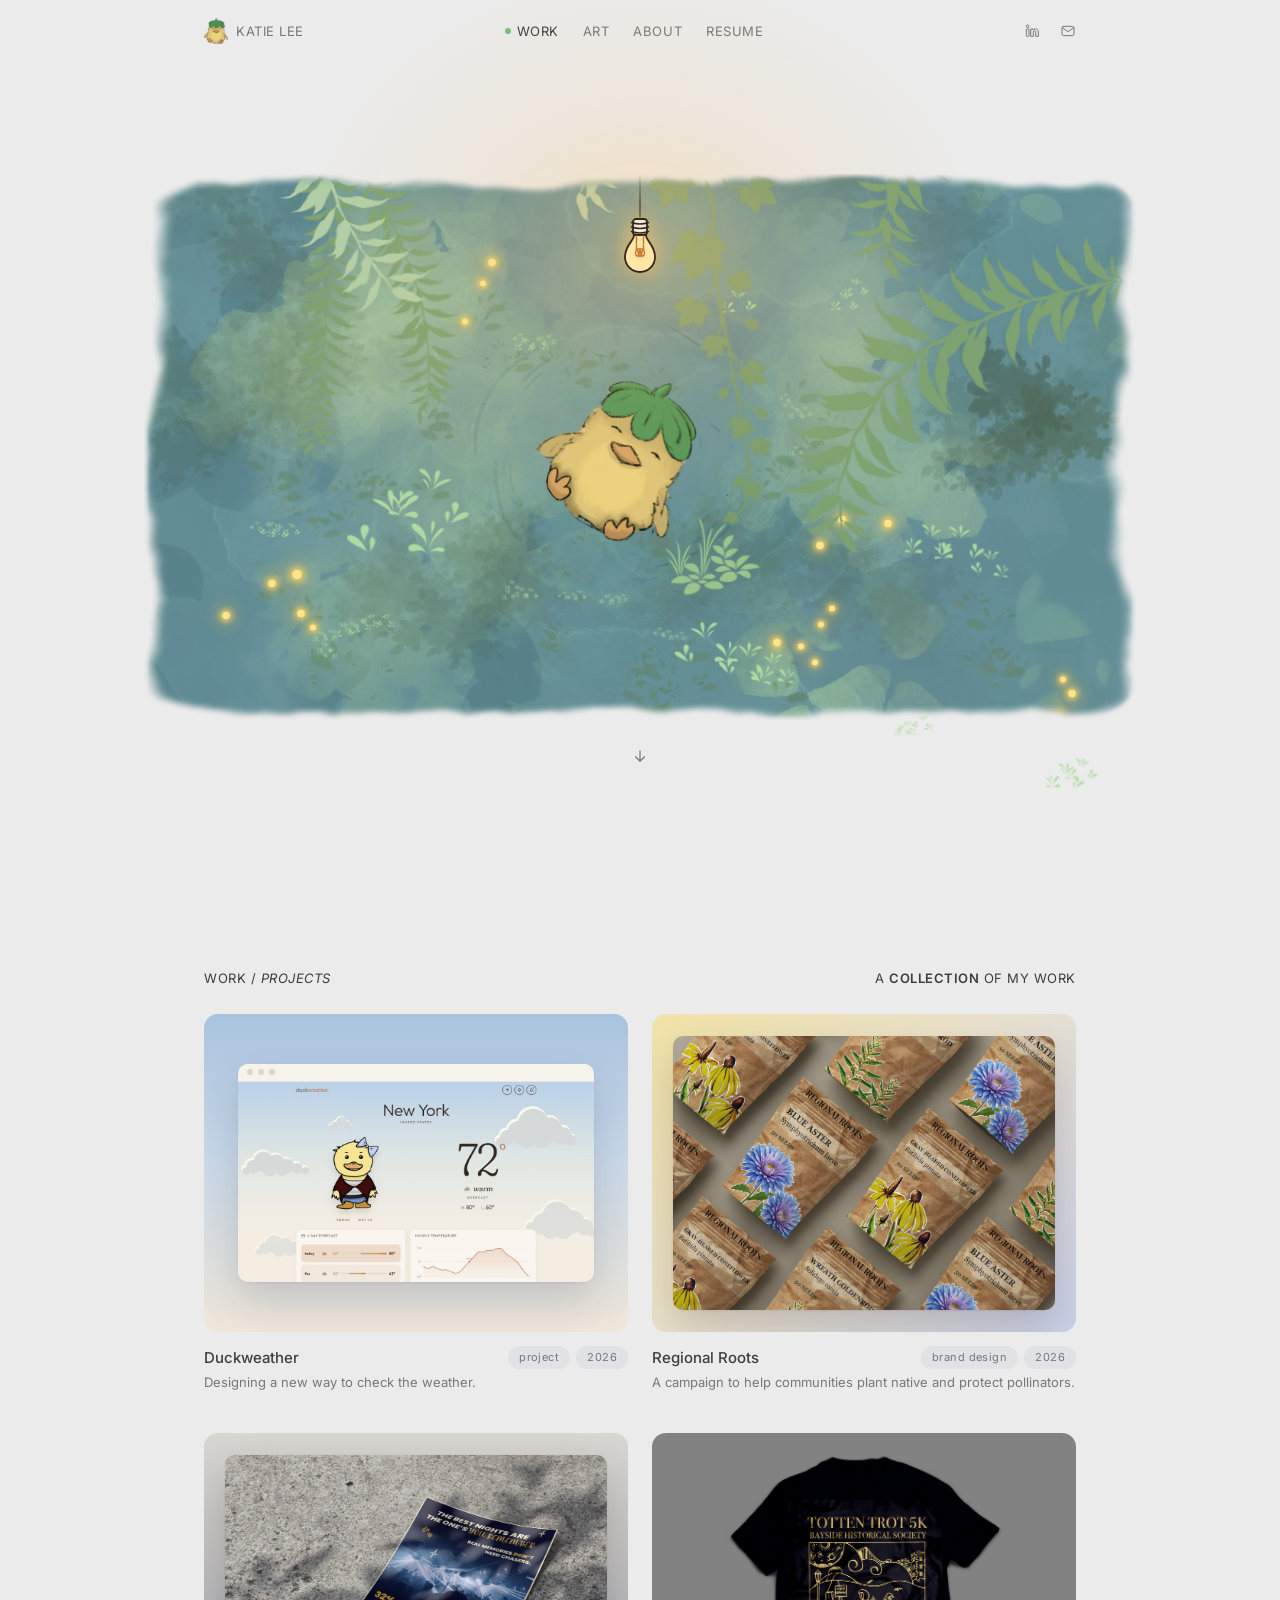
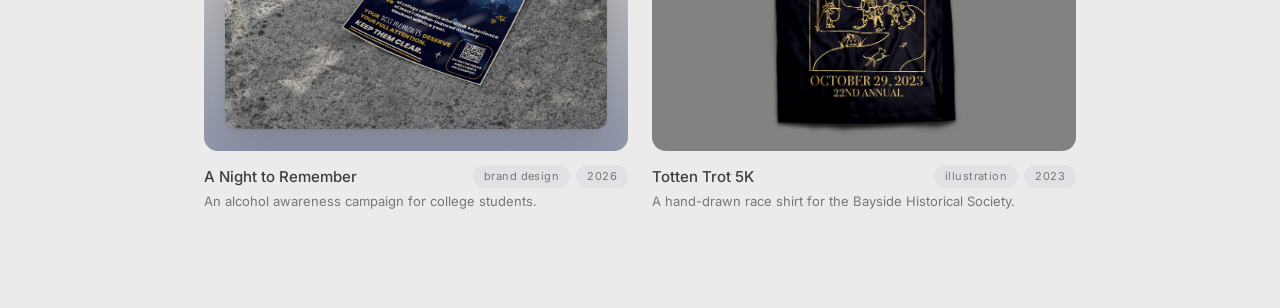
==== commit 830771d5: "Home pond comes alive: layered duck with snow angels, swaying branches, water ripples that bend the " ====
--- a/index.html
+++ b/index.html
@@ -66,8 +66,50 @@
             <path class="filament" d="M18.5 18v13M25.5 18v13M18.5 31h7M18.5 31q-2.5 6 1.2 7.5 1.8-3.5-1.2-7.5M22 31q-1.8 7 0 8 1.8-1 0-8M25.5 31q2.5 6-1.2 7.5-1.8-3.5 1.2-7.5"/>
           </svg>
         </button>
-        <img class="hero-art" draggable="false" src="assets/hero/pond-duck.jpg" alt="Illustration of a little yellow duck with a leaf hat floating in a green pond, surrounded by hanging willow leaves, water plants and fireflies" width="2000" height="1390">
-        <div class="ripples" id="ripples" aria-hidden="true"><div class="fireflies"><span style="left:88.45%;top:7.41%;--s:1;--d:0.71s;--t:3.38s"></span><span style="left:35.13%;top:23.71%;--s:1.25;--d:1.11s;--t:3.49s"></span><span style="left:34.13%;top:26.67%;--s:1;--d:1.88s;--t:2.52s"></span><span style="left:32.36%;top:32.24%;--s:1;--d:0.04s;--t:3.91s"></span><span style="left:70.4%;top:60.92%;--s:1.25;--d:0.78s;--t:2.82s"></span><span style="left:74.98%;top:61.53%;--s:1.25;--d:2.99s;--t:3.25s"></span><span style="left:68.11%;top:64.64%;--s:1.25;--d:2.51s;--t:3.26s"></span><span style="left:15.42%;top:68.91%;--s:1.6;--d:1.92s;--t:2.67s"></span><span style="left:12.86%;top:70.27%;--s:1.25;--d:1.90s;--t:3.96s"></span><span style="left:69.33%;top:73.83%;--s:1;--d:1.57s;--t:3.73s"></span><span style="left:15.81%;top:74.58%;--s:1.25;--d:2.01s;--t:2.52s"></span><span style="left:8.31%;top:74.92%;--s:1.25;--d:2.27s;--t:3.46s"></span><span style="left:68.21%;top:76.21%;--s:1;--d:0.90s;--t:2.46s"></span><span style="left:17.08%;top:76.59%;--s:1;--d:2.60s;--t:3.25s"></span><span style="left:63.86%;top:78.83%;--s:1.25;--d:2.16s;--t:3.98s"></span><span style="left:66.23%;top:79.36%;--s:1;--d:2.14s;--t:4.06s"></span><span style="left:67.61%;top:81.62%;--s:1;--d:1.18s;--t:3.84s"></span><span style="left:92.62%;top:84.08%;--s:1;--d:1.33s;--t:4.08s"></span><span style="left:93.55%;top:86.23%;--s:1.25;--d:2.64s;--t:2.58s"></span><span style="left:92.23%;top:89.58%;--s:1.6;--d:0.41s;--t:2.79s"></span></div></div>
+        <img class="hero-art" draggable="false" src="assets/hero/pond-scene.jpg" alt="Illustration of a little yellow duck with a leaf hat floating in a green pond, surrounded by hanging willow leaves, water plants and fireflies" width="2000" height="1390">
+        <canvas class="hero-art water" id="water" aria-hidden="true" hidden></canvas>
+        <div class="ripples" id="ripples" aria-hidden="true"><div class="dapples"><i></i><i></i></div><div class="fireflies"><span style="left:88.45%;top:7.41%;--s:1;--d:0.71s;--t:3.38s"></span><span style="left:35.13%;top:23.71%;--s:1.25;--d:1.11s;--t:3.49s"></span><span style="left:34.13%;top:26.67%;--s:1;--d:1.88s;--t:2.52s"></span><span style="left:32.36%;top:32.24%;--s:1;--d:0.04s;--t:3.91s"></span><span style="left:70.4%;top:60.92%;--s:1.25;--d:0.78s;--t:2.82s"></span><span style="left:74.98%;top:61.53%;--s:1.25;--d:2.99s;--t:3.25s"></span><span style="left:68.11%;top:64.64%;--s:1.25;--d:2.51s;--t:3.26s"></span><span style="left:15.42%;top:68.91%;--s:1.6;--d:1.92s;--t:2.67s"></span><span style="left:12.86%;top:70.27%;--s:1.25;--d:1.90s;--t:3.96s"></span><span style="left:69.33%;top:73.83%;--s:1;--d:1.57s;--t:3.73s"></span><span style="left:15.81%;top:74.58%;--s:1.25;--d:2.01s;--t:2.52s"></span><span style="left:8.31%;top:74.92%;--s:1.25;--d:2.27s;--t:3.46s"></span><span style="left:68.21%;top:76.21%;--s:1;--d:0.90s;--t:2.46s"></span><span style="left:17.08%;top:76.59%;--s:1;--d:2.60s;--t:3.25s"></span><span style="left:63.86%;top:78.83%;--s:1.25;--d:2.16s;--t:3.98s"></span><span style="left:66.23%;top:79.36%;--s:1;--d:2.14s;--t:4.06s"></span><span style="left:67.61%;top:81.62%;--s:1;--d:1.18s;--t:3.84s"></span><span style="left:92.62%;top:84.08%;--s:1;--d:1.33s;--t:4.08s"></span><span style="left:93.55%;top:86.23%;--s:1.25;--d:2.64s;--t:2.58s"></span><span style="left:92.23%;top:89.58%;--s:1.6;--d:0.41s;--t:2.79s"></span></div></div>
+        <!-- The duck, in separate pieces so it can bob, paddle and make snow angels -->
+        <div class="pond-stage" aria-hidden="true">
+          <!-- Little plants floating on the water: they bob when tapped or when a ripple passes under them -->
+          <img class="floater" src="assets/hero/floaters/f1.webp" alt="" draggable="false" style="left:69.050%;top:25.683%;width:4.150%">
+          <img class="floater" src="assets/hero/floaters/f2.webp" alt="" draggable="false" style="left:57.950%;top:27.338%;width:3.900%">
+          <img class="floater" src="assets/hero/floaters/f3.webp" alt="" draggable="false" style="left:36.950%;top:33.453%;width:4.800%">
+          <img class="floater" src="assets/hero/floaters/f4.webp" alt="" draggable="false" style="left:63.750%;top:42.230%;width:3.850%">
+          <img class="floater" src="assets/hero/floaters/f5.webp" alt="" draggable="false" style="left:64.800%;top:49.856%;width:1.800%">
+          <img class="floater" src="assets/hero/floaters/f6.webp" alt="" draggable="false" style="left:27.550%;top:53.309%;width:3.600%">
+          <img class="floater" src="assets/hero/floaters/f7.webp" alt="" draggable="false" style="left:22.850%;top:56.403%;width:9.950%">
+          <img class="floater" src="assets/hero/floaters/f8.webp" alt="" draggable="false" style="left:10.450%;top:60.935%;width:5.400%">
+          <img class="floater" src="assets/hero/floaters/f9.webp" alt="" draggable="false" style="left:76.550%;top:61.367%;width:6.950%">
+          <img class="floater" src="assets/hero/floaters/f10.webp" alt="" draggable="false" style="left:20.250%;top:61.439%;width:3.250%">
+          <img class="floater" src="assets/hero/floaters/f11.webp" alt="" draggable="false" style="left:83.100%;top:64.101%;width:4.250%">
+          <img class="floater" src="assets/hero/floaters/f12.webp" alt="" draggable="false" style="left:35.900%;top:69.424%;width:4.050%">
+          <img class="floater" src="assets/hero/floaters/f13.webp" alt="" draggable="false" style="left:41.500%;top:70.935%;width:3.250%">
+          <img class="floater" src="assets/hero/floaters/f14.webp" alt="" draggable="false" style="left:45.700%;top:71.439%;width:3.350%">
+          <img class="floater" src="assets/hero/floaters/f15.webp" alt="" draggable="false" style="left:16.800%;top:74.460%;width:8.700%">
+          <img class="floater" src="assets/hero/floaters/f16.webp" alt="" draggable="false" style="left:51.100%;top:75.612%;width:14.600%">
+          <img class="floater" src="assets/hero/floaters/f17.webp" alt="" draggable="false" style="left:75.450%;top:89.137%;width:4.300%">
+          <img class="floater" src="assets/hero/floaters/f18.webp" alt="" draggable="false" style="left:90.700%;top:95.252%;width:5.550%">
+          <img class="duck-part plants" src="assets/hero/branches/plants.webp" alt="" draggable="false" style="left:52.350%;top:60.432%;width:9.900%">
+          <div class="pond-duck" id="duck">
+            <img class="duck-part body" src="assets/hero/duck/duck-body.webp" alt="" draggable="false" style="left:39.703%;top:40.183%;width:16.102%">
+            <img class="duck-part foot-l" src="assets/hero/duck/left-foot.webp" alt="" draggable="false" style="left:40.424%;top:49.939%;width:4.364%">
+            <img class="duck-part foot-r" src="assets/hero/duck/right-foot.webp" alt="" draggable="false" style="left:44.873%;top:58.598%;width:6.780%">
+            <img class="duck-part wing-l" src="assets/hero/duck/left-wing.webp" alt="" draggable="false" style="left:39.449%;top:46.646%;width:5.975%">
+            <img class="duck-part wing-r" src="assets/hero/duck/right-wing.webp" alt="" draggable="false" style="left:49.619%;top:54.085%;width:4.280%">
+          </div>
+        </div>
+        <!-- Branches hanging over the pond, each swaying from where it's attached -->
+        <div class="ripples" aria-hidden="true"><div class="pond-stage branches">
+          <img class="branch" data-sway="1.0" src="assets/hero/branches/willow-left-back.webp" alt="" draggable="false" style="left:14.300%;top:0%;width:19.050%;transform-origin:11.5% 0%">
+          <img class="branch" data-sway="1.2" src="assets/hero/branches/branch-right-top.webp" alt="" draggable="false" style="left:71.000%;top:0%;width:16.100%;transform-origin:87% 0%">
+          <img class="branch" data-sway="0.8" src="assets/hero/branches/branch-right.webp" alt="" draggable="false" style="left:64.050%;top:19.568%;width:34.950%;transform-origin:100% 12.2%">
+          <img class="branch" data-sway="1.2" src="assets/hero/branches/willow-left.webp" alt="" draggable="false" style="left:12.950%;top:0%;width:15.750%;transform-origin:22.5% 0%">
+          <img class="branch" data-sway="1.6" src="assets/hero/branches/willow-centre.webp" alt="" draggable="false" style="left:39.800%;top:0%;width:10.250%;transform-origin:36.1% 0%">
+          <img class="branch" data-sway="0.9" src="assets/hero/branches/ivy.webp" alt="" draggable="false" style="left:48.150%;top:0%;width:15.900%;transform-origin:43.1% 0%">
+        </div></div>
+        <!-- Falling leaves land on top of everything, the duck included -->
+        <div class="ripples leaves" id="leaves" aria-hidden="true"></div>
       </div>
       <a class="scroll-cue" href="#work" aria-label="Scroll to projects">
         <svg viewBox="0 0 24 24" fill="none" stroke="currentColor" stroke-width="1.6" stroke-linecap="round" stroke-linejoin="round">
@@ -147,53 +189,437 @@
       const NS = 'http://www.w3.org/2000/svg';
       const reduce = matchMedia('(prefers-reduced-motion: reduce)').matches;
 
+      // One brush stroke along a wobbly circle: thin at both ends, full in the middle
+      function brushArc(rad, from, len, width, w1, w2) {
+        const N = 36, outer = [], inner = [];
+        for (let j = 0; j <= N; j++) {
+          const u = j / N, th = from + len * u;
+          const rr = rad * (1 + 0.022 * Math.sin(2 * th + w1) + 0.014 * Math.sin(3 * th + w2));
+          const half = width / 2 * Math.pow(Math.sin(Math.PI * u), 0.75);
+          outer.push([100 + (rr + half) * Math.cos(th), 100 + (rr + half) * Math.sin(th)]);
+          inner.push([100 + (rr - half) * Math.cos(th), 100 + (rr - half) * Math.sin(th)]);
+        }
+        const pts = outer.concat(inner.reverse()).map(q => q[0].toFixed(1) + ' ' + q[1].toFixed(1));
+        const path = document.createElementNS(NS, 'path');
+        path.setAttribute('d', 'M' + pts.join('L') + 'Z');
+        return path;
+      }
+
+      // Spread a ring out on 20 held frames a second, so the water feels hand-animated too
+      function heldFrames(g, dur, delay) {
+        const n = Math.round(dur * 20), frames = [];
+        for (let j = 0; j <= n; j++) {
+          const u = j / n, e = 1 - Math.pow(1 - u, 2.6);       // fast at first, then slowing as it widens
+          const fade = u < 0.1 ? u / 0.1 : u < 0.6 ? 1 - (u - 0.1) / 0.5 * 0.25 : 0.75 * (1 - (u - 0.6) / 0.4);
+          frames.push({ scale: String(0.15 + 0.85 * e), opacity: fade, easing: 'steps(1, end)' });
+        }
+        g.animate(frames, { duration: dur * 1000, delay: delay * 1000, fill: 'both' });
+      }
+
+      const waves = [];                                    // every ripple on the pond (x, y in the pond's px), for things floating on it
+
+      // ---- Water: the pond is redrawn with WebGL so each ripple bends the picture under it, like real water.
+      // Only the water is distorted; the duck, branches and fireflies sit above it. Falls back to the plain picture.
+      const water = (() => {
+        const canvas = document.getElementById('water'), img = document.querySelector('img.hero-art');
+        const gl = canvas.getContext('webgl', { premultipliedAlpha: false, antialias: false });
+        if (!gl || reduce) return null;
+        const MAX = 32;
+        const vs = 'attribute vec2 a; varying vec2 v; void main() { v = a * 0.5 + 0.5; v.y = 1.0 - v.y; gl_Position = vec4(a, 0.0, 1.0); }';
+        const fs = `precision mediump float;
+          uniform sampler2D img; uniform vec2 res, imgSize; uniform float now, dpr;
+          uniform vec4 rip[${MAX}]; uniform vec2 ripSize[${MAX}];
+          varying vec2 v;
+          void main() {
+            vec2 p = v * res, disp = vec2(0.0); float light = 0.0;
+            for (int i = 0; i < ${MAX}; i++) {
+              vec4 r = rip[i];
+              if (r.w <= 0.0) continue;
+              float u = (now - r.z) / ripSize[i].y;
+              if (u < 0.0 || u >= 1.0) continue;
+              float rad = ripSize[i].x * (1.0 - pow(1.0 - u, 2.6));          // spreads like the drawn rings
+              vec2 d = p - r.xy; float dist = length(d) + 0.001, x = (dist - rad) / dpr;
+              float wave = sin(x * 0.55) * exp(-x * x / 140.0) * (1.0 - u) * r.w * dpr;
+              disp += d / dist * wave; light += wave / dpr;
+            }
+            float s = max(res.x / imgSize.x, res.y / imgSize.y);
+            vec2 size = imgSize * s, off = (res - size) * vec2(0.5, 0.52);   // same crop as the picture (cover, 52%)
+            vec4 c = texture2D(img, (p + disp - off) / size);
+            gl_FragColor = vec4(c.rgb * (1.0 + light * 0.03), 1.0);
+          }`;
+        const sh = (type, src) => { const o = gl.createShader(type); gl.shaderSource(o, src); gl.compileShader(o); return o; };
+        const prog = gl.createProgram();
+        gl.attachShader(prog, sh(gl.VERTEX_SHADER, vs)); gl.attachShader(prog, sh(gl.FRAGMENT_SHADER, fs)); gl.linkProgram(prog);
+        if (!gl.getProgramParameter(prog, gl.LINK_STATUS)) return null;
+        gl.useProgram(prog);
+        gl.bindBuffer(gl.ARRAY_BUFFER, gl.createBuffer());
+        gl.bufferData(gl.ARRAY_BUFFER, new Float32Array([-1, -1, 1, -1, -1, 1, 1, 1]), gl.STATIC_DRAW);
+        const loc = gl.getAttribLocation(prog, 'a'); gl.enableVertexAttribArray(loc); gl.vertexAttribPointer(loc, 2, gl.FLOAT, false, 0, 0);
+        const U = n => gl.getUniformLocation(prog, n);
+        const ripples = [];                                  // [x, y, start, strength, radius, duration]
+        const KINDS = { tap: [2.4, 70, 3.4], ambient: [1.6, 90, 4.6], soft: [0.9, 110, 5.5], wake: [0.4, 28, 1.5] };
+        let ready = false, drawing = false, lastStep = -1;
+
+        function draw(now) {
+          const dpr = Math.min(devicePixelRatio || 1, 2), w = Math.round(canvas.clientWidth * dpr), h = Math.round(canvas.clientHeight * dpr);
+          if (canvas.width !== w || canvas.height !== h) { canvas.width = w; canvas.height = h; gl.viewport(0, 0, w, h); }
+          const live = ripples.filter(r => now - r[2] < r[5]);
+          ripples.length = 0; ripples.push(...live);
+          const data = new Float32Array(MAX * 4), size = new Float32Array(MAX * 2);
+          live.slice(-MAX).forEach((r, i) => { data.set([r[0] * dpr, r[1] * dpr, r[2], r[3]], i * 4); size.set([r[4] * dpr, r[5]], i * 2); });
+          gl.uniform2f(U('res'), w, h); gl.uniform2f(U('imgSize'), img.naturalWidth, img.naturalHeight);
+          gl.uniform1f(U('now'), now); gl.uniform1f(U('dpr'), dpr);
+          gl.uniform4fv(U('rip'), data); gl.uniform2fv(U('ripSize'), size);
+          gl.drawArrays(gl.TRIANGLE_STRIP, 0, 4);
+          return live.length > 0;
+        }
+        function loop() {                                    // 20 held frames a second, like the drawn ripples
+          const now = performance.now() / 1000, step = Math.floor(now * 20);
+          if (step !== lastStep) { lastStep = step; if (!draw(step / 20)) { drawing = false; return; } }
+          requestAnimationFrame(loop);
+        }
+        function start() {
+          try {
+            gl.bindTexture(gl.TEXTURE_2D, gl.createTexture());
+            gl.texImage2D(gl.TEXTURE_2D, 0, gl.RGBA, gl.RGBA, gl.UNSIGNED_BYTE, img);
+            [gl.TEXTURE_WRAP_S, gl.TEXTURE_WRAP_T].forEach(k => gl.texParameteri(gl.TEXTURE_2D, k, gl.CLAMP_TO_EDGE));
+            gl.texParameteri(gl.TEXTURE_2D, gl.TEXTURE_MIN_FILTER, gl.LINEAR);
+            if (gl.getError()) return;
+          } catch (e) { return; }                            // e.g. opened straight from disk: keep the plain picture
+          ready = true; canvas.hidden = false; img.style.visibility = 'hidden';
+          draw(performance.now() / 1000);
+          addEventListener('resize', () => draw(performance.now() / 1000));
+        }
+        img.complete && img.naturalWidth ? start() : img.addEventListener('load', start, { once: true });
+        return {
+          // kind: 'tap', 'ambient' (leaf landing), 'soft' (behind the duck) or 'wake' (the cursor trailing through)
+          add(x, y, kind) {
+            if (!ready) return false;
+            const [strength, radius, duration] = KINDS[kind] || KINDS.tap;
+            ripples.push([x, y, performance.now() / 1000, strength, radius, duration]);
+            waves.push({ x, y, t0: performance.now() / 1000, strength, radius, dur: duration });
+            if (!drawing) { drawing = true; requestAnimationFrame(loop); }
+            return true;
+          },
+        };
+      })();
+
       function ripple(x, y, ambient) {
+        if (water && water.add(x, y, ambient ? 'ambient' : 'tap')) return;      // the water itself ripples; the drawn rings are only a fallback
         const r = document.createElement('div');
         r.className = ambient ? 'ripple ambient' : 'ripple';
         r.style.left = x + 'px';
         r.style.top = y + 'px';
         const svg = document.createElementNS(NS, 'svg');
         svg.setAttribute('viewBox', '0 0 200 200');
-        // Three loose, broken rings like the hand-drawn ones around the duck
-        [0, 1, 2].forEach(i => {
-          const c = document.createElementNS(NS, 'circle');
-          c.setAttribute('cx', 100); c.setAttribute('cy', 100); c.setAttribute('r', 96 - i * 4);
-          c.setAttribute('pathLength', 100);
-          const gap = 8 + Math.random() * 14;
-          c.setAttribute('stroke-dasharray', `${30 + Math.random() * 25} ${gap} ${18 + Math.random() * 20} ${gap}`);
-          c.style.transform = `rotate(${Math.random() * 360}deg)`;
-          c.style.animationDelay = (i * 0.22) + 's';
-          c.classList.add(i === 1 ? 'shine' : 'ring');
-          svg.appendChild(c);
+        // Two rings of tapered brush arcs with a slight wobble, like the rings painted around the duck
+        [0, 1].forEach(i => {
+          const g = document.createElementNS(NS, 'g');
+          g.setAttribute('class', 'rg ' + (i ? 'slate' : 'blue'));
+          const rad = 92 - i * 9, w1 = Math.random() * 6, w2 = Math.random() * 6;
+          let at = Math.random() * Math.PI * 2;
+          const arcs = 2 + Math.round(Math.random());
+          for (let k = 0; k < arcs; k++) {
+            const len = (Math.PI * 2 / arcs) * (0.55 + Math.random() * 0.3);
+            g.appendChild(brushArc(rad, at, len, (i ? 2.4 : 3.2) * (0.8 + Math.random() * 0.4), w1, w2));
+            at += Math.PI * 2 / arcs + (Math.random() - 0.5) * 0.4;
+          }
+          svg.appendChild(g);
+          if (!reduce) heldFrames(g, ambient ? 4.6 : 3.4, i * 0.35);
         });
         r.appendChild(svg);
         layer.appendChild(r);
-        setTimeout(() => r.remove(), reduce ? 900 : ambient ? 4200 : 2600);
-      }
-
-      // Where the duck sits on screen (the picture is cropped with object-fit: cover)
-      const art = document.querySelector('.hero-art');
-      const DUCK = { x: 0.47, y: 0.52 };                 // position of the duck in the original illustration
-      function duckPoint() {
-        const W = stage.clientWidth, H = stage.clientHeight;
-        const iw = art.naturalWidth || 2000, ih = art.naturalHeight || 1390;
-        const k = Math.max(W / iw, H / ih), dw = iw * k, dh = ih * k;
-        return { x: (W - dw) * 0.5 + DUCK.x * dw, y: (H - dh) * 0.52 + DUCK.y * dh };
-      }
-
-      // A gentle ripple drifts out from the duck every few seconds, while the pond is on screen
-      let timer = null;
-      const tick = () => { const p = duckPoint(); ripple(p.x, p.y, true); };
-      const startAmbient = () => { if (!timer) { tick(); timer = setInterval(tick, 2800); } };
-      const stopAmbient = () => { clearInterval(timer); timer = null; };
-      // Turned off for now (waiting on the layered duck). To bring it back, uncomment:
-      // if (!reduce) {
-      //   new IntersectionObserver(([e]) => (e.isIntersecting && !document.hidden) ? startAmbient() : stopAmbient(), { threshold: 0.2 }).observe(stage);
-      //   document.addEventListener('visibilitychange', () => document.hidden ? stopAmbient() : startAmbient());
-      // }
+        setTimeout(() => r.remove(), reduce ? 900 : ambient ? 5200 : 4000);
+      }
+
+      // ---- The duck: bobs, breathes and paddles; makes snow angels while you hover (or tap) it ----
+      const duck = document.getElementById('duck');
+      const part = sel => duck.querySelector(sel);
+      const body = part('.body'), wingL = part('.wing-l'), wingR = part('.wing-r'), footL = part('.foot-l'), footR = part('.foot-r');
+      // Each wing's shoulder (pivot) and tip in the illustration's 2360×1640 canvas
+      const WINGS = [
+        { pivot: { x: 1055, y: 788 }, tip: { x: 940, y: 800 }, dir: 1 },
+        { pivot: { x: 1227, y: 901 }, tip: { x: 1205, y: 1035 }, dir: -1 },
+      ];
+      const pond = document.querySelector('.pond-stage');
+      function canvasPoint(pt) {
+        const box = stage.getBoundingClientRect(), s = pond.getBoundingClientRect();
+        return { x: s.left - box.left + pt.x / 2360 * s.width, y: s.top - box.top + pt.y / 1640 * s.height };
+      }
+
+      let hovering = false, angelUntil = 0;
+      function overDuck(e) {
+        const r = body.getBoundingClientRect(), pad = r.width * 0.12;
+        return e.clientX > r.left - pad && e.clientX < r.right + pad && e.clientY > r.top - pad && e.clientY < r.bottom + pad;
+      }
+      stage.addEventListener('pointermove', e => { if (e.pointerType === 'mouse') hovering = overDuck(e); });
+      stage.addEventListener('pointerleave', () => { hovering = false; });
+
+      let running = false, raf = 0;
+
+      // Every few seconds the duck's gentle paddling sends a faint ring out through the water behind him
+      let duckRippleTimer = null;
+      function duckRipple() {
+        if (water) { const p = canvasPoint({ x: 1120, y: 880 }); water.add(p.x, p.y, 'soft'); }
+        duckRippleTimer = setTimeout(duckRipple, 3500 + Math.random() * 2500);
+      }
+
+      // Now and then a willow leaf drops onto the pond, makes a little ripple, and drifts slowly across
+      const leafLayer = document.getElementById('leaves');
+      let leafTimer = null;
+      function dropLeaf(fromX, fromY) {
+        const W = layer.clientWidth, H = layer.clientHeight;
+        const x = fromX ?? W * (0.15 + Math.random() * 0.7), y = fromY ?? H * (0.12 + Math.random() * 0.3);
+        const dx = (Math.random() < 0.5 ? -1 : 1) * W * (0.12 + Math.random() * 0.12), dy = H * (0.25 + Math.random() * 0.2);
+        const spin = (Math.random() < 0.5 ? -1 : 1) * (40 + Math.random() * 60), turn = Math.random() * 360;
+        const leaf = document.createElement('img');
+        leaf.className = 'drift-leaf'; leaf.src = 'assets/hero/leaf.png'; leaf.alt = '';
+        leaf.style.width = Math.max(14, W * 0.028) + 'px';
+        // every leaf a slightly different green: some yellower, some deeper, some paler
+        leaf.style.setProperty('--tint', `hue-rotate(${(Math.random() * 34 - 18).toFixed(1)}deg) brightness(${(0.78 + Math.random() * 0.3).toFixed(2)}) saturate(${(0.8 + Math.random() * 0.5).toFixed(2)})`);
+        leafLayer.appendChild(leaf);
+        const dur = 22000 + Math.random() * 8000;
+        const at = (k, wob) => `translate(${x + dx * k + wob}px, ${y + dy * k}px) rotate(${turn + spin * k}deg)`;
+        const anim = leaf.animate([
+          { transform: at(0, 0) + ' scale(1.25)', opacity: 0 },
+          { transform: at(0.01, 0) + ' scale(1)', opacity: 1, offset: 0.04 },
+          { transform: at(0.3, W * 0.012), offset: 0.3 },
+          { transform: at(0.6, -W * 0.01), offset: 0.6 },
+          { transform: at(0.92, W * 0.006), opacity: 1, offset: 0.92 },
+          { transform: at(1, 0), opacity: 0 },
+        ], { duration: dur, easing: 'cubic-bezier(0.3, 0.2, 0.5, 1)', fill: 'forwards' });
+        setTimeout(() => ripple(x, y, true), dur * 0.03);   // touchdown
+        anim.onfinish = () => leaf.remove();
+      }
+      function leafLoop() { dropLeaf(); leafTimer = setTimeout(leafLoop, 16000 + Math.random() * 12000); }
+
+      // Fireflies: they flit away from the cursor, then drift slowly back to their spot once left alone
+      const flies = [...document.querySelectorAll('.fireflies span')].map(el => ({ el, bx: 0, by: 0, x: 0, y: 0, vx: 0, vy: 0, swirl: Math.random() < 0.5 ? -1 : 1 }));
+      let cursor = null, homesKnown = false;
+      function findHomes() {
+        const box = stage.getBoundingClientRect();
+        flies.forEach(f => { const r = f.el.getBoundingClientRect(); f.bx = r.left + r.width / 2 - box.left - f.x; f.by = r.top + r.height / 2 - box.top - f.y; });
+        homesKnown = true;
+      }
+      addEventListener('resize', () => { homesKnown = false; });
+      stage.addEventListener('pointermove', e => { const box = stage.getBoundingClientRect(); cursor = { x: e.clientX - box.left, y: e.clientY - box.top }; });
+      stage.addEventListener('pointerleave', () => { cursor = null; });
+      function moveFlies(dt) {
+        if (!cursor && flies.every(f => Math.abs(f.x) + Math.abs(f.y) + Math.abs(f.vx) + Math.abs(f.vy) < 0.05)) return;
+        if (!homesKnown) findHomes();
+        const R = stage.clientWidth * 0.12;
+        flies.forEach(f => {
+          let tx = 0, ty = 0;
+          if (cursor) {
+            const dx = f.bx - cursor.x, dy = f.by - cursor.y, d = Math.hypot(dx, dy) || 1;
+            if (d < R) {
+              const push = (1 - d / R) ** 1.5 * R * 0.9;
+              tx = dx / d * push - dy / d * push * 0.35 * f.swirl;     // away, with a little sideways flutter
+              ty = dy / d * push + dx / d * push * 0.35 * f.swirl;
+            }
+          }
+          const fleeing = Math.hypot(tx, ty) > 0.5, k = fleeing ? 14 : 2.2, c = fleeing ? 5 : 2.4;
+          f.vx += ((tx - f.x) * k - f.vx * c) * dt; f.vy += ((ty - f.y) * k - f.vy * c) * dt;
+          f.x += f.vx * dt; f.y += f.vy * dt;
+          f.el.style.translate = `${f.x.toFixed(2)}px ${f.y.toFixed(2)}px`;
+        });
+      }
+
+      // Branches sway gently, each at its own pace; now and then a breeze passes through from left to right
+      const SWAY = 3;                                      // overall strength of the sway
+      const branches = [...document.querySelectorAll('.branch')].map((el, i) => ({
+        el, amp: parseFloat(el.dataset.sway) * SWAY, period: 5.5 + i * 1.3, offset: i * 1.7,
+        lag: parseFloat(el.style.left) / 100 * 1.4,        // the breeze reaches branches further right a moment later
+        push: 0, spin: 0, drive: 0,                        // how far it's bent, how fast it's swinging, and the cursor's lingering nudge
+      }));
+      // Where each branch actually has leaves: a coarse map (one bit per 6px of the drawing), so the cursor only
+      // catches leaves, not the empty space around them. Built from the branch images; rebuild if they change.
+      const LEAF_MAPS = {
+        'willow-left-back': [64, 120, '//yAAAAAAAD//9AAAAAAAH//+AAAAAAAf//4wAAAAAD///ngAAAAAH//98AAAAAAB///wAAAAAAP//+AAAAAAA///xAAAAAAH///+AAAAAA////4AAAAAH////gAAAAAP///8AAAAAA////mAAAAAH////8AAAAAf////wAAAAA////+AAAAAH////jAAAAA/////+AAAAB/////4AAAAA/////AAAAAH////4AAAAA////+BgAAABv/////AAAAA/////8AAAAH/////wAAAA+////+AAAAB3////wAAAAD///f+OAAAA//////8AAAH///v//gAAAP//9//8gAAAf//v///AAAAf/+///8AAAA//////wAAAf/////+AAAD//////gAAAH///v/+GAAAP//g///8AAB///j///gAAD///P//8AAAH//7///gAAAD/+f//xwAAA//w////gAAH//j9//+AAA/3//P//wAAB8//w//+AAAAD//D//gAAAA//4P//8AAAP//B///4AAB//8P///AAAP//h///4AAAf/wD//ccAAAP/4Dn//4AAB//wA///AAAf/+AD//4AAD//wAf//AAAf//4B//4QAA///wP///gAP///B///+AB///4D///wAD///AH//+AADv/gAf/8PgAD//gAx///AAf//gAP//4AD///AA///AB///4AH//4AP//+AA//+AA///+AH//8AB///8Af///gH///gD////AP//8AH5//4AD/+AAAf7+AAP/8AAD/4AAB//+AAP/8AAP//8AB//8AH/+/gAP//+A///4AD///8B///gAf///gB///AA//z4AP//4AB//4AAf//AAAP/8AAf/wAAB//4AB//4AAf//+AP//wAH///8D//+AA////wf/9wAB///+B//4AAD///AD//4AAH//+AH//wAAP//wAH//AAAH/+AD//4AAB//4Af/8AAAf//AA//4AAD///wAn/8AAH///gH//4AAD//8A///AAAf//gB//4AAA//wAD//AAAA//AAf/4AAAP/+AD/+AAAB//wAH/8AAAD/gAAf/8AAAB8AAD//4AAAPgAAP//AAAAcAAAf/4AAAAAAAD//wAAAAAAAf/+AAAAAAAA//gAAAAAAAB//gAAAAAAAH//AAAAAAAA//8AAAAAAAB//gAAAAAAAD/8AAAAAAAA//wAAAAAAAH//gAAAAAAAf/8AAAAAAAA/wAAAAAAAAA+AAAAAAAAADwAAAAAAAA'],
+        'branch-right-top': [54, 62, 'AADw///3/AAD8f///+AAB///3/+AAB///v/8AMA/+/v/4AeAf//v/wAPwH//v3wAP4D///n4AP/APv/j4AH///P/j4AD///v/B4AB///v/A4AA///n/gQMAP//n/gAfAH//z7AAP/4P/x8AAH////w8AAD////wYAAB////wAAAA////wAAAAP///wAAAAAB/fwAAAAAD/f4AAAAAH+P8AAAAAP+H4AAAAAf/D8AAAHg//B+AAAP///g/AAAP///wOAAAH///wAAAAD///wAAAAA///wAAAAAf//wAAAA7///wAAAA////4AAAA////4AAAAf///8AAAAP9/P+AAAAAB/j/AAAAAD/wGAAAAAD/wAAAAAAH/4AAAAAAf/4AAAAAf//8AAAAA////AAAAA////gAAAAf///gAAAAH///gAAAAA/9/AAAAAD/+AAAAAAf//gAAAAA///wAAAAA/5/4AAAAAfh/+AAAAAAB//gAAAAAB//wAAAAAB/PgAAAAAA/AAAAAAAAfgAAAAAAAfgAAAAAAAPwAAAAAAAHgAAAAAA='],
+        'branch-right': [117, 107, 'AAAAAAAAAAAAAAAAA4AAAAAAAAAAAAAAAAAgHAAAAAAAAAAAAAAAAAOB4AAAAAAAAAAAAAAAABwPgAAAAAAAAAAAAEAAQOB8AAAAAAAAAAAAByAHB4PwgAAAAAAAAAAAO4A4PB/OAAAAAAAAAAAD3gHB8P94AAAAAAAAAAAf8A8P5/vAAAAAAAAAAgD/gHw/v94AAAAAAAAAOAf+A/H+//AAAAAAAAAB4D/8H8/3/8AAAAAAAAAPAP/wfz/f/gAAAAAAAAB8B//D/P5/+AAAAAAACAPwP/8f4/n/4AAAAAAA4A/B//x/j///AAAAAAAHgH+f//H+P//4AAAAAAAeAf///8f///+AAAAAAAD4D////g////wAAAABAAfwP///+////8AAAAAcAD/A/////////gAAAADgAP/H////////8AAAAAeAB/8f//////f/AAAAADwAH/w//////5/4AAAAAfAAf/D//+//+P/AAAAAB/gD/8H/////x+QAAAAAH/gP/4P/9//+PwAAAAAA//A////P///x8AAAAAAD/8D///j///8PgAAAABAP/wD//wf/3/h8AAAAAcA//gH/+H/8/4PAAAAADwD/+B//w//n+A8AAAAAPwP/4f/+P/4fgHgAAAAB/8//v//x//D8AYAAAAAH/5////+P/wfgAAAAAAA///////x/+B+AAAAAAAP//5///8H7wHwAAAAAAA///////w/OAcAAAAAQAD///7//+H54AAAAAAHAAf///f//g/GAAAAAAA8AB///7+/8DwAAAAAAAD4AD////n/gfAAAAAAAAf/4D///8/4B4AAAAAAAB//wA///n/AHAAAAAAAAH//wH//8fwAQAAAAAAAAf//h+//j/AAAAAAAAAAA////n/8P4AAAAAAAAAAD///4//g/AAAAAAAAAAAH///H/8H8AAAAAAAAAAAf//4//gfgAAAAAAAAAgAOP/n/4D8AAAAAAAAAPB//78//APwAAAAAAAAB////fj/4AeAAAAAAAAAH///7+f/AAgAAAAAAAAAf////5/4AAAAAAAAAAAH/////H/gAAAAAAAAAAA/////4f8AAAAAAAAAAAD///9/B/wAAAAAAAAAAAH////4H+AAAAAAAAAAAAf////Af4AAAAAAAAAAAAAP//4A/AAAAAAAAABgAAB8//gAwAAAAAAAAAeB/+fn/8AAAAAAAAAAAB////8//gAAAAAAAAAAAH////j/8AAAAAAAAAAAAf///+P/wAAAAAAAAAAAB////4/+AAAAAAAAAAAAD////j/4AAAAAAAAAAAAD/7z+H/gAAAAAAAAAAAAAf/f4P8AAAAAAAAAAAAAP/7/AfAAAAAAAAAAAAEP//v4AAAAAAAAAAAAAB///9/gAAAAAAAAAAAAAP////8AAAAAAAAAAAAAA/////wAAAAAAAAAAAAAD////+AAAAAAAAAAAAAA/////4AAAAAAAAAAAAAH//7//gAAAAAAAAAAAAAf8fP/+AAAAAAAAAAAAAA8/8//4AAAAAAAAAAAAAD//z/+AAAAAAAAAAAAAB///n/AAAAAAAAAAAAAw///+BAAAAAAAAAAAAAH///f4AAAAAAAAAAAAAA///7/AAAAAAAAAAAAAAD///P8AAAAAAAAAAAAAAP//4/wAAAAAAAAAAAAAAAH/j/AAAAAAAAAAAAAAAB//P+AAAAAAAAAAAAAAAf/+/4AAAAAAAAAAAAAAP//9/gAAAAAAAAAAAAAD////4AAAAAAAAAAAAAAP///wAAAAAAAAAAAAAAD//v+AAAAAAAAAAAAAAA//+/gAAAAAAAAAAAAAAD//8AAAAAAAAAAAAAAAAP//4AAAAAAAAAAAAAAAD///gAAAAAAAAAAAAAAAf+/+AAAAAAAAAAAAAAAB+H/+AAAAAAAAAAAAAAAAA//4AAAAAAAAAAAAAAAAH/+AAAAAAAAAAAAAAAAAfwAAAAAAAAAAAAAAAAAB+AAAAAAAAAAAAAAAAAAPwAAAAAAAAAAAAAAAAAA/AAAAAAAAAAAAAAAAAADwAAAAAAAAAAAAAAA='],
+        'willow-left': [53, 73, '///AwAAAB//8DwAAAB////gAAAD///+AAAAH///4AAAAP///gAAAAP//8AAAAAf//gAAAAA//wAAAAAB+/wAAAAAH5/8D8AAAPj///8AAA+P///wAAB4f///AAADh///8AAAAH///gAAAAf/74AAAAA//4AAAAAD/f/gAAAAf+f/4AAAB/4///wAAH/D///wAAH8P///wAAAg////wAAAH////gAAAf///+AAAB////4AAAD////gAAAP///+AAAA////wAAAB//88AAAA///8IAAAD/////BgAD8/////gAAD/////AAAP/v//8AAB/////wAAH//+f+AAAH//8AAAAAAG/8AMAAAAD/8D8AAAAP///4AAAA////wAAAB////AAAAD///4AAAAP7//gAAAAfn///gAAH+f///gAAfw/v/+AAB/B/f/4AAB4D+//BwAAAP78H/wAAA/////AAAA////8AAAA5///wAAAAn///AAAAAP//4AAAAA//4ABgAAB//7//gAAP37///AAA/f///8AAA9////gAAAH///8AAAA////gAAAD////AAAAD4/P/AAAAAB+f/wAAAAH4f/wAAAAPwf/gAAAA/AH+AAAAD8AAgAAAAPwAAAAAAAOAAAAA=='],
+        'willow-centre': [35, 42, '////+B////4J////H/8f///3h////AH///8Af///wA////AB///4AH/+eAAP/+AAB////AH////AH///+AP///8A////4D/P/PgD4P+CAAgf+AAD//8AAH//8AAH//4AAH//wAAH//gAAH//gAMf//gA////gA////wA////wA//+/AAAP8AAAA/8AAAB/8AAAD/8AAAH/4AAAP/8AAAP38AAAfj8AAAfBwAAA+AAAAA8AAAAAwAAA=='],
+        'ivy': [53, 144, 'AP8P/AAAAAf//+GAAAD//58fgAAP//h9/gAA//+H//gAD//8f//AAH//5///AAH//3///AAH//////AAP//////AAf//////AY//9///8A///h///wB//+D///AD/74H//4AH+DgP//wAPwCAf//gAAAAB///AAAAAD//+AAAAAH//8AAAAAP/v4AAADx9/PwAAAf37/HgAAB//n+CAAAD//PeAfAAH//e8B/gAf/+88H/wB///99//wD///5///gP///x//+AP//3h//8AP/+PAf/8AH/8fA//4AP/4eB//wAf/g8D//gA/vB8D//AB+MD4B/+ABwADwB+AAAAAHgB4AAAAAPABgAAAAA+AAAAAAAB8AAAAAADH4AAAAAAfvwAAAAAD//gAAAAAP//gAAAAAf//gAAAAAf//AAAAAB///AAAAAH///AAAAAP//+AAAAA///4AAAAB///gAAAAD///AAAAAP//+AAAAAP//8AAAAAA//88AAAAB///8AAAAD/v/8AAAAH+//4AAAAP5//4AAAA/D//wAAAA4P//wAAAAAfv/gAAAAg/v+AAAAH3/PAAAAAf/+MAAAAB/++AAAAAH/98AAAAAf//8AAAAA///8AAAAA///8AAAAA////4AAAB/+f/4AAAD/49/4AAAH/z4/wAAAf/H4/wAAAeM/w/gAAAAH/g+AAAAAf/AAAAAAA//AAAAAAB/+AAAAAAH/8AAAAAAP/4AAAAAAf/4AAAAAAf/wAAAAAAf/zgAAAAAf//4AAAAAAf/4AAAAAA//4AAAAAB//wAAAAAD//AAAAAAH/+AAAAAAP/+AAAAAAf/8AAAAAD//4AAAAAP//gAAAAA/9gAAAAAB/4AAAAAAD/4AAAAAAH/4AAAAAAHvwAAAAAAAP/gAAAAAAf/gAAAAAA//AAAAAAD5/AAAAAAf/+AAAAAB//4AAAAAD/7AAAAAAH/wAAAAAAH/wAAAAAAP/gAAAAAAP/4AAAAAAf/4AAAAAAf/4AAAAAAf/4AAAAAAP/wAAAAAAf/AAAAAAA/+AAAAAAA/8AAAAAAB/wAAAAAADwAAAAAAAHgAAAAAAAfAAAAAAAA+AAAAAAAH8AAAAAAAf4AAAAAAB/8AAAAAAD/8AAAAAAH/4AAAAAAP/4AAAAAAP/wAAAAAAH/AAAAAAAH+AAAAAAAP8AAAAAAAfwAAAAAAB8AAAAAAA/wAAAAAAD/AAAAAAAH8AAAAAAAf4AAAAAAB/wAAAAAAB/AAAAAAAAcAA']
+      };
+      branches.forEach(b => {
+        const name = b.el.getAttribute('src').split('/').pop().replace('.webp', ''), m = LEAF_MAPS[name];
+        if (m) b.map = { w: m[0], h: m[1], bits: Uint8Array.from(atob(m[2]), ch => ch.charCodeAt(0)) };
+      });
+      function onLeaf(b, cx, cy) {                       // is this screen point on one of the branch's leaves?
+        const r = b.el.getBoundingClientRect(), m = b.map;
+        if (!m || cx < r.left || cx > r.right || cy < r.top || cy > r.bottom) return false;
+        const gx = Math.floor((cx - r.left) / r.width * m.w), gy = Math.floor((cy - r.top) / r.height * m.h), i = gy * m.w + gx;
+        return gx >= 0 && gy >= 0 && gx < m.w && gy < m.h && (m.bits[i >> 3] >> (7 - (i & 7))) & 1;
+      }
+      // Brushing through the leaves knocks them aside; they swing back and settle like real branches
+      let prevPointer = null, lastShake = 0;
+      stage.addEventListener('pointermove', e => {
+        const now = performance.now();
+        if (prevPointer && now > prevPointer.time) {
+          const dts = (now - prevPointer.time) / 1000, vx = (e.clientX - prevPointer.x) / dts, vy = (e.clientY - prevPointer.y) / dts;
+          branches.forEach(b => {
+            if (!onLeaf(b, e.clientX, e.clientY)) return;
+            const r = b.el.getBoundingClientRect(), o = getComputedStyle(b.el).transformOrigin.split(' ').map(parseFloat);
+            const px = r.left + o[0] * r.width / b.el.offsetWidth, py = r.top + o[1] * r.height / b.el.offsetHeight;
+            const rx = e.clientX - px, ry = e.clientY - py, rr = rx * rx + ry * ry || 1;
+            const kick = (rx * vy - ry * vx) / rr * 180 / Math.PI;   // how the cursor's motion would turn it about its stem
+            b.drive += Math.max(-1.5, Math.min(1.5, kick * 0.012));   // a gentle nudge that builds up as you keep brushing
+            // a hard brush sometimes shakes a leaf loose
+            if (Math.abs(kick) > 120 && now - lastShake > 4000 && Math.random() < 0.35) {
+              lastShake = now; const box = layer.getBoundingClientRect(); dropLeaf(e.clientX - box.left, e.clientY - box.top);
+            }
+          });
+          // brushing past a floating plant tips it the way you're moving, then it rocks back
+          floaters.forEach(f => {
+            const r = f.el.getBoundingClientRect(), pad = Math.max(8, r.width * 0.15);
+            if (e.clientX < r.left - pad || e.clientX > r.right + pad || e.clientY < r.top - pad || e.clientY > r.bottom + pad) return;
+            f.drive += Math.max(-0.9, Math.min(0.9, vx * 0.0014));
+          });
+        }
+        prevPointer = { x: e.clientX, y: e.clientY, time: now };
+      });
+      stage.addEventListener('pointerleave', () => { prevPointer = null; });
+      function swingBranches(dt) {
+        branches.forEach(b => {
+          b.drive *= Math.exp(-dt / 0.6);                  // the nudge fades, so the branch drifts back on its own
+          const target = 6 * Math.tanh(b.drive / 6);       // leans further the more you brush, but eases off instead of hitting a wall
+          b.spin += (5 * (target - b.push) - 1.2 * b.spin) * dt;   // a slow, loose spring: eases in, overshoots, settles
+          b.push += b.spin * dt;
+        });
+      }
+      // Floating plants: each rocks gently on its own; a tap, or a ripple rolling under it, makes it rock a little more
+      const floaters = [...document.querySelectorAll('.floater, .plants')].map((el, i) => ({
+        el, tilt: 0, drive: 0, tiltV: 0, rockAt: 0, rockBy: 0, phase: i * 2.1, period: 3.6 + (i % 5) * 0.45, felt: new Set(),
+      }));
+      // A nudge: it rocks right, left and settles
+      function nudge(f, amount) {
+        f.rockAt = performance.now() / 1000 + 0.05;
+        f.rockBy = (Math.random() < 0.5 ? -1 : 1) * 11 * amount;
+      }
+      function hitFloater(e) {
+        return floaters.find(f => {
+          const r = f.el.getBoundingClientRect(), ix = r.width * 0.1, iy = r.height * 0.1;
+          return e.clientX > r.left + ix && e.clientX < r.right - ix && e.clientY > r.top + iy && e.clientY < r.bottom - iy;
+        });
+      }
+      function moveFloaters(dt) {
+        const now = performance.now() / 1000, box = stage.getBoundingClientRect();
+        for (let i = waves.length - 1; i >= 0; i--) if (now - waves[i].t0 > waves[i].dur) waves.splice(i, 1);
+        floaters.forEach(f => {
+          if (waves.length) {
+            const r = f.el.getBoundingClientRect(), cx = r.left + r.width / 2 - box.left, cy = r.top + r.height / 2 - box.top;
+            waves.forEach(w => {
+              const u = (now - w.t0) / w.dur, ring = w.radius * (1 - Math.pow(1 - u, 2.6));
+              if (!f.felt.has(w) && Math.abs(Math.hypot(cx - w.x, cy - w.y) - ring) < Math.max(10, r.width * 0.3)) {
+                f.felt.add(w); nudge(f, 0.22 * w.strength * (1 - u));      // the ring lifts it as it passes
+              }
+            });
+          }
+          if (f.felt.size > 40) f.felt.clear();
+          if (f.rockAt && now >= f.rockAt) { f.tiltV += f.rockBy; f.rockAt = 0; }
+          f.drive *= Math.exp(-dt / 0.5);                    // the brush's push fades, and it rocks back
+          const lean = 3.5 * Math.tanh(f.drive / 3.5);
+          f.tiltV += (14 * (lean - f.tilt) - 1.7 * f.tiltV) * dt; f.tilt += f.tiltV * dt;   // a loose rock: right, left, back
+        });
+      }
+      function drawFloaters() {
+        floaters.forEach(f => {
+          f.el.style.transform = `rotate(${(0.9 * Math.sin(2 * Math.PI * t / f.period + f.phase) + f.tilt).toFixed(3)}deg)`;
+        });
+      }
+      let gustAt = 4;
+      function breeze(time) {                              // a soft swell that rises and settles over ~3.5s
+        const k = (time - gustAt) / 3.5;
+        return k > 0 && k < 1 ? Math.sin(Math.PI * k) ** 2 : 0;
+      }
+      function swayBranches() {
+        if (t > gustAt + 6) gustAt = t + 6 + Math.random() * 8;
+        branches.forEach(b => {
+          const a = b.amp * (0.55 * Math.sin(2 * Math.PI * t / b.period + b.offset) + 0.25 * Math.sin(2 * Math.PI * t / (b.period * 0.47) + b.offset * 2) - 1.4 * breeze(t - b.lag));
+          b.el.style.transform = `rotate(${(a + b.push).toFixed(3)}deg)`;
+        });
+        drawFloaters();
+      }
+
+      // Hand-drawn timing: wings and feet on 12 frames a second, the floating and breathing on 8
+      const LIMB_FPS = 12, FLOAT_FPS = 8;
+      let last = 0, t = 0, phase = 0, prevPhase = 0, env = 0, pace = 0, limbStep = -1, floatStep = -1;
+      const ease = x => x * x * (3 - 2 * x);
+      function frame(now) {
+        const dt = Math.min(0.05, (now - (last || now)) / 1000); last = now; t += dt;
+        const want = (hovering || now < angelUntil) ? 1 : 0;
+        env += (want - env) * Math.min(1, dt * (want ? 2.4 : 1.4));       // ease into and out of the snow angel
+        // One snow-angel stroke every ~1.7s: a small tuck, a slow sweep out, a held moment, then back
+        if (env > 0.01) phase = (phase + dt / 1.7) % 1; else phase = 0;
+        const sweep = ease(Math.min(1, Math.max(0, (phase - 0.12) / 0.4))) - ease(Math.min(1, Math.max(0, (phase - 0.62) / 0.38)));
+        const tuck = phase < 0.12 ? Math.sin(phase / 0.12 * Math.PI) : 0;
+        const stroke = env * (sweep * 26 - tuck * 4);
+        // The water answers mid-stroke, right where each wingtip is pushing through it (out, then back)
+        const SPLASH = [0.3, 0.8];
+        SPLASH.forEach(at => {
+          if (prevPhase < at && phase >= at && env > 0.5) WINGS.forEach(w => {
+            const a = w.dir * stroke * Math.PI / 180, dx = w.tip.x - w.pivot.x, dy = w.tip.y - w.pivot.y;
+            const q = canvasPoint({ x: w.pivot.x + dx * Math.cos(a) - dy * Math.sin(a), y: w.pivot.y + dx * Math.sin(a) + dy * Math.cos(a) });
+            ripple(q.x, q.y);
+          });
+        });
+        prevPhase = phase;
+        moveFlies(dt);
+        swingBranches(dt);
+        moveFloaters(dt);
+        raf = requestAnimationFrame(frame);
+        pace += dt * 2 * Math.PI / (3.6 - env * 1.0);
+        // Each part holds its drawing until its next frame is due
+        const fStep = Math.floor(t * FLOAT_FPS);
+        if (fStep !== floatStep) {
+          floatStep = fStep;
+          const u = stage.clientWidth / 1000;
+          const bob = 2.2 * u * Math.sin(2 * Math.PI * t / 4.6) + env * sweep * 1.5 * u;
+          const tilt = 1.1 * Math.sin(2 * Math.PI * t / 7.3 + 1);
+          const breathe = 1 + 0.009 * Math.sin(2 * Math.PI * t / 3.4) + env * sweep * 0.012;
+          duck.style.transform = `translateY(${bob}px) rotate(${tilt}deg) scale(${breathe})`;
+        }
+        const step = Math.floor(t * LIMB_FPS);
+        if (step === limbStep) return;
+        limbStep = step;
+        swayBranches();
+        // Wings rustle and feet paddle out of step
+        const rustle = 1.6 * Math.sin(t * 1.3) + 0.8 * Math.sin(t * 2.9 + 1);
+        wingL.style.transform = `rotate(${stroke + rustle}deg)`;
+        wingR.style.transform = `rotate(${-stroke - rustle * 0.8}deg)`;
+        // Feet: a slow, soft paddle (the phase builds up gradually, so speeding up never makes them jump)
+        footL.style.transform = `rotate(${2.6 * Math.sin(pace)}deg)`;
+        footR.style.transform = `rotate(${2.2 * Math.sin(pace + Math.PI)}deg)`;
+      }
+
+      function start() {
+        if (running || reduce) return;
+        running = true; last = 0; raf = requestAnimationFrame(frame);
+        leafTimer = setTimeout(leafLoop, 2500);
+        duckRippleTimer = setTimeout(duckRipple, 1200);
+      }
+      function stop() { running = false; cancelAnimationFrame(raf); clearTimeout(leafTimer); clearTimeout(duckRippleTimer); }
+      let onScreen = false;
+      new IntersectionObserver(([e]) => { onScreen = e.isIntersecting; (onScreen && !document.hidden) ? start() : stop(); }, { threshold: 0.2 }).observe(stage);
+      document.addEventListener('visibilitychange', () => (document.hidden || !onScreen) ? stop() : start());
+
+      // Trailing the cursor through the water leaves a soft wake of tiny ripples
+      let wakeAt = null;
+      stage.addEventListener('pointermove', e => {
+        if (e.target.closest('.lamp') || overDuck(e)) { wakeAt = null; return; }
+        const box = stage.getBoundingClientRect(), x = e.clientX - box.left, y = e.clientY - box.top;
+        if (!wakeAt) { wakeAt = { x, y }; return; }
+        if (Math.hypot(x - wakeAt.x, y - wakeAt.y) < 26) return;
+        wakeAt = { x, y };
+        if (water) water.add(x, y, 'wake');
+      });
+      stage.addEventListener('pointerleave', () => { wakeAt = null; });
 
       stage.addEventListener('pointerdown', e => {
         if (e.target.closest('.lamp')) return;          // the lamp keeps its own job
+        if (overDuck(e)) angelUntil = performance.now() + 3600;   // tap the duck: a few snow angels
+        const f = hitFloater(e); if (f) nudge(f, 1);    // tap a plant: it dips under and bobs back up
         const box = stage.getBoundingClientRect();
         ripple(e.clientX - box.left, e.clientY - box.top);
       });
--- a/styles.css
+++ b/styles.css
@@ -1112,33 +1112,23 @@
   -webkit-mask-image: url("assets/hero/fog-mask.png?v=8"); mask-image: url("assets/hero/fog-mask.png?v=8");
   -webkit-mask-size: 100% 100%; mask-size: 100% 100%;
 }
-.ripple { position: absolute; width: 190px; height: 190px; margin: -95px 0 0 -95px; }
+.ripple { position: absolute; width: 140px; height: 140px; margin: -70px 0 0 -70px; }
 .ripple svg { width: 100%; height: 100%; overflow: visible; }
-.ripple circle {
-  fill: none; stroke-linecap: round; transform-box: view-box; transform-origin: 100px 100px;
-  animation: ripple-out 2s cubic-bezier(0.2, 0.6, 0.35, 1) both;
-}
-.ripple circle.ring { stroke: rgba(38, 72, 92, 0.45); stroke-width: 2; }
-.ripple circle.shine { stroke: rgba(214, 238, 230, 0.55); stroke-width: 1.6; }
-@keyframes ripple-out {
-  0%   { scale: 0.08; opacity: 0; }
-  12%  { opacity: 1; }
-  100% { scale: 1; opacity: 0; }
-}
+/* Hand-painted look: soft blue and slate brush arcs that spread slowly and fade */
+.ripple .rg { transform-box: view-box; transform-origin: 100px 100px; }   /* spread by script, on held frames */
+.ripple .rg.blue path { fill: rgba(74, 126, 172, 0.6); }
+.ripple .rg.slate path { fill: rgba(58, 92, 104, 0.4); }
 @media (prefers-reduced-motion: reduce) {
-  .ripple circle { animation: ripple-fade 0.8s ease both; scale: 0.5; }
+  .ripple .rg { animation: ripple-fade 0.8s ease both; scale: 0.5; }
   @keyframes ripple-fade { from { opacity: 0.8; } to { opacity: 0; } }
 }
 /* Hero image can't be dragged or selected; clicks pass through to the pond for ripples */
 .hero-art { pointer-events: none; user-select: none; -webkit-user-select: none; -webkit-user-drag: none; }
 .placeholder { cursor: default; user-select: none; -webkit-user-select: none; }
-/* Ambient ripples from the duck: larger, slower and quieter than a tap */
-.ripple.ambient { width: 300px; height: 300px; margin: -150px 0 0 -150px; }
-.ripple.ambient circle { animation-duration: 3.8s; animation-timing-function: cubic-bezier(0.25, 0.5, 0.4, 1); }
-.ripple.ambient circle.ring { stroke: rgba(38, 72, 92, 0.32); stroke-width: 1.6; }
-.ripple.ambient circle.shine { stroke: rgba(214, 238, 230, 0.4); stroke-width: 1.3; }
-@keyframes ripple-ambient { 0% { scale: 0.2; opacity: 0; } 15% { opacity: 1; } 100% { scale: 1; opacity: 0; } }
-.ripple.ambient circle { animation-name: ripple-ambient; }
+/* Quieter ripples (a leaf landing): a little wider, slower and fainter than a tap */
+.ripple.ambient { width: 180px; height: 180px; margin: -90px 0 0 -90px; }
+.ripple.ambient .rg.blue path { fill: rgba(74, 126, 172, 0.42); }
+.ripple.ambient .rg.slate path { fill: rgba(58, 92, 104, 0.28); }
 /* Home: the pond fills the first screen, centred, with the arrow just below it */
 .hero {
   --nav-h: 64px;
@@ -1172,3 +1162,50 @@
 @media (prefers-color-scheme: dark) { :root:not([data-theme="light"]) .fireflies { opacity: 1; } }
 @media (prefers-reduced-motion: reduce) { .fireflies span { animation: none; } }
 @media (max-width: 720px) { .fireflies { top: 0; height: 100%; width: auto; left: 50%; transform: translateX(-50%); } }
+/* The duck, in pieces over the pond: same crop as the picture (cover, centred at 52%) */
+.pond-stage { position: absolute; left: 0; width: 100%; aspect-ratio: 2360 / 1640; top: 52%; transform: translateY(-52%); z-index: -1; pointer-events: none; transition: filter 0.6s ease; }
+.pond-duck { position: absolute; inset: 0; transform-origin: 47.5% 52.5%; will-change: transform; }
+.duck-part { position: absolute; height: auto; display: block; user-select: none; -webkit-user-drag: none; will-change: transform; }
+.duck-part.wing-l { transform-origin: 88% 22%; }
+.duck-part.wing-r { transform-origin: 55% 9%; }
+.duck-part.foot-l { transform-origin: 62% 40%; }
+.duck-part.foot-r { transform-origin: 45% 12%; }
+:root[data-theme="dark"] .pond-stage { filter: brightness(0.62) saturate(0.9); }
+@media (prefers-color-scheme: dark) { :root:not([data-theme="light"]) .pond-stage { filter: brightness(0.62) saturate(0.9); } }
+@media (max-width: 720px) { .pond-stage { top: 0; height: 100%; width: auto; left: 50%; transform: translateX(-50%); } }
+/* Sunlight through the leaves: two faint warm patches drifting near the top of the pond (daytime only) */
+.dapples { position: absolute; inset: 0; transition: opacity 0.8s ease; }
+.dapples i {
+  position: absolute; width: 34%; aspect-ratio: 1; border-radius: 50%;
+  background: radial-gradient(closest-side, rgba(255, 246, 214, 0.12), rgba(255, 246, 214, 0.035) 55%, transparent);
+  mix-blend-mode: soft-light; animation: dapple 34s ease-in-out infinite alternate;
+}
+.dapples i:nth-child(1) { left: 6%;  top: 8%;  animation-duration: 38s; }
+.dapples i:nth-child(2) { left: 58%; top: 2%;  width: 26%; animation-duration: 29s; animation-delay: -9s; }
+@keyframes dapple {
+  0%   { transform: translate(0, 0) scale(1);       opacity: 0.6; }
+  35%  { transform: translate(6%, 4%) scale(1.08);  opacity: 1; }
+  70%  { transform: translate(-3%, 9%) scale(0.95); opacity: 0.75; }
+  100% { transform: translate(5%, -4%) scale(1.04); opacity: 0.9; }
+}
+:root[data-theme="dark"] .dapples { opacity: 0; }
+@media (prefers-color-scheme: dark) { :root:not([data-theme="light"]) .dapples { opacity: 0; } }
+@media (prefers-reduced-motion: reduce) { .dapples i { animation: none; } }
+/* A willow leaf floating across the pond */
+.drift-leaf { position: absolute; left: 0; top: 0; height: auto; margin: -2% 0 0 -1.5%; pointer-events: none; user-select: none; filter: var(--tint, none); }
+:root[data-theme="dark"] .drift-leaf { filter: var(--tint, none) brightness(0.62) saturate(0.9); }
+@media (prefers-color-scheme: dark) { :root:not([data-theme="light"]) .drift-leaf { filter: var(--tint, none) brightness(0.62) saturate(0.9); } }
+/* Daytime fireflies: the painted ones now live here, so they show with the light on too (softer, like the painting) */
+.fireflies { opacity: 1; }
+.fireflies span { background: #ffe58a; box-shadow: 0 0 4px 2px rgba(255, 214, 96, 0.75), 0 0 12px 5px rgba(255, 200, 80, 0.35); transition: box-shadow 0.8s ease, background 0.8s ease; }
+:root[data-theme="dark"] .fireflies span { background: #fff6c8; box-shadow: 0 0 6px 2px rgba(255, 230, 140, 0.95), 0 0 18px 7px rgba(255, 205, 90, 0.5), 0 0 40px 14px rgba(255, 190, 70, 0.18); }
+@media (prefers-color-scheme: dark) { :root:not([data-theme="light"]) .fireflies span { background: #fff6c8; box-shadow: 0 0 6px 2px rgba(255, 230, 140, 0.95), 0 0 18px 7px rgba(255, 205, 90, 0.5), 0 0 40px 14px rgba(255, 190, 70, 0.18); } }
+/* The lamp's warm light falls over the whole scene (duck, ripples and leaves too), still under the lamp itself */
+.hero .lamp-glow { z-index: 0; }
+/* Branches over the pond: they sit above the duck, and sway from their stems */
+.branch { position: absolute; height: auto; display: block; user-select: none; -webkit-user-drag: none; will-change: transform; }
+.duck-part.plants { transform-origin: 50% 80%; }
+/* The WebGL water takes over from the picture once it's ready */
+.hero-art.water[hidden] { display: none; }
+/* Little plants floating on the pond */
+.floater { position: absolute; height: auto; display: block; user-select: none; -webkit-user-drag: none; transform-origin: 50% 60%; will-change: transform; }
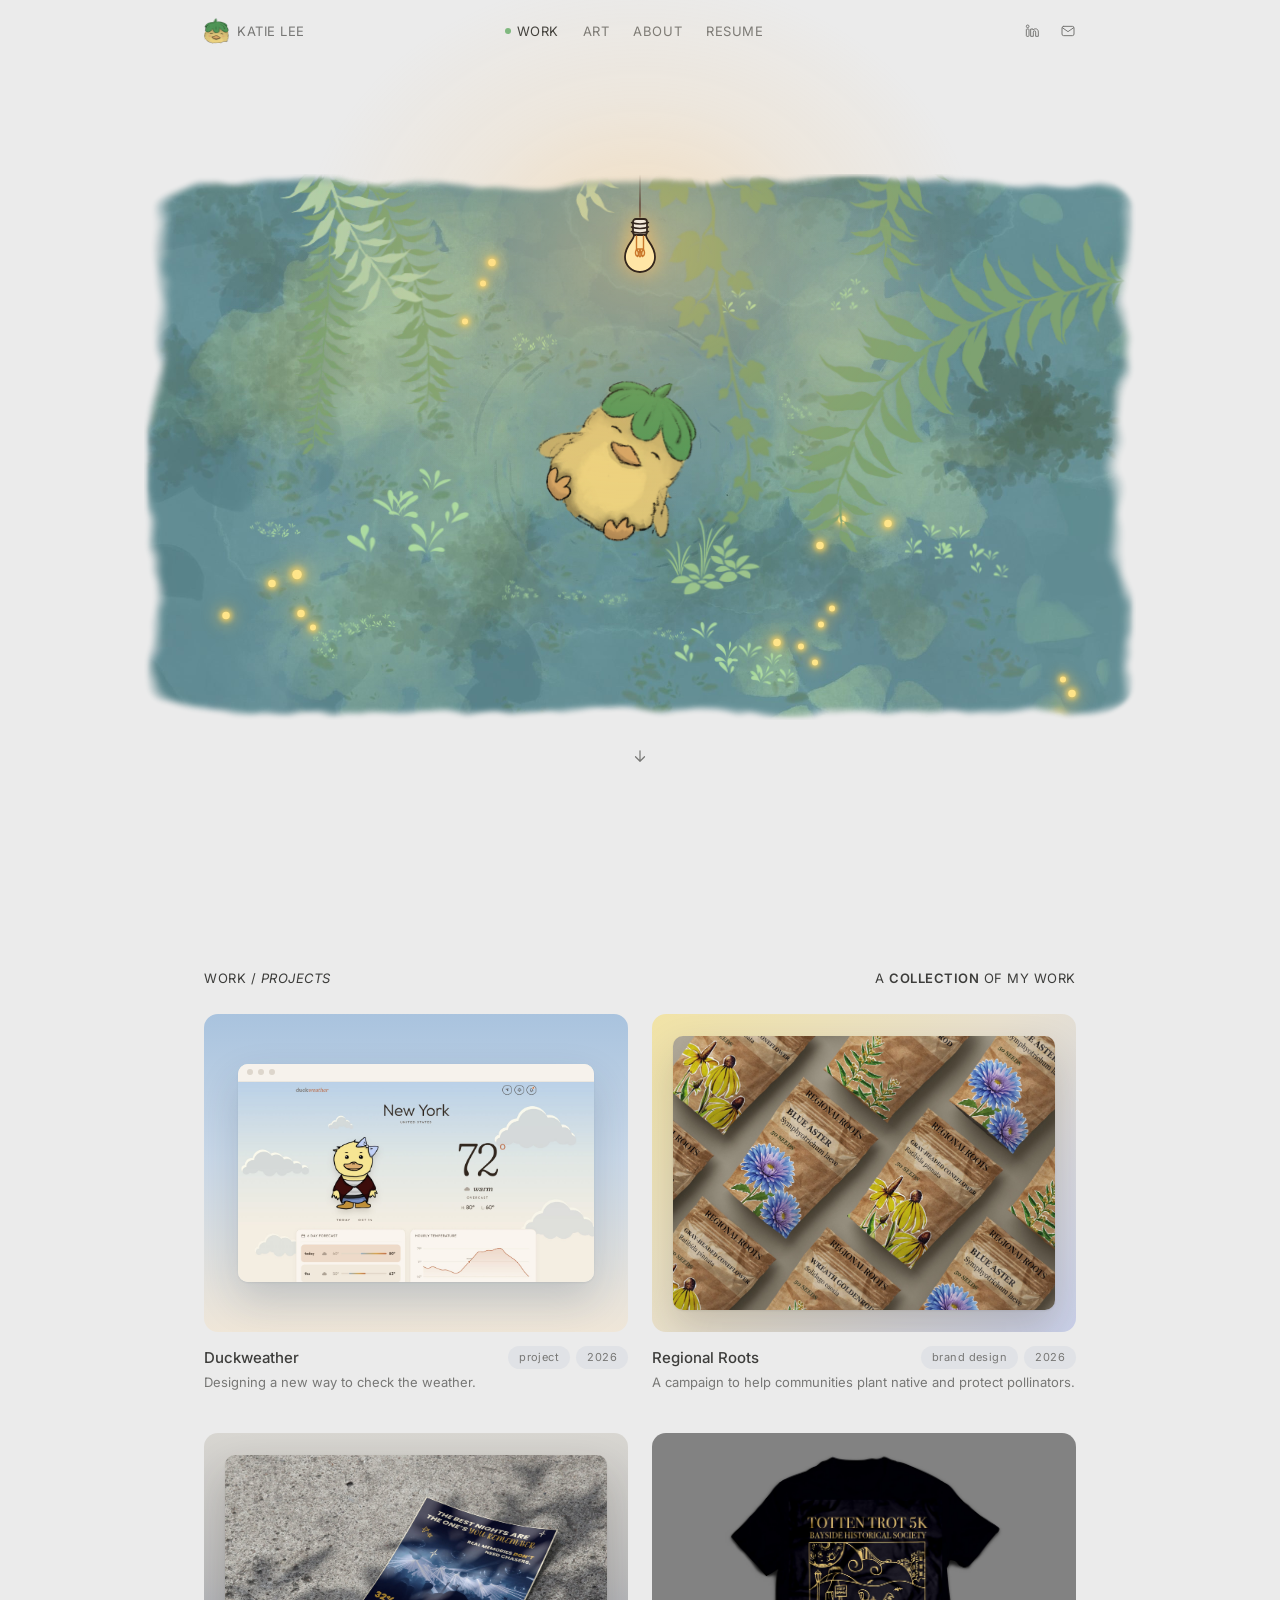
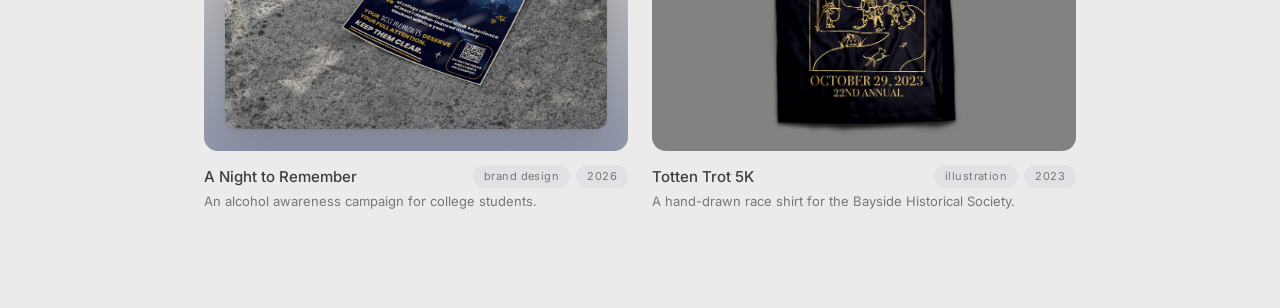
==== commit 636c6632: "Nav: new duck-head drawing next to the name; keep the floating plants and duck inside the pond's clo" ====
--- a/index.html
+++ b/index.html
@@ -21,7 +21,7 @@
   <header>
     <nav class="nav" aria-label="Main">
       <a class="brand" href="index.html">
-        <img src="assets/duck-nav-leaf.png" alt="" width="97" height="104">
+        <img src="assets/duck-nav-head.png" alt="" width="101" height="104">
         <span>katie lee</span>
       </a>
 
@@ -70,8 +70,8 @@
         <canvas class="hero-art water" id="water" aria-hidden="true" hidden></canvas>
         <div class="ripples" id="ripples" aria-hidden="true"><div class="dapples"><i></i><i></i></div><div class="fireflies"><span style="left:88.45%;top:7.41%;--s:1;--d:0.71s;--t:3.38s"></span><span style="left:35.13%;top:23.71%;--s:1.25;--d:1.11s;--t:3.49s"></span><span style="left:34.13%;top:26.67%;--s:1;--d:1.88s;--t:2.52s"></span><span style="left:32.36%;top:32.24%;--s:1;--d:0.04s;--t:3.91s"></span><span style="left:70.4%;top:60.92%;--s:1.25;--d:0.78s;--t:2.82s"></span><span style="left:74.98%;top:61.53%;--s:1.25;--d:2.99s;--t:3.25s"></span><span style="left:68.11%;top:64.64%;--s:1.25;--d:2.51s;--t:3.26s"></span><span style="left:15.42%;top:68.91%;--s:1.6;--d:1.92s;--t:2.67s"></span><span style="left:12.86%;top:70.27%;--s:1.25;--d:1.90s;--t:3.96s"></span><span style="left:69.33%;top:73.83%;--s:1;--d:1.57s;--t:3.73s"></span><span style="left:15.81%;top:74.58%;--s:1.25;--d:2.01s;--t:2.52s"></span><span style="left:8.31%;top:74.92%;--s:1.25;--d:2.27s;--t:3.46s"></span><span style="left:68.21%;top:76.21%;--s:1;--d:0.90s;--t:2.46s"></span><span style="left:17.08%;top:76.59%;--s:1;--d:2.60s;--t:3.25s"></span><span style="left:63.86%;top:78.83%;--s:1.25;--d:2.16s;--t:3.98s"></span><span style="left:66.23%;top:79.36%;--s:1;--d:2.14s;--t:4.06s"></span><span style="left:67.61%;top:81.62%;--s:1;--d:1.18s;--t:3.84s"></span><span style="left:92.62%;top:84.08%;--s:1;--d:1.33s;--t:4.08s"></span><span style="left:93.55%;top:86.23%;--s:1.25;--d:2.64s;--t:2.58s"></span><span style="left:92.23%;top:89.58%;--s:1.6;--d:0.41s;--t:2.79s"></span></div></div>
         <!-- The duck, in separate pieces so it can bob, paddle and make snow angels -->
-        <div class="pond-stage" aria-hidden="true">
-          <!-- Little plants floating on the water: they bob when tapped or when a ripple passes under them -->
+        <div class="ripples" aria-hidden="true"><div class="pond-stage">
+          <!-- Little plants floating on the water: they rock on their own, and when brushed, tapped or a ripple passes -->
           <img class="floater" src="assets/hero/floaters/f1.webp" alt="" draggable="false" style="left:69.050%;top:25.683%;width:4.150%">
           <img class="floater" src="assets/hero/floaters/f2.webp" alt="" draggable="false" style="left:57.950%;top:27.338%;width:3.900%">
           <img class="floater" src="assets/hero/floaters/f3.webp" alt="" draggable="false" style="left:36.950%;top:33.453%;width:4.800%">
@@ -98,7 +98,7 @@
             <img class="duck-part wing-l" src="assets/hero/duck/left-wing.webp" alt="" draggable="false" style="left:39.449%;top:46.646%;width:5.975%">
             <img class="duck-part wing-r" src="assets/hero/duck/right-wing.webp" alt="" draggable="false" style="left:49.619%;top:54.085%;width:4.280%">
           </div>
-        </div>
+        </div></div>
         <!-- Branches hanging over the pond, each swaying from where it's attached -->
         <div class="ripples" aria-hidden="true"><div class="pond-stage branches">
           <img class="branch" data-sway="1.0" src="assets/hero/branches/willow-left-back.webp" alt="" draggable="false" style="left:14.300%;top:0%;width:19.050%;transform-origin:11.5% 0%">
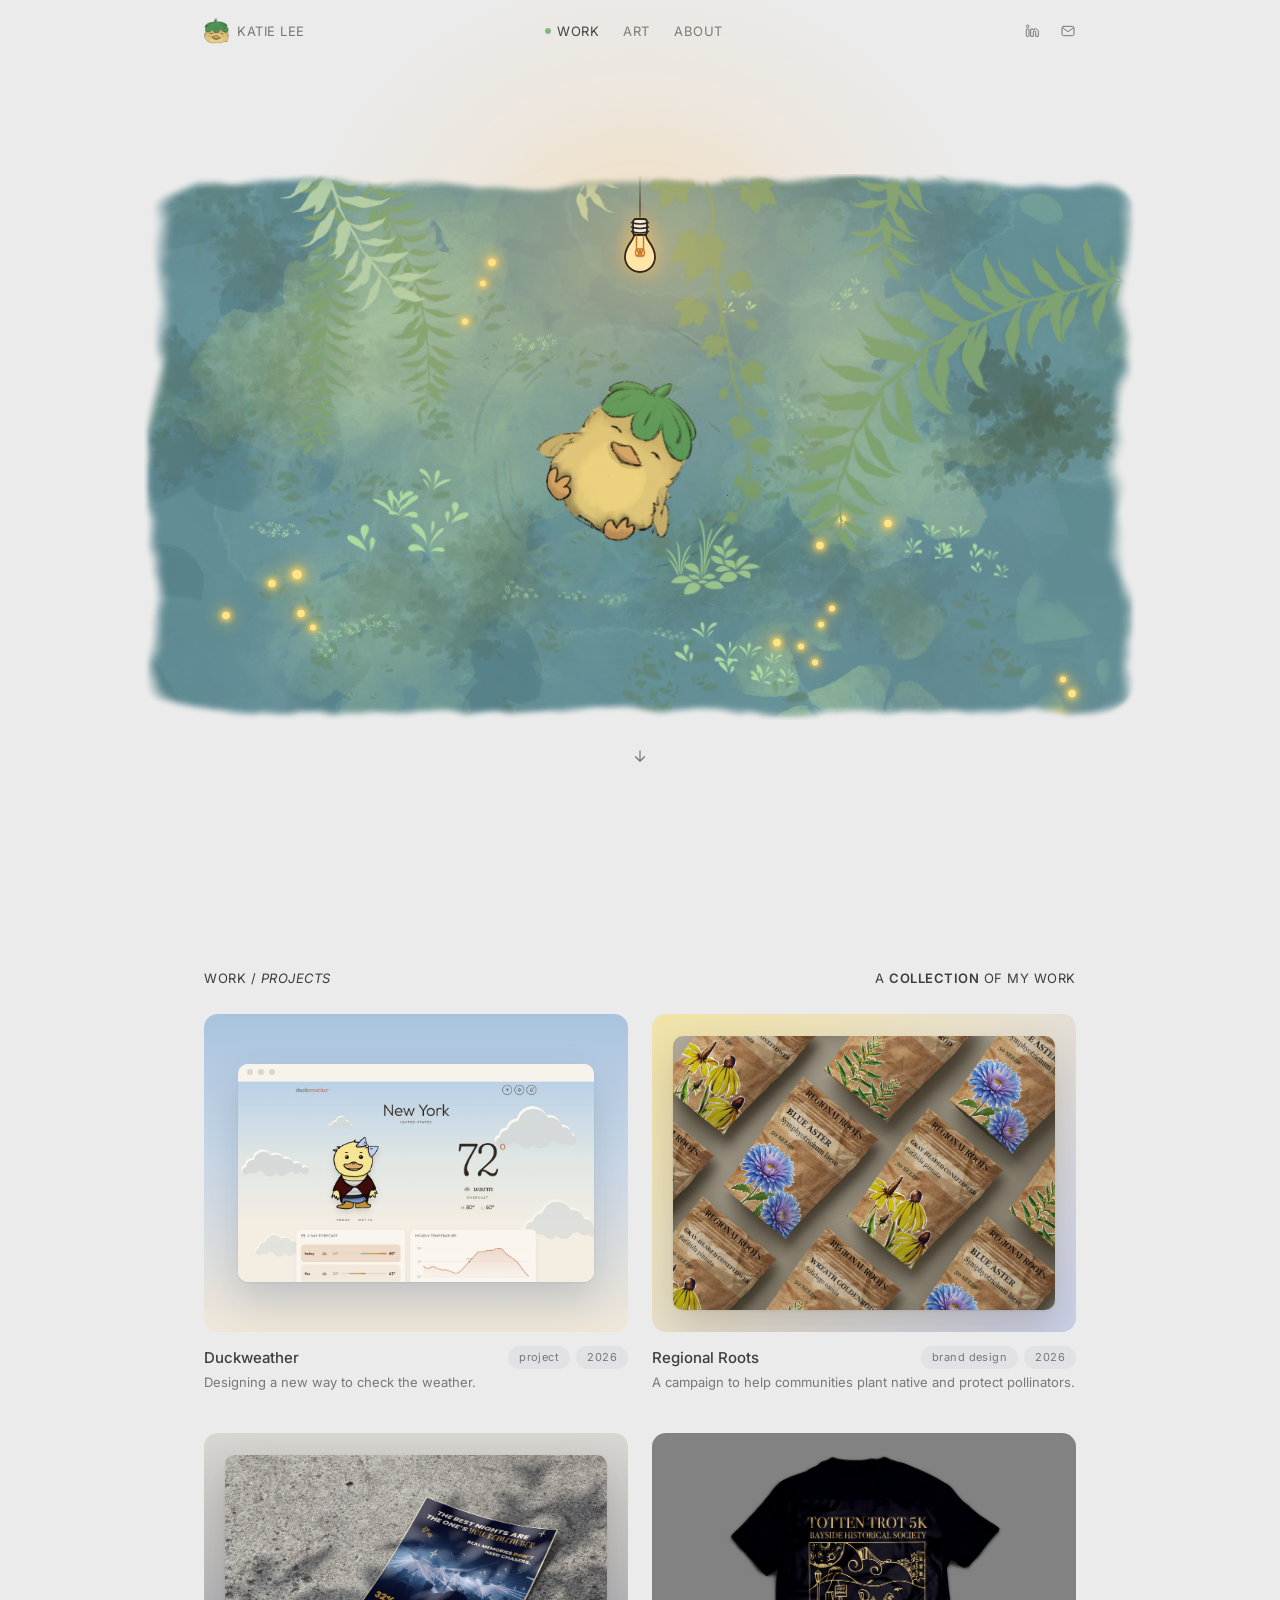
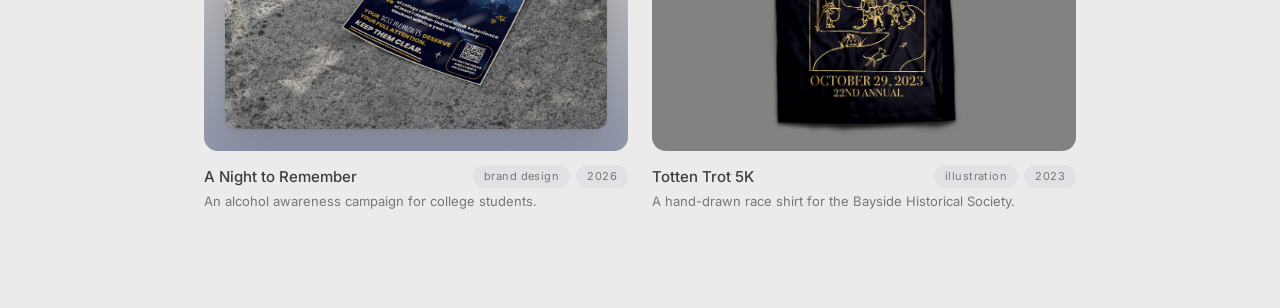
==== commit 6f8ed69c: "Remove the resume tab and the resume PDF from the site Co-Authored-By: Claude Opus 5.5 <noreply@anth" ====
--- a/index.html
+++ b/index.html
@@ -29,7 +29,6 @@
         <li><a href="#work" aria-current="page">work</a></li>
         <li><a href="art.html">art</a></li>
         <li><a href="about.html">about</a></li>
-        <li><a href="assets/Katie_Lee_Resume.pdf" target="_blank" rel="noopener">resume</a></li>
         <li class="tab-dot" aria-hidden="true"></li>
       </ul>
 
